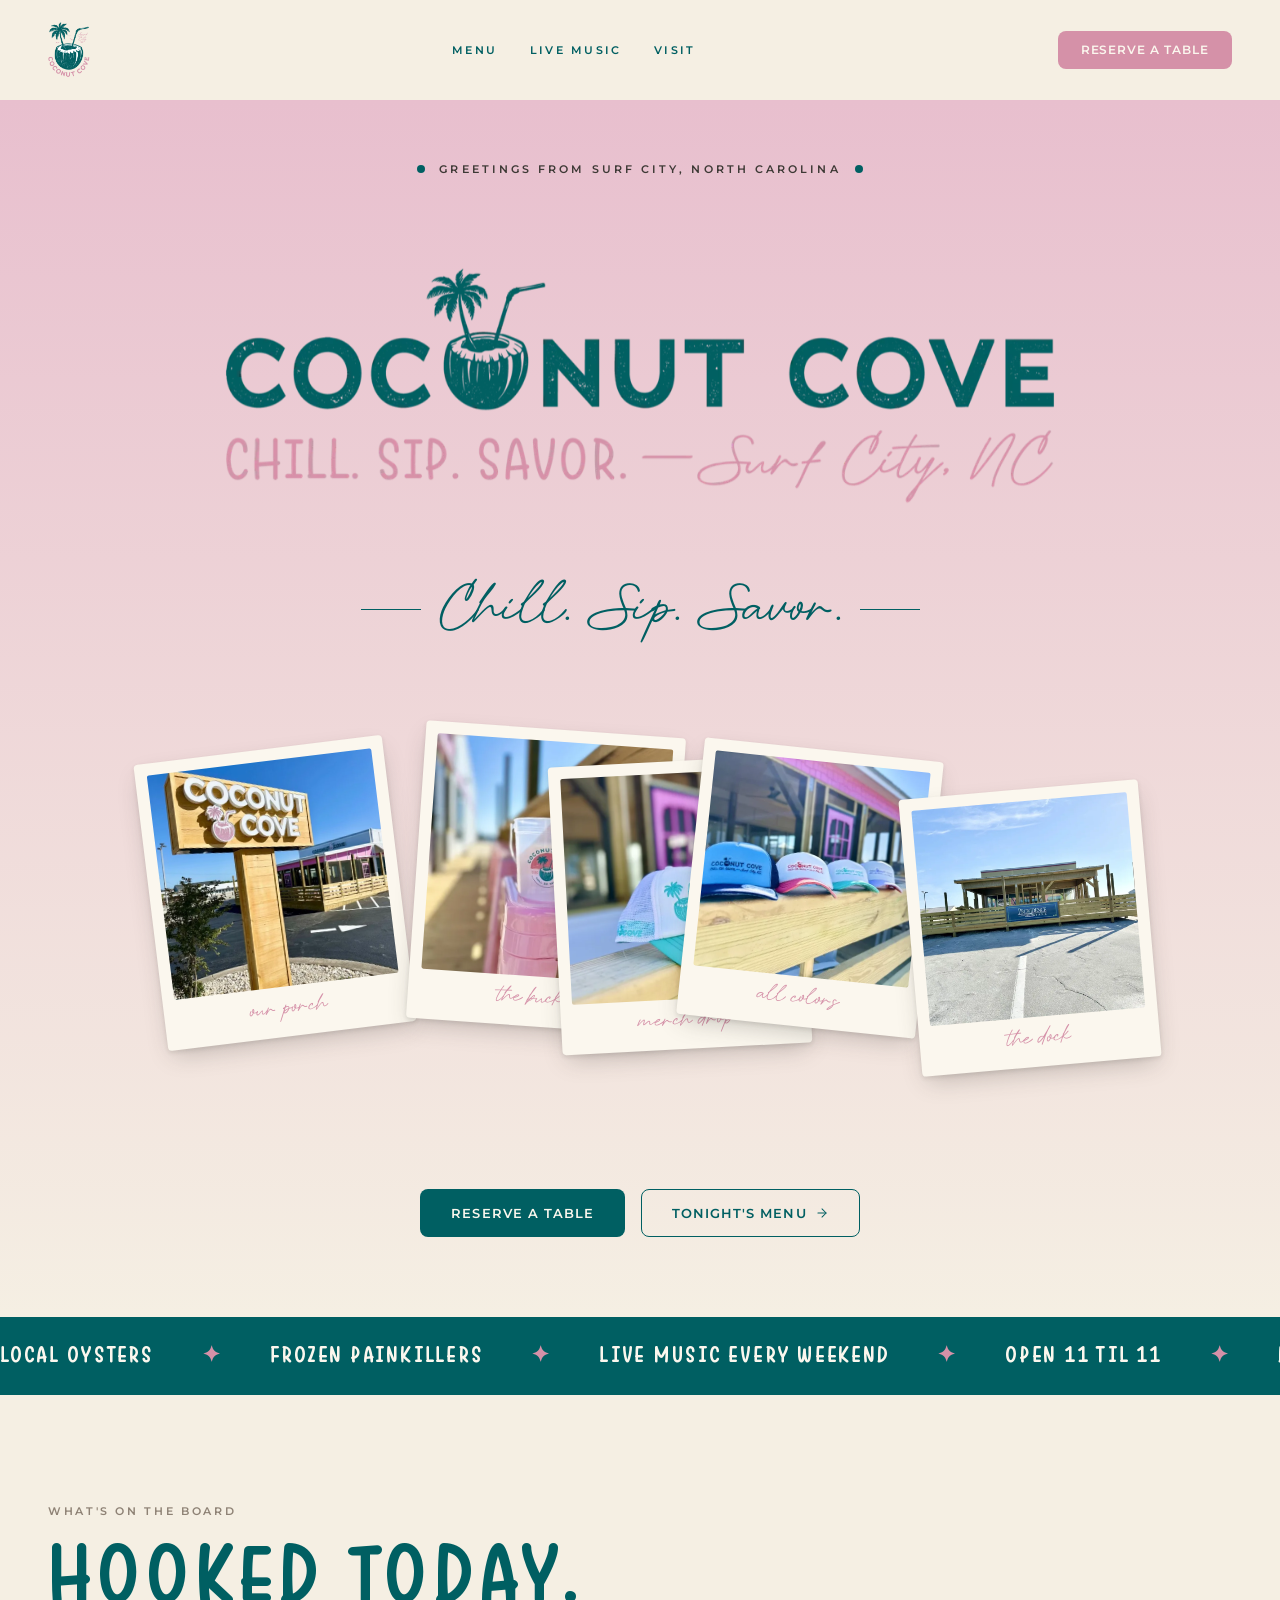
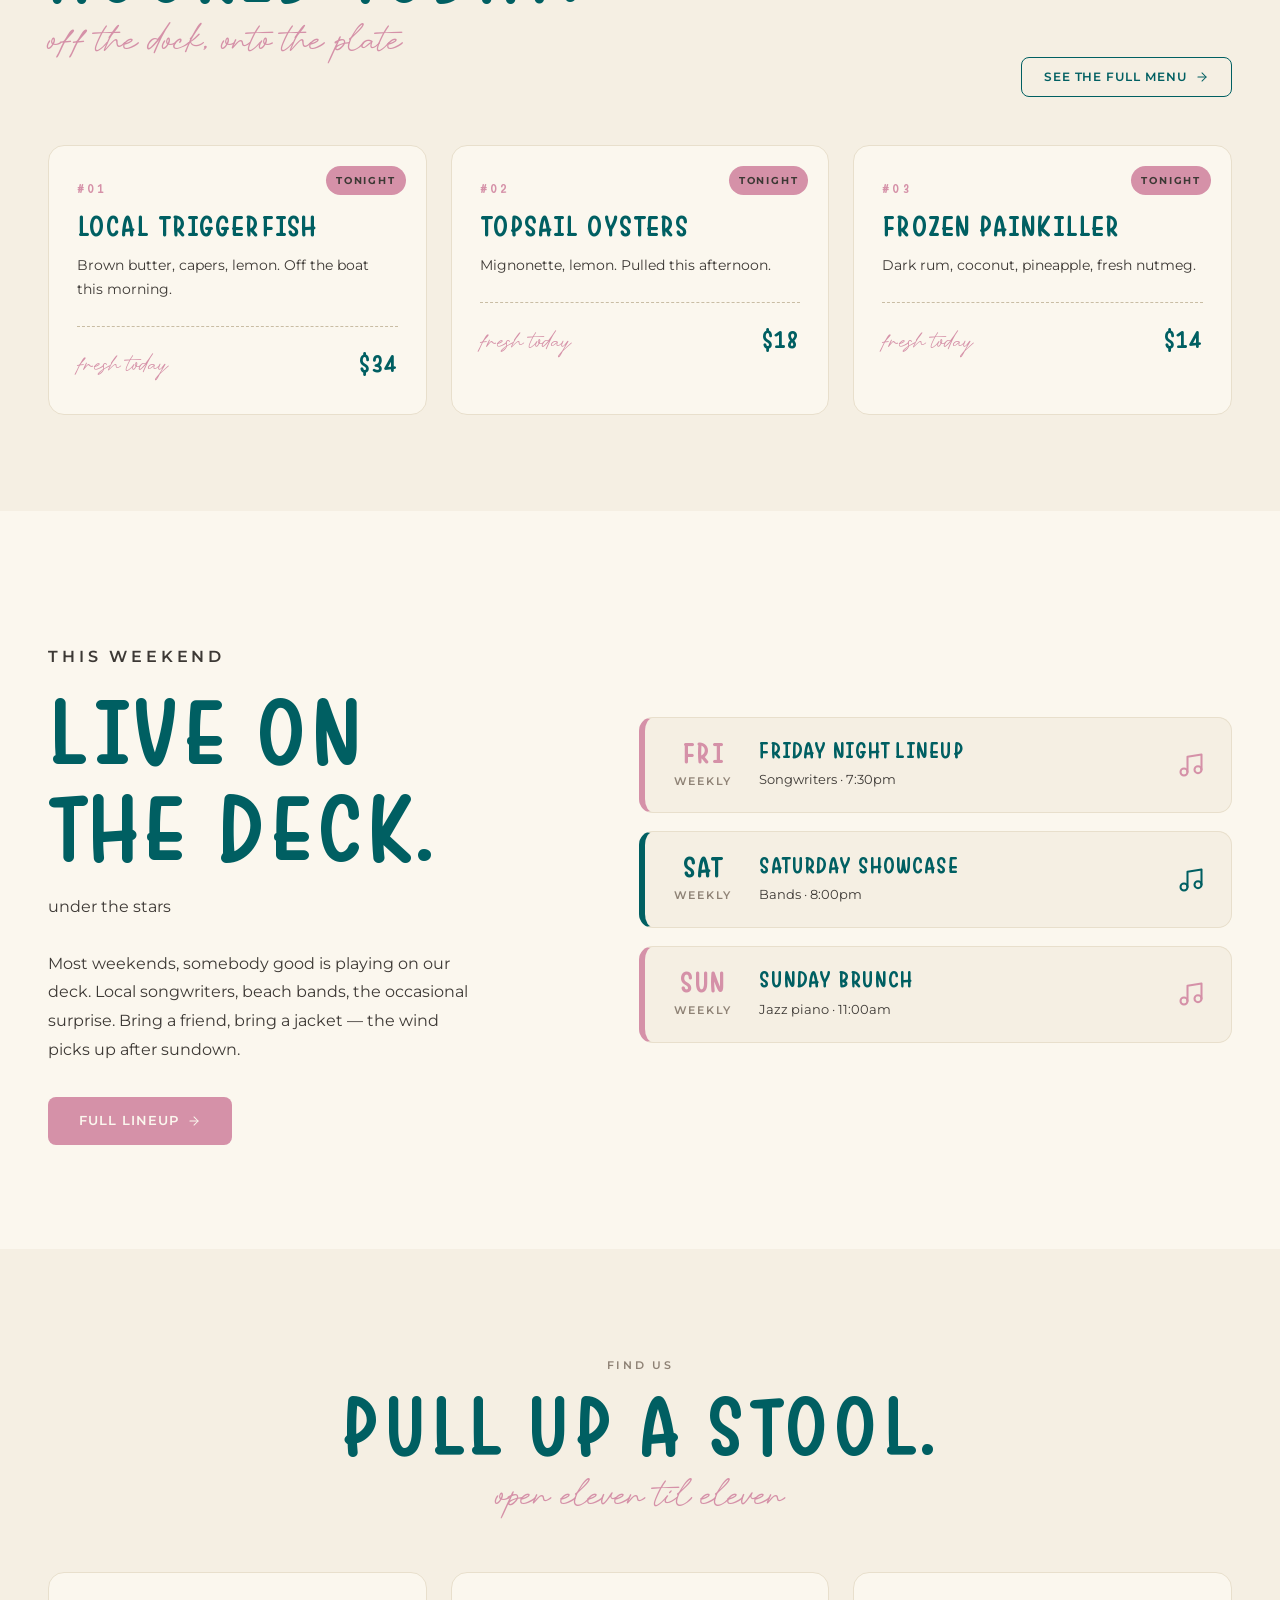
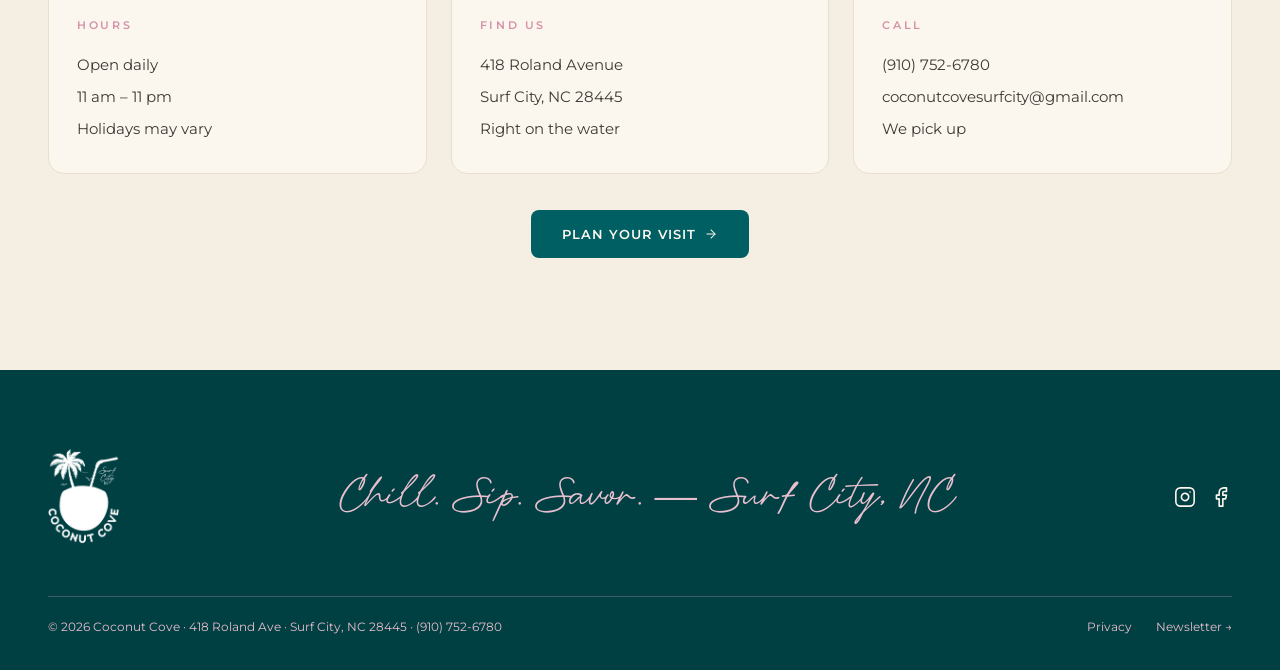
==== index.html @ 0bf5371f "Performance: WebP images, async fonts, lazy loading, mobile fixes Address everything PageSpeed Insig" ====
<!doctype html>
<html lang="en">
<head>
<meta charset="utf-8">
<meta name="viewport" content="width=device-width, initial-scale=1">
<meta name="theme-color" content="#005F62">

<title>Coconut Cove | Seafood Restaurant & Live Music — Surf City, NC</title>
<meta name="description" content="Coconut Cove is a waterfront seafood restaurant and bar in Surf City, NC. Fresh local catch, coastal cocktails, dock seating, and live music every weekend. Open 11am–11pm daily.">
<meta name="keywords" content="Coconut Cove, Surf City NC restaurant, waterfront restaurant Surf City, seafood Surf City NC, live music Surf City, Topsail Island restaurants, Roland Ave Surf City">
<link rel="canonical" href="https://coconutcovesurfcity.com/">

<!-- Open Graph -->
<meta property="og:type" content="restaurant">
<meta property="og:site_name" content="Coconut Cove">
<meta property="og:title" content="Coconut Cove — Seafood, Cocktails & Live Music in Surf City, NC">
<meta property="og:description" content="Waterfront seafood restaurant in Surf City, NC. Fresh local catch, frozen painkillers, dock seating, live music every weekend. Open 11am–11pm daily.">
<meta property="og:url" content="https://coconutcovesurfcity.com/">
<meta property="og:image" content="https://coconutcovesurfcity.com/assets/photos/og-coconut-cove.jpg">
<meta property="og:locale" content="en_US">

<!-- Twitter -->
<meta name="twitter:card" content="summary_large_image">
<meta name="twitter:title" content="Coconut Cove — Surf City, NC">
<meta name="twitter:description" content="Waterfront seafood + live music on Roland Ave, Surf City. Open every day, 11–11.">
<meta name="twitter:image" content="https://coconutcovesurfcity.com/assets/photos/og-coconut-cove.jpg">

<!-- Favicon -->
<link rel="icon" type="image/png" href="assets/images/favicon-192.png">
<link rel="apple-touch-icon" href="assets/images/favicon-192.png">

<!-- Performance: preload critical fonts -->
<link rel="preload" href="assets/fonts/WarungKopi-Bold.otf" as="font" type="font/otf" crossorigin>
<link rel="preload" href="assets/fonts/SundayApril.otf" as="font" type="font/otf" crossorigin>

<!-- Google Fonts (body) -->
<link rel="preconnect" href="https://fonts.googleapis.com">
<link rel="preconnect" href="https://fonts.gstatic.com" crossorigin>
<link rel="preload" as="style" href="https://fonts.googleapis.com/css2?family=Montserrat:wght@400;500;600;700&display=swap" onload="this.onload=null;this.rel='stylesheet'">
<noscript><link rel="stylesheet" href="https://fonts.googleapis.com/css2?family=Montserrat:wght@400;500;600;700&display=swap"></noscript>

<link rel="stylesheet" href="assets/css/styles.css">

<!-- Schema.org Restaurant / LocalBusiness -->
<script type="application/ld+json">
{
  "@context": "https://schema.org",
  "@type": "Restaurant",
  "@id": "https://coconutcovesurfcity.com/#restaurant",
  "name": "Coconut Cove",
  "image": [
    "https://coconutcovesurfcity.com/assets/photos/og-coconut-cove.jpg",
    "https://coconutcovesurfcity.com/assets/photos/building-wide.webp"
  ],
  "logo": "https://coconutcovesurfcity.com/assets/images/favicon-192.png",
  "url": "https://coconutcovesurfcity.com/",
  "telephone": "+1-910-752-6780",
  "email": "coconutcovesurfcity@gmail.com",
  "priceRange": "$$",
  "servesCuisine": ["Seafood", "Coastal American", "Cocktails"],
  "acceptsReservations": "False",
  "address": {
    "@type": "PostalAddress",
    "streetAddress": "418 Roland Ave",
    "addressLocality": "Surf City",
    "addressRegion": "NC",
    "postalCode": "28445",
    "addressCountry": "US"
  },
  "geo": {
    "@type": "GeoCoordinates",
    "latitude": 34.4282,
    "longitude": -77.5430
  },
  "openingHoursSpecification": [{
    "@type": "OpeningHoursSpecification",
    "dayOfWeek": ["Monday","Tuesday","Wednesday","Thursday","Friday","Saturday","Sunday"],
    "opens": "11:00",
    "closes": "23:00"
  }],
  "sameAs": [
    "https://www.instagram.com/coconutcovesurfcity",
    "https://www.facebook.com/coconutcovesurfcity"
  ],
  "hasMenu": "https://coconutcovesurfcity.com/menu.html",
  "amenityFeature": [
    { "@type": "LocationFeatureSpecification", "name": "Waterfront dining", "value": true },
    { "@type": "LocationFeatureSpecification", "name": "Dock seating",       "value": true },
    { "@type": "LocationFeatureSpecification", "name": "Live music",         "value": true }
  ]
}
</script>
<script type="application/ld+json">
{
  "@context": "https://schema.org",
  "@type": "WebSite",
  "name": "Coconut Cove",
  "url": "https://coconutcovesurfcity.com/"
}
</script>
</head>
<body>

<a href="#main" class="cc-skip-link">Skip to content</a>

<!-- ============================================================
     SITE HEADER
     ============================================================ -->
<header class="cc-header" role="banner">
  <a href="index.html" class="cc-header__logo" aria-label="Coconut Cove — Home">
    <img src="assets/images/logo-surf-city.webp" alt="Coconut Cove logo" width="118" height="56">
  </a>

  <button class="cc-nav-toggle" type="button"
          aria-expanded="false" aria-controls="primary-nav"
          aria-label="Toggle menu">
    <span class="cc-nav-toggle__icon" aria-hidden="true"></span>
  </button>

  <nav id="primary-nav" class="cc-nav" aria-label="Primary">
    <a href="menu.html">Menu</a>
    <a href="live-music.html">Live Music</a>
    <a href="visit.html">Visit</a>
    <a href="#" class="cc-nav__reserve" data-open-reserve>Reserve a table</a>
  </nav>

  <button class="cc-btn cc-btn--pink cc-btn--md cc-header__reserve" type="button" data-open-reserve>
    Reserve a table
  </button>
</header>

<main id="main">

  <!-- ============================================================
       HERO
       ============================================================ -->
  <section class="home-hero" aria-labelledby="hero-name">
    <div class="cc-eyebrow-dots home-hero__eyebrow">
      <span>Greetings from Surf City, North Carolina</span>
    </div>

    <h1 id="hero-name" class="home-hero__logo">
      <img src="assets/images/logo-horizontal.webp"
           alt="Coconut Cove — Surf City, NC"
           width="980" height="240"
           fetchpriority="high">
    </h1>

    <p class="home-hero__tagline">
      <span class="home-hero__tagline-text cc-size-56">Chill. Sip. Savor.</span>
    </p>

    <div class="collage" aria-label="Polaroid photo collage of Coconut Cove">
      <figure class="polaroid polaroid--1">
        <div class="polaroid__photo" style="background-image: url('assets/photos/sign-exterior.webp')" role="img" aria-label="Coconut Cove front porch and sign"></div>
        <figcaption class="polaroid__caption">our porch</figcaption>
      </figure>
      <figure class="polaroid polaroid--2">
        <div class="polaroid__photo" style="background-image: url('assets/photos/bucket-pink.webp')" role="img" aria-label="Pink merch bucket"></div>
        <figcaption class="polaroid__caption">the bucket</figcaption>
      </figure>
      <figure class="polaroid polaroid--3">
        <div class="polaroid__photo" style="background-image: url('assets/photos/hat-teal.webp')" role="img" aria-label="Teal Coconut Cove hat"></div>
        <figcaption class="polaroid__caption">merch drop</figcaption>
      </figure>
      <figure class="polaroid polaroid--4">
        <div class="polaroid__photo" style="background-image: url('assets/photos/hats-row.webp')" role="img" aria-label="Row of Coconut Cove hats in every color"></div>
        <figcaption class="polaroid__caption">all colors</figcaption>
      </figure>
      <figure class="polaroid polaroid--5">
        <div class="polaroid__photo" style="background-image: url('assets/photos/building-wide.webp')" role="img" aria-label="Coconut Cove building exterior and dock"></div>
        <figcaption class="polaroid__caption">the dock</figcaption>
      </figure>
    </div>

    <div class="home-hero__ctas">
      <button class="cc-btn cc-btn--primary cc-btn--lg" type="button" data-open-reserve>
        Reserve a table
      </button>
      <a href="menu.html" class="cc-btn cc-btn--ghost cc-btn--lg">
        Tonight's menu
        <svg width="14" height="14" viewBox="0 0 24 24" fill="none" stroke="currentColor" stroke-width="1.75" stroke-linecap="round" stroke-linejoin="round" aria-hidden="true"><line x1="5" y1="12" x2="19" y2="12"/><polyline points="12 5 19 12 12 19"/></svg>
      </a>
    </div>
  </section>

  <!-- ============================================================
       MARQUEE
       ============================================================ -->
  <div class="cc-marquee" aria-hidden="true">
    <div class="cc-marquee__track">
      <!-- duplicated 3× for seamless loop -->
      <span class="cc-marquee__item">Local oysters<span class="cc-marquee__star">✦</span></span>
      <span class="cc-marquee__item">Frozen painkillers<span class="cc-marquee__star">✦</span></span>
      <span class="cc-marquee__item">Live music every weekend<span class="cc-marquee__star">✦</span></span>
      <span class="cc-marquee__item">Open 11 til 11<span class="cc-marquee__star">✦</span></span>
      <span class="cc-marquee__item">Dock seating<span class="cc-marquee__star">✦</span></span>
      <span class="cc-marquee__item">Surf City, NC<span class="cc-marquee__star">✦</span></span>
      <span class="cc-marquee__item">Local oysters<span class="cc-marquee__star">✦</span></span>
      <span class="cc-marquee__item">Frozen painkillers<span class="cc-marquee__star">✦</span></span>
      <span class="cc-marquee__item">Live music every weekend<span class="cc-marquee__star">✦</span></span>
      <span class="cc-marquee__item">Open 11 til 11<span class="cc-marquee__star">✦</span></span>
      <span class="cc-marquee__item">Dock seating<span class="cc-marquee__star">✦</span></span>
      <span class="cc-marquee__item">Surf City, NC<span class="cc-marquee__star">✦</span></span>
      <span class="cc-marquee__item">Local oysters<span class="cc-marquee__star">✦</span></span>
      <span class="cc-marquee__item">Frozen painkillers<span class="cc-marquee__star">✦</span></span>
      <span class="cc-marquee__item">Live music every weekend<span class="cc-marquee__star">✦</span></span>
      <span class="cc-marquee__item">Open 11 til 11<span class="cc-marquee__star">✦</span></span>
      <span class="cc-marquee__item">Dock seating<span class="cc-marquee__star">✦</span></span>
      <span class="cc-marquee__item">Surf City, NC<span class="cc-marquee__star">✦</span></span>
    </div>
  </div>

  <!-- ============================================================
       HOOKED TODAY
       ============================================================ -->
  <section class="on-the-board" aria-labelledby="hooked-today">
    <div class="on-the-board__head">
      <div>
        <p class="cc-eyebrow">What's on the board</p>
        <h2 id="hooked-today" class="cc-heading on-the-board__heading cc-size-80">Hooked today.</h2>
        <p class="cc-script cc-size-36" style="margin-top: 8px;">off the dock, onto the plate</p>
      </div>
      <a href="menu.html" class="cc-btn cc-btn--ghost cc-btn--md">
        See the full menu
        <svg width="14" height="14" viewBox="0 0 24 24" fill="none" stroke="currentColor" stroke-width="1.75" stroke-linecap="round" stroke-linejoin="round" aria-hidden="true"><line x1="5" y1="12" x2="19" y2="12"/><polyline points="12 5 19 12 12 19"/></svg>
      </a>
    </div>

    <div class="on-the-board__grid">
      <article class="board-card">
        <span class="board-card__tag">Tonight</span>
        <p class="board-card__num">#01</p>
        <h3 class="cc-heading board-card__title cc-size-28">Local Triggerfish</h3>
        <p class="board-card__desc">Brown butter, capers, lemon. Off the boat this morning.</p>
        <div class="board-card__foot">
          <span class="cc-script cc-size-22">fresh today</span>
          <span class="board-card__price">$34</span>
        </div>
      </article>

      <article class="board-card">
        <span class="board-card__tag">Tonight</span>
        <p class="board-card__num">#02</p>
        <h3 class="cc-heading board-card__title cc-size-28">Topsail Oysters</h3>
        <p class="board-card__desc">Mignonette, lemon. Pulled this afternoon.</p>
        <div class="board-card__foot">
          <span class="cc-script cc-size-22">fresh today</span>
          <span class="board-card__price">$18</span>
        </div>
      </article>

      <article class="board-card">
        <span class="board-card__tag">Tonight</span>
        <p class="board-card__num">#03</p>
        <h3 class="cc-heading board-card__title cc-size-28">Frozen Painkiller</h3>
        <p class="board-card__desc">Dark rum, coconut, pineapple, fresh nutmeg.</p>
        <div class="board-card__foot">
          <span class="cc-script cc-size-22">fresh today</span>
          <span class="board-card__price">$14</span>
        </div>
      </article>
    </div>
  </section>

  <!-- ============================================================
       LIVE MUSIC SNIPPET
       ============================================================ -->
  <section class="live-music-snippet" aria-labelledby="live-music-h">
    <div class="live-music-snippet__inner">
      <div class="live-music-snippet__copy">
        <p class="cc-eyebrow">This weekend</p>
        <h2 id="live-music-h" class="cc-heading cc-size-92" style="color: var(--cc-teal); margin-top: 14px;">
          Live on<br>the deck.
        </h2>
        <p class="cc-script cc-size-48" style="margin-top: 14px;">under the stars</p>
        <p>Most weekends, somebody good is playing on our deck. Local songwriters, beach bands, the occasional surprise. Bring a friend, bring a jacket — the wind picks up after sundown.</p>
        <p style="margin-top: 32px;">
          <a href="live-music.html" class="cc-btn cc-btn--pink cc-btn--lg">
            Full lineup
            <svg width="14" height="14" viewBox="0 0 24 24" fill="none" stroke="currentColor" stroke-width="1.75" stroke-linecap="round" stroke-linejoin="round" aria-hidden="true"><line x1="5" y1="12" x2="19" y2="12"/><polyline points="12 5 19 12 12 19"/></svg>
          </a>
        </p>
      </div>

      <ul class="live-music-snippet__list" aria-label="Weekend music lineup">
        <li class="show-card show-card--pink">
          <div class="show-card__date">
            <div class="show-card__day">FRI</div>
            <div class="show-card__when">WEEKLY</div>
          </div>
          <div>
            <div class="show-card__band">Friday Night Lineup</div>
            <div class="show-card__style">Songwriters · 7:30pm</div>
          </div>
          <svg class="show-card__icon--pink" width="28" height="28" viewBox="0 0 24 24" fill="none" stroke="currentColor" stroke-width="1.75" stroke-linecap="round" stroke-linejoin="round" aria-hidden="true"><path d="M9 18V5l12-2v13"/><circle cx="6" cy="18" r="3"/><circle cx="18" cy="16" r="3"/></svg>
        </li>
        <li class="show-card show-card--teal">
          <div class="show-card__date">
            <div class="show-card__day">SAT</div>
            <div class="show-card__when">WEEKLY</div>
          </div>
          <div>
            <div class="show-card__band">Saturday Showcase</div>
            <div class="show-card__style">Bands · 8:00pm</div>
          </div>
          <svg class="show-card__icon--teal" width="28" height="28" viewBox="0 0 24 24" fill="none" stroke="currentColor" stroke-width="1.75" stroke-linecap="round" stroke-linejoin="round" aria-hidden="true"><path d="M9 18V5l12-2v13"/><circle cx="6" cy="18" r="3"/><circle cx="18" cy="16" r="3"/></svg>
        </li>
        <li class="show-card show-card--pink">
          <div class="show-card__date">
            <div class="show-card__day">SUN</div>
            <div class="show-card__when">WEEKLY</div>
          </div>
          <div>
            <div class="show-card__band">Sunday Brunch</div>
            <div class="show-card__style">Jazz piano · 11:00am</div>
          </div>
          <svg class="show-card__icon--pink" width="28" height="28" viewBox="0 0 24 24" fill="none" stroke="currentColor" stroke-width="1.75" stroke-linecap="round" stroke-linejoin="round" aria-hidden="true"><path d="M9 18V5l12-2v13"/><circle cx="6" cy="18" r="3"/><circle cx="18" cy="16" r="3"/></svg>
        </li>
      </ul>
    </div>
  </section>

  <!-- ============================================================
       VISIT SNIPPET
       ============================================================ -->
  <section class="visit-snippet" aria-labelledby="visit-h">
    <div class="visit-snippet__head">
      <p class="cc-eyebrow">Find us</p>
      <h2 id="visit-h" class="cc-heading visit-snippet__heading cc-size-80">Pull up a stool.</h2>
      <p class="cc-script cc-size-36" style="margin-top: 10px;">open eleven til eleven</p>
    </div>
    <div class="visit-snippet__grid">
      <div class="visit-card">
        <p class="cc-eyebrow" style="color: var(--cc-pink);">Hours</p>
        <div class="visit-card__lines">
          <div>Open daily</div>
          <div>11 am – 11 pm</div>
          <div>Holidays may vary</div>
        </div>
      </div>
      <div class="visit-card">
        <p class="cc-eyebrow" style="color: var(--cc-pink);">Find us</p>
        <address class="visit-card__lines" style="font-style: normal;">
          <div>418 Roland Avenue</div>
          <div>Surf City, NC 28445</div>
          <div>Right on the water</div>
        </address>
      </div>
      <div class="visit-card">
        <p class="cc-eyebrow" style="color: var(--cc-pink);">Call</p>
        <div class="visit-card__lines">
          <div><a href="tel:+19107526780" style="text-decoration: none;">(910) 752-6780</a></div>
          <div><a href="mailto:coconutcovesurfcity@gmail.com" style="text-decoration: none;">coconutcovesurfcity@gmail.com</a></div>
          <div>We pick up</div>
        </div>
      </div>
    </div>
    <p class="visit-snippet__cta">
      <a href="visit.html" class="cc-btn cc-btn--primary cc-btn--lg">
        Plan your visit
        <svg width="14" height="14" viewBox="0 0 24 24" fill="none" stroke="currentColor" stroke-width="1.75" stroke-linecap="round" stroke-linejoin="round" aria-hidden="true"><line x1="5" y1="12" x2="19" y2="12"/><polyline points="12 5 19 12 12 19"/></svg>
      </a>
    </p>
  </section>
</main>

<!-- ============================================================
     FOOTER
     ============================================================ -->
<footer class="cc-footer" role="contentinfo">
  <div class="cc-footer__top">
    <img src="assets/images/logo-surf-city.webp" alt="" class="cc-footer__logo" width="160" height="96" loading="lazy">
    <p class="cc-footer__tag">Chill. Sip. Savor. — Surf City, NC</p>
    <div class="cc-footer__social">
      <a href="https://www.instagram.com/coconutcovesurfcity" aria-label="Coconut Cove on Instagram" rel="noopener" target="_blank">
        <svg width="22" height="22" viewBox="0 0 24 24" fill="none" stroke="currentColor" stroke-width="1.75" stroke-linecap="round" stroke-linejoin="round" aria-hidden="true"><rect x="2" y="2" width="20" height="20" rx="5"/><path d="M16 11.37A4 4 0 1 1 12.63 8 4 4 0 0 1 16 11.37z"/><line x1="17.5" y1="6.5" x2="17.51" y2="6.5"/></svg>
      </a>
      <a href="https://www.facebook.com/coconutcovesurfcity" aria-label="Coconut Cove on Facebook" rel="noopener" target="_blank">
        <svg width="22" height="22" viewBox="0 0 24 24" fill="none" stroke="currentColor" stroke-width="1.75" stroke-linecap="round" stroke-linejoin="round" aria-hidden="true"><path d="M18 2h-3a5 5 0 0 0-5 5v3H7v4h3v8h4v-8h3l1-4h-4V7a1 1 0 0 1 1-1h3z"/></svg>
      </a>
    </div>
  </div>
  <div class="cc-footer__bottom">
    <div>© 2026 Coconut Cove · 418 Roland Ave · Surf City, NC 28445 · <a href="tel:+19107526780">(910) 752-6780</a></div>
    <div class="cc-footer__links">
      <a href="#">Privacy</a>
      <a href="#">Newsletter →</a>
    </div>
  </div>
</footer>

<!-- ============================================================
     RESERVE MODAL
     ============================================================ -->
<div id="reserve-modal" class="cc-modal" role="dialog" aria-modal="true" aria-hidden="true"
     aria-labelledby="reserve-modal-title">
  <div class="cc-modal__panel" role="document">
    <img src="assets/images/coconut-drink-pink.webp" alt="" class="cc-modal__bg-drink" aria-hidden="true" width="500" height="595" loading="lazy">
    <button type="button" class="cc-modal__close" aria-label="Close reservation dialog" data-close-reserve>
      <svg width="14" height="14" viewBox="0 0 24 24" fill="none" stroke="currentColor" stroke-width="2" stroke-linecap="round" aria-hidden="true">
        <line x1="18" y1="6" x2="6" y2="18"/><line x1="6" y1="6" x2="18" y2="18"/>
      </svg>
    </button>
    <div style="position: relative;">
      <img src="assets/images/coconut-drink-teal.webp" alt="" class="cc-modal__drink-icon" aria-hidden="true" width="500" height="596" loading="lazy">
      <span class="cc-modal__chip">Reservations</span>
      <h2 id="reserve-modal-title" class="cc-heading cc-modal__heading">Coming<br>soon.</h2>
      <p class="cc-script cc-modal__tagline">save us a seat for now</p>
      <p class="cc-modal__text">We're getting online reservations wired up. In the meantime, give us a call — we'll take great care of you.</p>
      <div class="cc-modal__actions">
        <a href="tel:+19107526780" class="cc-modal__call">
          <svg width="16" height="16" viewBox="0 0 24 24" fill="none" stroke="currentColor" stroke-width="1.75" stroke-linecap="round" stroke-linejoin="round" aria-hidden="true"><path d="M22 16.92V20a2 2 0 0 1-2.18 2A19.86 19.86 0 0 1 2 4.18 2 2 0 0 1 4 2h3.09a2 2 0 0 1 2 1.72 12.84 12.84 0 0 0 .7 2.81 2 2 0 0 1-.45 2.11L8 10a16 16 0 0 0 6 6l1.36-1.36a2 2 0 0 1 2.11-.45 12.84 12.84 0 0 0 2.81.7A2 2 0 0 1 22 16.92z"/></svg>
          Call 910-752-6780
        </a>
        <button type="button" class="cc-modal__got-it" data-close-reserve>Got it</button>
      </div>
    </div>
  </div>
</div>

<script src="assets/js/site.js" defer></script>
</body>
</html>
---- assets/css/styles.css ----
/* ============================================================
   COCONUT COVE — Surf City, NC
   Stylesheet — all pages
   ============================================================ */

/* ---------- Fonts ---------- */
@font-face {
  font-family: "Warung Kopi";
  src: url("../fonts/WarungKopi.otf") format("opentype");
  font-weight: 400;
  font-style: normal;
  font-display: swap;
}
@font-face {
  font-family: "Warung Kopi";
  src: url("../fonts/WarungKopi-Bold.otf") format("opentype");
  font-weight: 700;
  font-style: normal;
  font-display: swap;
}
@font-face {
  font-family: "Sunday April";
  src: url("../fonts/SundayApril.otf") format("opentype");
  font-weight: 400;
  font-style: normal;
  font-display: swap;
}

/* ---------- Design tokens ---------- */
:root {
  --cc-teal:          #005F62;
  --cc-pink:          #D591A8;
  --cc-gray:          #3D3935;
  --cc-teal-deep:     #003F42;
  --cc-teal-soft:     #4A8A8C;
  --cc-pink-soft:     #E8BFCE;
  --cc-pink-deep:     #B96E87;
  --cc-sand:          #F5EFE3;
  --cc-shell:         #FBF7EE;
  --cc-bone:          #E8DFCC;
  --cc-rope:          #8E8275;
  --cc-border-strong: #C9BDA4;

  --cc-font-logo:   "Warung Kopi", "Anton", "Bebas Neue", Impact, sans-serif;
  --cc-font-script: "Sunday April", "Dancing Script", "Pinyon Script", cursive;
  --cc-font-body:   "Montserrat", -apple-system, BlinkMacSystemFont, "Helvetica Neue", Arial, sans-serif;

  --cc-ease:           cubic-bezier(0.22, 1, 0.36, 1);
  --cc-duration-fast:  140ms;
  --cc-duration:       240ms;
  --cc-duration-slow:  420ms;

  --cc-page-max:       1280px;
  --cc-page-pad:       48px;
}

/* ---------- Reset & base ---------- */
*, *::before, *::after { box-sizing: border-box; }
html, body { margin: 0; padding: 0; }
html { scroll-behavior: smooth; }
body {
  background: var(--cc-sand);
  color: var(--cc-gray);
  font-family: var(--cc-font-body);
  font-size: 16px;
  line-height: 1.7;
  -webkit-font-smoothing: antialiased;
  -moz-osx-font-smoothing: grayscale;
  text-rendering: optimizeLegibility;
}
::selection { background: var(--cc-pink); color: var(--cc-gray); }
a { color: inherit; }
img { max-width: 100%; height: auto; display: block; }
button { font-family: inherit; cursor: pointer; }
button:focus-visible, a:focus-visible, input:focus-visible, textarea:focus-visible, select:focus-visible {
  outline: 2px solid var(--cc-teal);
  outline-offset: 3px;
}
.cc-skip-link {
  position: absolute; left: -9999px; top: 0;
  background: var(--cc-teal); color: var(--cc-shell);
  padding: 12px 18px;
  font-weight: 600; letter-spacing: 0.16em; text-transform: uppercase;
  text-decoration: none; font-size: 12px;
  z-index: 10000;
}
.cc-skip-link:focus { left: 16px; top: 16px; }
.cc-sr-only {
  position: absolute; width: 1px; height: 1px; padding: 0;
  margin: -1px; overflow: hidden; clip: rect(0,0,0,0);
  white-space: nowrap; border: 0;
}

/* ---------- Typography presets ---------- */
.cc-display {
  font-family: var(--cc-font-logo); font-weight: 700;
  text-transform: uppercase; letter-spacing: 0.04em;
  line-height: 1; color: var(--cc-teal);
  margin: 0;
}
.cc-heading {
  font-family: var(--cc-font-logo); font-weight: 700;
  text-transform: uppercase; letter-spacing: 0.04em;
  line-height: 1.05; color: var(--cc-gray);
  margin: 0;
}
.cc-script {
  font-family: var(--cc-font-script); font-weight: 400;
  color: var(--cc-pink); line-height: 1;
}
.cc-eyebrow {
  font-family: var(--cc-font-body); font-weight: 600;
  font-size: 11px; letter-spacing: 0.24em;
  text-transform: uppercase; color: var(--cc-rope);
}

/* Reusable size classes — keyed off the JSX size attributes.
   Each `clamp(min, vw, max)` lets the type shrink gracefully on phones. */
.cc-size-160 { font-size: clamp(52px, 12vw, 160px); line-height: 0.95; }
.cc-size-168 { font-size: clamp(56px, 12vw, 168px); line-height: 0.95; }
.cc-size-92  { font-size: clamp(38px, 8vw, 92px); }
.cc-size-88  { font-size: clamp(36px, 7vw, 88px); }
.cc-size-80  { font-size: clamp(32px, 6.5vw, 80px); }
.cc-size-72  { font-size: clamp(30px, 6vw, 72px); }
.cc-size-64  { font-size: clamp(28px, 5vw, 64px); }
.cc-size-56  { font-size: clamp(24px, 4.5vw, 56px); }
.cc-size-48  { font-size: clamp(22px, 4vw, 48px); }
.cc-size-42  { font-size: clamp(22px, 3.6vw, 42px); }
.cc-size-36  { font-size: clamp(20px, 3vw, 36px); }
.cc-size-32  { font-size: clamp(20px, 2.6vw, 32px); }
.cc-size-28  { font-size: clamp(18px, 2.4vw, 28px); }
.cc-size-22  { font-size: 22px; }

/* ---------- Layout ---------- */
.cc-container {
  width: 100%;
  max-width: var(--cc-page-max);
  margin: 0 auto;
  padding: 0 var(--cc-page-pad);
}
@media (max-width: 768px) {
  :root { --cc-page-pad: 24px; }
}
@media (max-width: 480px) {
  :root { --cc-page-pad: 18px; }
}

/* ---------- Buttons ---------- */
.cc-btn {
  display: inline-flex; align-items: center; gap: 8px;
  border: 1px solid transparent; cursor: pointer;
  font-family: var(--cc-font-body); font-weight: 600;
  letter-spacing: 0.08em; text-transform: uppercase;
  text-decoration: none; border-radius: 8px;
  transition: background var(--cc-duration) var(--cc-ease),
              color var(--cc-duration),
              transform var(--cc-duration-fast),
              border-color var(--cc-duration);
  padding: 12px 22px; font-size: 12px; line-height: 1;
}
.cc-btn--sm { padding: 8px 14px; font-size: 11px; }
.cc-btn--md { padding: 12px 22px; font-size: 12px; }
.cc-btn--lg { padding: 16px 30px; font-size: 13px; }
.cc-btn--xl { padding: 20px 38px; font-size: 14px; }

.cc-btn--primary  { background: var(--cc-teal);  color: var(--cc-shell); }
.cc-btn--primary:hover { background: var(--cc-teal-soft); }
.cc-btn--pink     { background: var(--cc-pink);  color: var(--cc-shell); }
.cc-btn--pink:hover { background: var(--cc-pink-deep); }
.cc-btn--ghost    { background: transparent; color: var(--cc-teal); border-color: var(--cc-teal); }
.cc-btn--ghost:hover { background: var(--cc-teal); color: var(--cc-shell); }
.cc-btn--ghost-light { background: transparent; color: var(--cc-shell); border-color: rgba(251,247,238,0.5); }
.cc-btn--ghost-light:hover { background: var(--cc-shell); color: var(--cc-teal-deep); }

.cc-btn svg { display: block; }

/* ---------- Eyebrow with dots ---------- */
.cc-eyebrow-dots {
  display: flex; align-items: center; justify-content: center;
  gap: 14px; color: var(--cc-gray);
}
.cc-eyebrow-dots::before, .cc-eyebrow-dots::after {
  content: ""; width: 8px; height: 8px; border-radius: 4px; background: var(--cc-teal);
}
.cc-eyebrow-dots > span {
  font-family: var(--cc-font-body); font-size: 11px; font-weight: 600;
  letter-spacing: 0.28em; text-transform: uppercase;
}

/* ---------- Section dividers ---------- */
.cc-script-flourish {
  display: flex; align-items: center; justify-content: center;
  gap: 18px; margin: 0;
}
.cc-script-flourish::before,
.cc-script-flourish::after {
  content: ""; flex: 0 1 120px; height: 1px; background: var(--cc-bone);
}
.cc-script-flourish--pink::before,
.cc-script-flourish--pink::after {
  background: var(--cc-pink);
}
.cc-script-flourish--teal::before,
.cc-script-flourish--teal::after {
  background: var(--cc-teal);
  flex: 0 1 60px;
}

/* ============================================================
   SITE NAV
   ============================================================ */
.cc-header {
  background: var(--cc-sand);
  padding: 22px var(--cc-page-pad);
  display: flex; align-items: center; justify-content: space-between;
  gap: 16px;
  position: relative; z-index: 50;
}
.cc-header__logo { display: flex; align-items: center; flex-shrink: 0; }
.cc-header__logo img { height: 56px; width: auto; }
.cc-nav {
  display: flex; gap: 32px;
}
.cc-nav a {
  color: var(--cc-teal); text-decoration: none;
  font-family: var(--cc-font-body); font-weight: 600;
  font-size: 11px; letter-spacing: 0.22em; text-transform: uppercase;
  transition: color var(--cc-duration);
}
.cc-nav a:hover, .cc-nav a[aria-current="page"] { color: var(--cc-pink-deep); }

.cc-nav-toggle {
  display: none;
  width: 44px; height: 44px; border-radius: 8px;
  background: transparent; border: 1px solid var(--cc-teal);
  color: var(--cc-teal);
  align-items: center; justify-content: center;
}
.cc-nav-toggle__icon { width: 22px; height: 2px; background: currentColor; position: relative; }
.cc-nav-toggle__icon::before,
.cc-nav-toggle__icon::after {
  content: ""; position: absolute; left: 0; width: 22px; height: 2px; background: currentColor;
  transition: transform var(--cc-duration) var(--cc-ease), top var(--cc-duration);
}
.cc-nav-toggle__icon::before { top: -7px; }
.cc-nav-toggle__icon::after  { top:  7px; }
.cc-nav-toggle[aria-expanded="true"] .cc-nav-toggle__icon { background: transparent; }
.cc-nav-toggle[aria-expanded="true"] .cc-nav-toggle__icon::before { top: 0; transform: rotate(45deg); }
.cc-nav-toggle[aria-expanded="true"] .cc-nav-toggle__icon::after  { top: 0; transform: rotate(-45deg); }

@media (max-width: 900px) {
  .cc-header { padding: 16px var(--cc-page-pad); }
  .cc-header__logo img { height: 44px; }
  .cc-nav-toggle { display: inline-flex; }
  .cc-nav {
    position: absolute; top: 100%; left: 0; right: 0;
    background: var(--cc-sand);
    flex-direction: column; gap: 0; padding: 8px 0 16px;
    box-shadow: 0 8px 20px -10px rgba(61,57,53,0.25);
    display: none;
  }
  .cc-nav.is-open { display: flex; }
  .cc-nav a {
    padding: 14px var(--cc-page-pad);
    border-bottom: 1px solid var(--cc-bone);
  }
  .cc-header__reserve { display: none; }
  .cc-nav .cc-nav__reserve { display: inline-block; padding: 18px var(--cc-page-pad); color: var(--cc-pink-deep); }
}
@media (min-width: 901px) { .cc-nav__reserve { display: none; } }

/* ============================================================
   RESERVE MODAL
   ============================================================ */
.cc-modal {
  position: fixed; inset: 0; z-index: 1000;
  background: rgba(0,63,66,0.55);
  backdrop-filter: blur(6px);
  -webkit-backdrop-filter: blur(6px);
  display: none;
  align-items: center; justify-content: center;
  padding: 24px;
  animation: ccModalFade 200ms ease-out;
}
.cc-modal[aria-hidden="false"] { display: flex; }
@keyframes ccModalFade { from { opacity: 0 } to { opacity: 1 } }
@keyframes ccModalRise { from { opacity: 0; transform: translateY(12px) } to { opacity: 1; transform: translateY(0) } }
.cc-modal__panel {
  position: relative;
  background: var(--cc-shell);
  border-radius: 20px;
  padding: 56px 48px 44px;
  max-width: 460px; width: 100%;
  text-align: center;
  box-shadow: 0 30px 80px -20px rgba(61,57,53,0.45);
  animation: ccModalRise 320ms cubic-bezier(0.22, 1, 0.36, 1);
  overflow: hidden;
}
.cc-modal__bg-drink {
  position: absolute; right: -40px; top: -40px;
  height: 220px; opacity: 0.15; pointer-events: none;
}
.cc-modal__close {
  position: absolute; top: 16px; right: 16px;
  width: 36px; height: 36px; border-radius: 999px;
  background: transparent; border: 1px solid var(--cc-bone);
  color: var(--cc-gray);
  display: flex; align-items: center; justify-content: center;
}
.cc-modal__close:hover { background: var(--cc-bone); }
.cc-modal__drink-icon { height: 80px; opacity: 0.85; margin: 0 auto 18px; }
.cc-modal__chip {
  display: inline-block; padding: 6px 14px; border-radius: 999px;
  background: var(--cc-pink); color: var(--cc-gray);
  font-family: var(--cc-font-body); font-weight: 700; font-size: 10px;
  letter-spacing: 0.28em; text-transform: uppercase;
}
.cc-modal__heading {
  font-size: 72px; line-height: 0.95; color: var(--cc-teal);
  margin-top: 18px;
}
.cc-modal__tagline { font-size: 32px; margin-top: 10px; }
.cc-modal__text {
  font-family: var(--cc-font-body); font-size: 14px; line-height: 1.7;
  color: var(--cc-gray); margin: 16px auto 0; max-width: 340px;
}
.cc-modal__actions { margin-top: 26px; display: flex; flex-direction: column; gap: 10px; }
.cc-modal__call {
  display: inline-flex; align-items: center; justify-content: center; gap: 10px;
  padding: 14px 22px; border-radius: 10px;
  background: var(--cc-teal); color: var(--cc-shell);
  text-decoration: none;
  font-family: var(--cc-font-body); font-weight: 600; font-size: 13px;
  letter-spacing: 0.12em; text-transform: uppercase;
}
.cc-modal__call:hover { background: var(--cc-teal-soft); }
.cc-modal__got-it {
  padding: 12px 22px; border-radius: 10px;
  background: transparent; color: var(--cc-teal);
  border: 1px solid rgba(0,95,98,0.3);
  font-family: var(--cc-font-body); font-weight: 600; font-size: 12px;
  letter-spacing: 0.18em; text-transform: uppercase;
}

/* ============================================================
   MARQUEE
   ============================================================ */
.cc-marquee {
  background: var(--cc-teal); color: var(--cc-shell);
  padding: 20px 0; overflow: hidden; position: relative;
}
.cc-marquee__track {
  display: flex; gap: 48px; white-space: nowrap;
  font-family: var(--cc-font-logo); font-weight: 700;
  font-size: 22px; letter-spacing: 0.08em; text-transform: uppercase;
  animation: ccMarquee 32s linear infinite;
  width: max-content;
}
.cc-marquee__item { display: inline-flex; align-items: center; gap: 48px; }
.cc-marquee__star { color: var(--cc-pink); }
@keyframes ccMarquee {
  from { transform: translateX(0) }
  to   { transform: translateX(-33.333%) }
}
@media (prefers-reduced-motion: reduce) {
  .cc-marquee__track { animation: none; }
}

/* ============================================================
   FOOTER
   ============================================================ */
.cc-footer {
  background: var(--cc-teal-deep); color: var(--cc-shell);
  padding: 64px var(--cc-page-pad) 32px;
}
.cc-footer__top {
  display: grid; grid-template-columns: auto 1fr auto; gap: 40px;
  align-items: center; margin-bottom: 36px;
  max-width: var(--cc-page-max); margin-left: auto; margin-right: auto;
}
.cc-footer__logo {
  height: 96px; width: auto;
  filter: brightness(0) invert(1);
}
.cc-footer__tag {
  text-align: center;
  font-family: var(--cc-font-script); font-size: 42px;
  color: var(--cc-pink-soft); line-height: 1;
}
.cc-footer__social { display: flex; gap: 14px; }
.cc-footer__social a { color: var(--cc-shell); display: inline-flex; }
.cc-footer__social a:hover { color: var(--cc-pink-soft); }
.cc-footer__bottom {
  border-top: 1px solid rgba(232,191,206,0.25); padding-top: 20px;
  display: flex; justify-content: space-between; flex-wrap: wrap;
  font-family: var(--cc-font-body); font-size: 12px; color: var(--cc-pink-soft);
  gap: 24px;
  max-width: var(--cc-page-max); margin: 0 auto;
}
.cc-footer__bottom a { color: var(--cc-pink-soft); text-decoration: none; }
.cc-footer__bottom a:hover { color: var(--cc-shell); }
.cc-footer__links { display: flex; gap: 24px; }

@media (max-width: 800px) {
  .cc-footer__top { grid-template-columns: 1fr; text-align: center; justify-items: center; }
  .cc-footer__logo { height: 72px; }
  .cc-footer__tag { font-size: 32px; }
  .cc-footer__bottom { flex-direction: column; }
}

/* ============================================================
   HOME PAGE
   ============================================================ */

/* Hero */
.home-hero {
  background: linear-gradient(180deg, var(--cc-pink-soft) 0%, var(--cc-sand) 100%);
  padding: 60px var(--cc-page-pad) 80px;
  position: relative; overflow: hidden;
}
.home-hero__eyebrow { padding-bottom: 28px; }
.home-hero__logo {
  text-align: center; margin-bottom: 18px;
}
.home-hero__logo img { width: 100%; max-width: 980px; margin: 0 auto; }
.home-hero__tagline {
  display: flex; justify-content: center; align-items: center;
  gap: 18px; margin-bottom: 56px;
}
.home-hero__tagline::before,
.home-hero__tagline::after {
  content: ""; width: 60px; height: 1px; background: var(--cc-teal);
}
.home-hero__tagline-text { font-family: var(--cc-font-script); color: var(--cc-teal); }

/* Polaroid collage */
.collage {
  position: relative; height: 460px;
  max-width: 1100px; margin: 0 auto;
}
.polaroid {
  background: var(--cc-shell);
  padding: 12px 12px 18px;
  border-radius: 4px;
  box-shadow: 0 10px 24px -6px rgba(61,57,53,0.28),
              0 2px 4px rgba(61,57,53,0.12);
  position: absolute;
}
.polaroid__photo {
  width: 100%; aspect-ratio: 1/1;
  background-size: cover; background-position: center;
  border-radius: 2px;
}
.polaroid__caption {
  font-family: var(--cc-font-script); color: var(--cc-pink);
  font-size: 22px;
  text-align: center; margin-top: 10px; line-height: 1;
}
.polaroid--1 { left: 20px; top: 20px; width: 250px; transform: rotate(-7deg); }
.polaroid--2 { left: 26%; top: 0; width: 260px; transform: rotate(4deg); }
.polaroid--3 { left: 50%; top: 32px; width: 250px; transform: translateX(-50%) rotate(-3deg); }
.polaroid--4 { right: 20%; top: 20px; width: 240px; transform: rotate(6deg); }
.polaroid--5 { right: 0; top: 60px; width: 240px; transform: rotate(-5deg); }

@media (max-width: 1100px) {
  .collage { height: auto; display: grid; grid-template-columns: repeat(3, 1fr); gap: 16px; max-width: 700px; }
  .polaroid { position: relative; left: auto !important; right: auto !important; top: auto !important; width: 100% !important; transform: none !important; }
  .polaroid:nth-child(odd) { transform: rotate(-3deg) !important; }
  .polaroid:nth-child(even) { transform: rotate(3deg) !important; }
}
@media (max-width: 600px) {
  .collage { grid-template-columns: repeat(2, 1fr); }
  .polaroid:nth-child(5) { display: none; }
}

.home-hero__ctas {
  margin-top: 16px; display: flex; justify-content: center; gap: 16px;
  flex-wrap: wrap;
}

/* On the board */
.on-the-board {
  padding: 96px var(--cc-page-pad);
  background: var(--cc-sand);
}
.on-the-board__head {
  display: flex; justify-content: space-between; align-items: flex-end;
  margin-bottom: 48px; max-width: var(--cc-page-max);
  margin-left: auto; margin-right: auto;
  gap: 24px; flex-wrap: wrap;
}
.on-the-board__heading { color: var(--cc-teal); margin-top: 12px; }
.on-the-board__grid {
  display: grid; grid-template-columns: repeat(3, 1fr); gap: 24px;
  max-width: var(--cc-page-max); margin: 0 auto;
}
.board-card {
  background: var(--cc-shell); border-radius: 16px;
  border: 1px solid var(--cc-bone); padding: 28px;
  position: relative; overflow: hidden;
}
.board-card__tag {
  position: absolute; top: 20px; right: 20px;
  background: var(--cc-pink); color: var(--cc-gray);
  padding: 6px 10px; border-radius: 999px;
  font-family: var(--cc-font-body); font-weight: 700; font-size: 10px;
  letter-spacing: 0.18em; text-transform: uppercase;
}
.board-card__num {
  font-family: var(--cc-font-logo); font-weight: 700; font-size: 13px;
  letter-spacing: 0.24em; text-transform: uppercase; color: var(--cc-pink);
  margin-bottom: 12px; margin-top: 4px;
}
.board-card__title { color: var(--cc-teal); line-height: 1.1; }
.board-card__desc {
  font-family: var(--cc-font-body); font-size: 14px; line-height: 1.7;
  color: var(--cc-gray); margin-top: 12px;
}
.board-card__foot {
  margin-top: 24px; padding-top: 18px; border-top: 1px dashed var(--cc-border-strong);
  display: flex; justify-content: space-between; align-items: center;
}
.board-card__price {
  font-family: var(--cc-font-logo); font-weight: 700; font-size: 24px;
  letter-spacing: 0.04em; color: var(--cc-teal);
}

@media (max-width: 900px) {
  .on-the-board__grid { grid-template-columns: 1fr; }
}

/* Live music snippet */
.live-music-snippet {
  padding: 104px var(--cc-page-pad);
  background: var(--cc-shell);
  position: relative; overflow: hidden;
}
.live-music-snippet__inner {
  display: grid; grid-template-columns: 1fr 1.3fr; gap: 64px;
  align-items: center; max-width: var(--cc-page-max);
  margin: 0 auto;
}
.live-music-snippet__copy p {
  font-family: var(--cc-font-body); font-size: 16px; line-height: 1.8;
  color: var(--cc-gray); margin: 28px 0 0; max-width: 420px;
}
.show-card {
  background: var(--cc-sand); border: 1px solid var(--cc-bone);
  border-radius: 14px; padding: 22px 26px;
  display: grid; grid-template-columns: auto 1fr auto; gap: 24px;
  align-items: center;
}
.show-card--pink { border-left: 6px solid var(--cc-pink); }
.show-card--teal { border-left: 6px solid var(--cc-teal); }
.show-card__date { text-align: center; min-width: 64px; }
.show-card__day {
  font-family: var(--cc-font-logo); font-weight: 700; font-size: 28px;
  letter-spacing: 0.04em; line-height: 1;
}
.show-card--pink .show-card__day { color: var(--cc-pink); }
.show-card--teal .show-card__day { color: var(--cc-teal); }
.show-card__when {
  font-family: var(--cc-font-body); font-size: 11px; font-weight: 600;
  letter-spacing: 0.16em; color: var(--cc-rope); margin-top: 4px;
}
.show-card__band {
  font-family: var(--cc-font-logo); font-weight: 700; font-size: 22px;
  letter-spacing: 0.04em; text-transform: uppercase; color: var(--cc-teal);
  line-height: 1.1;
}
.show-card__style {
  font-family: var(--cc-font-body); font-size: 13px;
  color: var(--cc-gray); margin-top: 4px;
}
.show-card__icon--pink { color: var(--cc-pink); }
.show-card__icon--teal { color: var(--cc-teal); }
.live-music-snippet__list { display: grid; gap: 18px; }

@media (max-width: 900px) {
  .live-music-snippet__inner { grid-template-columns: 1fr; gap: 40px; }
}

/* Visit snippet */
.visit-snippet { padding: 96px var(--cc-page-pad); background: var(--cc-sand); }
.visit-snippet__head { text-align: center; margin-bottom: 56px; }
.visit-snippet__heading { color: var(--cc-teal); margin-top: 12px; }
.visit-snippet__grid {
  display: grid; grid-template-columns: repeat(3, 1fr); gap: 24px;
  max-width: var(--cc-page-max); margin: 0 auto;
}
.visit-card {
  background: var(--cc-shell); border: 1px solid var(--cc-bone);
  border-radius: 16px; padding: 32px 28px;
}
.visit-card__lines { margin-top: 18px; display: grid; gap: 8px; }
.visit-card__lines > * {
  font-family: var(--cc-font-body); font-size: 15px; color: var(--cc-gray);
  line-height: 1.6;
}
.visit-snippet__cta { text-align: center; margin-top: 36px; }

@media (max-width: 900px) {
  .visit-snippet__grid { grid-template-columns: 1fr; }
}

/* ============================================================
   MENU PAGE
   ============================================================ */
.menu-hero {
  background: linear-gradient(180deg, var(--cc-pink-soft) 0%, var(--cc-sand) 100%);
  padding: 64px var(--cc-page-pad) 56px;
  position: relative; overflow: hidden;
  text-align: center;
}
.menu-hero__eyebrow { margin-bottom: 24px; }
.menu-hero__heading { color: var(--cc-teal); line-height: 0.9; margin: 0; }
.menu-hero__script { margin-top: 18px; color: var(--cc-teal); }
.menu-hero__intro {
  font-family: var(--cc-font-body); font-size: 16px; line-height: 1.7;
  color: var(--cc-gray); margin: 22px auto 0; max-width: 580px;
}
.menu-toggle {
  display: inline-flex; margin-top: 36px;
  background: var(--cc-shell); border: 1px solid var(--cc-bone);
  border-radius: 999px; padding: 6px; gap: 4px;
  box-shadow: 0 4px 14px rgba(61,57,53,0.08);
}
.menu-toggle__btn {
  padding: 12px 28px; border: none; border-radius: 999px;
  font-family: var(--cc-font-body); font-weight: 600;
  font-size: 12px; letter-spacing: 0.2em; text-transform: uppercase;
  background: transparent; color: var(--cc-teal);
  transition: background var(--cc-duration), color var(--cc-duration);
}
.menu-toggle__btn[aria-pressed="true"] { background: var(--cc-teal); color: var(--cc-shell); }

.anchor-nav {
  background: var(--cc-shell);
  border-top: 1px solid var(--cc-bone);
  border-bottom: 1px solid var(--cc-bone);
  padding: 18px var(--cc-page-pad);
  display: flex; justify-content: center; gap: 28px;
  flex-wrap: wrap;
  position: sticky; top: 0; z-index: 40;
}
.anchor-nav a {
  color: var(--cc-teal); text-decoration: none;
  font-family: var(--cc-font-body); font-weight: 600;
  font-size: 12px; letter-spacing: 0.24em; text-transform: uppercase;
}
.anchor-nav__sep { color: var(--cc-pink); font-size: 14px; }

.menu-section { padding: 56px var(--cc-page-pad); background: var(--cc-sand); scroll-margin-top: 80px; }
.menu-section--first { padding-top: 80px; }
.menu-section--last  { padding-bottom: 80px; }
.menu-section__inner { max-width: 920px; margin: 0 auto; }

.section-header { text-align: center; margin-bottom: 36px; }
.section-header__line {
  display: flex; align-items: center; justify-content: center; gap: 24px;
}
.section-header__line::before,
.section-header__line::after {
  content: ""; flex: 0 1 120px; height: 1px; background: var(--cc-pink);
}
.section-header__title {
  font-family: var(--cc-font-script); color: var(--cc-pink);
  font-size: clamp(40px, 6vw, 72px); line-height: 1;
}
.section-header__sub {
  margin-top: 6px;
  font-family: var(--cc-font-body); font-size: 11px;
  letter-spacing: 0.28em; text-transform: uppercase;
  color: var(--cc-rope); font-weight: 600;
}

.menu-row {
  display: grid; grid-template-columns: 1fr auto; gap: 24px;
  align-items: baseline; padding: 16px 0;
  border-bottom: 1px dashed var(--cc-border-strong);
  position: relative;
}
.menu-row__name {
  font-family: var(--cc-font-logo); font-weight: 700; font-size: 18px;
  letter-spacing: 0.04em; text-transform: uppercase; color: var(--cc-teal);
}
.menu-row__star { color: var(--cc-pink); margin-left: 4px; }
.menu-row__addon {
  display: inline-block; margin-left: 10px;
  font-family: var(--cc-font-body); font-size: 11px; font-weight: 600;
  letter-spacing: 0.14em; text-transform: uppercase; color: var(--cc-pink);
  padding: 3px 8px; border-radius: 999px;
  background: rgba(213,145,168,0.12);
}
.menu-row__desc {
  font-family: var(--cc-font-body); font-size: 13.5px; line-height: 1.6;
  color: var(--cc-gray); margin-top: 5px;
}
.menu-row__price {
  text-align: right;
  font-family: var(--cc-font-logo); font-weight: 700; font-size: 22px;
  letter-spacing: 0.04em; color: var(--cc-teal); line-height: 1;
}
.menu-row__price-note {
  font-family: var(--cc-font-body); font-size: 10.5px; font-weight: 500;
  letter-spacing: 0.1em; text-transform: uppercase;
  color: var(--cc-rope); margin-top: 4px; white-space: nowrap;
}
.menu-row__dinner-tag {
  position: absolute; left: -88px; top: 22px;
  font-family: var(--cc-font-body); font-size: 9px; font-weight: 700;
  letter-spacing: 0.22em; text-transform: uppercase; color: var(--cc-pink);
}
.menu-row[data-dinner-only="true"] { display: none; }
[data-mode="dinner"] .menu-row[data-dinner-only="true"] { display: grid; }

@media (max-width: 1100px) {
  .menu-row__dinner-tag { position: static; display: inline-block; margin-right: 10px; }
}

.salad-addons {
  margin-top: 28px; display: flex; justify-content: center; gap: 40px;
  flex-wrap: wrap; padding: 20px 28px;
  background: var(--cc-shell); border: 1px solid var(--cc-bone); border-radius: 14px;
}
.salad-addons__label {
  font-family: var(--cc-font-body); font-weight: 600; font-size: 10px;
  letter-spacing: 0.24em; text-transform: uppercase; color: var(--cc-pink);
}
.salad-addons__value {
  font-family: var(--cc-font-logo); font-weight: 700; font-size: 16px;
  letter-spacing: 0.04em; text-transform: uppercase; color: var(--cc-teal);
  margin-top: 6px;
}
.salad-addons__sep { width: 1px; background: var(--cc-bone); }

.sides-kids {
  padding: 80px var(--cc-page-pad); background: var(--cc-shell);
  position: relative; overflow: hidden;
}
.sides-kids__inner {
  max-width: 1000px; margin: 0 auto;
  display: grid; grid-template-columns: 1fr 1px 1fr; gap: 56px;
  position: relative;
}
.sides-kids__title-row {
  display: flex; align-items: baseline; gap: 14px; margin-bottom: 28px;
}
.sides-kids__title {
  font-family: var(--cc-font-script); color: var(--cc-pink);
  font-size: clamp(36px, 5vw, 56px); line-height: 1;
}
.sides-kids__title-note {
  font-family: var(--cc-font-logo); font-weight: 700; font-size: 22px;
  letter-spacing: 0.04em; color: var(--cc-teal);
}
.sides-kids__sep { background: var(--cc-bone); }
.sides-list, .kids-list { display: grid; gap: 10px; margin: 0; padding: 0; list-style: none; }
.sides-list li, .kids-list li {
  padding: 10px 0; border-bottom: 1px dashed var(--cc-border-strong);
}
.sides-list li {
  display: flex; align-items: center; gap: 12px;
  font-family: var(--cc-font-logo); font-weight: 700; font-size: 16px;
  letter-spacing: 0.04em; text-transform: uppercase; color: var(--cc-teal);
}
.sides-list li::before { content: "✦"; color: var(--cc-pink); }
.kids-list li {
  display: flex; justify-content: space-between; align-items: baseline;
}
.kids-list .kids__name,
.kids-list .kids__price {
  font-family: var(--cc-font-logo); font-weight: 700;
  letter-spacing: 0.04em; text-transform: uppercase; color: var(--cc-teal);
}
.kids-list .kids__name { font-size: 16px; }
.kids-list .kids__price { font-size: 18px; }
.sides-kids__bg-drink {
  position: absolute; left: -60px; bottom: -60px;
  height: 280px; opacity: 0.07; pointer-events: none;
}

@media (max-width: 800px) {
  .sides-kids__inner { grid-template-columns: 1fr; gap: 32px; }
  .sides-kids__sep { display: none; }
}

.drinks {
  padding: 80px var(--cc-page-pad);
  background: var(--cc-pink); color: var(--cc-gray);
  position: relative; overflow: hidden; scroll-margin-top: 80px;
}
.drinks__inner { max-width: 920px; margin: 0 auto; position: relative; text-align: center; }
.drinks__eyebrow { color: var(--cc-gray); }
.drinks__heading { color: var(--cc-teal); margin-top: 12px; }
.drinks__sub {
  font-family: var(--cc-font-script); color: var(--cc-shell);
  margin-top: 10px;
}
.drinks__text {
  font-family: var(--cc-font-body); font-size: 13px; color: var(--cc-gray);
  margin: 14px auto 0; max-width: 440px;
}
.drinks__chips {
  margin-top: 32px;
  display: flex; justify-content: center; flex-wrap: wrap; gap: 10px;
}
.drinks__chips span {
  background: var(--cc-shell); color: var(--cc-teal);
  padding: 10px 18px; border-radius: 999px;
  font-family: var(--cc-font-logo); font-weight: 700; font-size: 14px;
  letter-spacing: 0.04em; text-transform: uppercase;
}
.drinks__cocktail-hint {
  margin-top: 32px; display: inline-flex; gap: 14px; align-items: center;
  padding: 12px 20px;
  background: rgba(0,63,66,0.08); border: 1px solid rgba(0,63,66,0.18);
  border-radius: 999px;
  font-family: var(--cc-font-body); font-size: 12px; font-weight: 600;
  letter-spacing: 0.18em; text-transform: uppercase; color: var(--cc-teal);
}
.drinks__bg-drink {
  position: absolute; right: -40px; top: -40px;
  height: 280px; opacity: 0.18; pointer-events: none;
}

.disclaimer {
  padding: 32px var(--cc-page-pad);
  background: var(--cc-sand); border-top: 1px solid var(--cc-bone);
}
.disclaimer__inner {
  max-width: 920px; margin: 0 auto;
  display: flex; gap: 14px; align-items: flex-start;
  font-family: var(--cc-font-body); font-size: 12px; line-height: 1.6;
  color: var(--cc-rope);
}
.disclaimer__star { color: var(--cc-pink); font-size: 16px; font-weight: 700; }

/* ============================================================
   LIVE MUSIC PAGE
   ============================================================ */
.lm-hero {
  background: linear-gradient(180deg, var(--cc-pink-soft) 0%, var(--cc-sand) 100%);
  padding: 60px var(--cc-page-pad) 56px;
  position: relative; overflow: hidden;
  text-align: center;
}
.lm-hero__heading { color: var(--cc-teal); line-height: 0.9; }
.lm-hero__script { color: var(--cc-teal); margin-top: 16px; }
.lm-hero__intro {
  font-family: var(--cc-font-body); font-size: 16px; line-height: 1.7;
  color: var(--cc-gray); margin: 18px auto 0; max-width: 540px;
}
.lm-month-picker {
  margin-top: 40px;
  display: flex; justify-content: center; align-items: center; gap: 24px;
}
.lm-month-picker__center { text-align: center; min-width: 320px; }
.lm-month-picker__title {
  color: var(--cc-teal); margin-top: 8px;
  font-family: var(--cc-font-logo); font-weight: 700;
  font-size: clamp(36px, 5vw, 56px); letter-spacing: 0.04em;
  text-transform: uppercase; line-height: 1;
}
.lm-month-btn {
  width: 48px; height: 48px; border-radius: 999px;
  border: 1px solid var(--cc-teal);
  background: transparent; color: var(--cc-teal);
  display: flex; align-items: center; justify-content: center;
  transition: background var(--cc-duration), color var(--cc-duration);
}
.lm-month-btn:hover { background: var(--cc-teal); color: var(--cc-shell); }

.up-next {
  padding: 72px var(--cc-page-pad) 32px;
  background: var(--cc-sand);
}
.up-next__inner { max-width: 1080px; margin: 0 auto; }
.up-next__eyebrow { margin-bottom: 24px; }
.up-next__card {
  background: var(--cc-teal); color: var(--cc-shell);
  border-radius: 20px; padding: 40px;
  display: grid; grid-template-columns: auto 1fr; gap: 40px;
  align-items: center;
  position: relative; overflow: hidden;
}
.up-next__bg-drink {
  position: absolute; right: -50px; top: -60px;
  height: 320px; opacity: 0.18; pointer-events: none;
}
.up-next__date-circle {
  width: 156px; height: 156px; border-radius: 999px;
  background: rgba(213,145,168,0.18);
  border: 1px solid rgba(232,191,206,0.4);
  display: flex; flex-direction: column; align-items: center; justify-content: center;
  color: var(--cc-shell); flex-shrink: 0; position: relative;
}
.up-next__dow {
  font-family: var(--cc-font-script); font-size: 28px; color: var(--cc-pink-soft);
  line-height: 1; margin-bottom: 4px;
}
.up-next__day-num {
  font-family: var(--cc-font-logo); font-weight: 700; font-size: 56px;
  letter-spacing: 0.02em; line-height: 1;
}
.up-next__month {
  font-family: var(--cc-font-body); font-size: 11px; font-weight: 600;
  letter-spacing: 0.22em; text-transform: uppercase;
  color: var(--cc-pink-soft); margin-top: 6px;
}
.up-next__body { position: relative; }
.up-next__eyebrow-pink { color: var(--cc-pink); }
.up-next__title { color: var(--cc-shell); margin-top: 10px; }
.up-next__genre {
  font-family: var(--cc-font-script); color: var(--cc-pink);
  font-size: 36px; margin-top: 10px;
}
.up-next__desc {
  font-family: var(--cc-font-body); font-size: 15px; line-height: 1.7;
  color: var(--cc-pink-soft); margin: 14px 0 0; max-width: 520px;
}
.up-next__empty {
  background: var(--cc-shell); border: 1px solid var(--cc-bone); border-radius: 16px;
  padding: 60px 24px; text-align: center;
}

@media (max-width: 800px) {
  .up-next__card { grid-template-columns: 1fr; gap: 24px; text-align: center; padding: 28px; }
  .up-next__date-circle { margin: 0 auto; }
}

.cal-grid {
  padding: 32px var(--cc-page-pad) 80px;
  background: var(--cc-sand);
}
.cal-grid__inner { max-width: 1080px; margin: 0 auto; }
.cal-grid__dow {
  display: grid; grid-template-columns: repeat(7, 1fr);
  padding-bottom: 14px; border-bottom: 1px solid var(--cc-border-strong);
  margin-bottom: 14px;
}
.cal-grid__dow > div {
  font-family: var(--cc-font-body); font-weight: 600; font-size: 11px;
  letter-spacing: 0.24em; text-transform: uppercase;
  color: var(--cc-rope); text-align: left; padding-left: 4px;
}
.cal-grid__cells {
  display: grid; grid-template-columns: repeat(7, 1fr);
  gap: 8px;
}
.cal-cell {
  min-height: 124px; padding: 14px 14px 12px;
  border: 1px solid var(--cc-bone); background: transparent;
  border-radius: 12px; text-align: left;
  display: flex; flex-direction: column; gap: 8px;
  font-family: inherit;
  transition: background 200ms var(--cc-ease), border-color 200ms;
  color: var(--cc-gray);
  cursor: default;
}
.cal-cell--blank { border: none; pointer-events: none; }
.cal-cell--has-event { cursor: pointer; }
.cal-cell--has-event:hover { background: var(--cc-shell); }
.cal-cell--selected { background: var(--cc-teal); color: var(--cc-shell); border-color: var(--cc-teal); }
.cal-cell__day {
  font-family: var(--cc-font-logo); font-weight: 700; font-size: 26px;
  letter-spacing: 0.04em; line-height: 1;
  color: var(--cc-border-strong);
}
.cal-cell--has-event .cal-cell__day { color: var(--cc-teal); }
.cal-cell--selected .cal-cell__day { color: var(--cc-shell); }
.cal-cell__events { display: grid; gap: 4px; margin-top: auto; }
.cal-cell__event {
  display: flex; align-items: center; gap: 6px;
  font-family: var(--cc-font-body); font-size: 11.5px; font-weight: 600;
  letter-spacing: 0.04em;
  color: var(--cc-teal);
  white-space: nowrap; overflow: hidden; text-overflow: ellipsis;
}
.cal-cell--selected .cal-cell__event { color: var(--cc-pink-soft); }
.cal-cell__dot {
  width: 6px; height: 6px; border-radius: 999px; flex-shrink: 0;
  background: var(--cc-pink);
}
.cal-cell__more {
  font-family: var(--cc-font-body); font-size: 10px; font-weight: 600;
  letter-spacing: 0.14em; text-transform: uppercase;
  color: var(--cc-rope);
}
.cal-cell--selected .cal-cell__more { color: var(--cc-pink-soft); }

@media (max-width: 700px) {
  .cal-grid__dow > div { font-size: 9px; letter-spacing: 0.18em; padding-left: 2px; }
  .cal-cell { min-height: 70px; padding: 8px 6px; gap: 4px; border-radius: 8px; }
  .cal-cell__day { font-size: 16px; }
  .cal-cell__event { font-size: 9px; }
  .cal-grid__cells { gap: 4px; }
}

.selected-day {
  padding: 0 var(--cc-page-pad) 80px;
  background: var(--cc-sand);
}
.selected-day__panel {
  max-width: 1080px; margin: 0 auto;
  background: var(--cc-shell); border: 1px solid var(--cc-bone); border-radius: 16px;
  padding: 32px;
}
.selected-day__head {
  display: flex; align-items: baseline; gap: 16px; margin-bottom: 20px;
}
.selected-day__count {
  font-family: var(--cc-font-body); font-size: 12px; color: var(--cc-rope);
}
.selected-day__event {
  display: grid; grid-template-columns: auto 1fr auto; gap: 24px;
  align-items: center; padding: 20px 0;
  border-top: 1px dashed var(--cc-border-strong);
}
.selected-day__event:first-of-type { border-top: 1px solid var(--cc-bone); }
.selected-day__time {
  font-family: var(--cc-font-logo); font-weight: 700; font-size: 22px;
  letter-spacing: 0.04em; color: var(--cc-pink); min-width: 100px;
}
.selected-day__title {
  font-family: var(--cc-font-logo); font-weight: 700; font-size: 22px;
  letter-spacing: 0.04em; text-transform: uppercase; color: var(--cc-teal); line-height: 1.1;
}
.selected-day__genre {
  font-family: var(--cc-font-body); font-size: 13px; color: var(--cc-gray);
  margin-top: 4px;
}

@media (max-width: 700px) {
  .selected-day__event { grid-template-columns: 1fr; gap: 6px; }
}

.subscribe {
  padding: 72px var(--cc-page-pad);
  background: var(--cc-pink); color: var(--cc-gray);
  position: relative; overflow: hidden;
}
.subscribe__inner {
  max-width: 1080px; margin: 0 auto; position: relative;
  display: grid; grid-template-columns: 1fr auto; gap: 40px; align-items: center;
}
.subscribe__heading { color: var(--cc-teal); margin-top: 12px; }
.subscribe__sub { color: var(--cc-shell); margin-top: 10px; font-size: 32px; }
.subscribe__btns { display: flex; flex-direction: column; gap: 10px; }
.subscribe__btn {
  display: inline-flex; align-items: center; justify-content: space-between;
  gap: 10px; padding: 14px 22px;
  text-decoration: none; border-radius: 10px;
  font-family: var(--cc-font-body); font-weight: 600; font-size: 13px;
  letter-spacing: 0.1em; text-transform: uppercase;
  min-width: 280px;
  border: 1px solid transparent;
}
.subscribe__btn--google { background: var(--cc-teal); color: var(--cc-shell); }
.subscribe__btn--apple  { background: var(--cc-shell); color: var(--cc-teal); border-color: rgba(0,95,98,0.2); }
.subscribe__btn--ics    { background: transparent; color: var(--cc-teal); border-color: rgba(0,95,98,0.4); }
.subscribe__bg-drink {
  position: absolute; left: -30px; top: -30px;
  height: 240px; opacity: 0.18; pointer-events: none;
}

@media (max-width: 800px) {
  .subscribe__inner { grid-template-columns: 1fr; }
}

.upcoming {
  padding: 96px var(--cc-page-pad);
  background: var(--cc-sand);
}
.upcoming__inner { max-width: 1080px; margin: 0 auto; }
.upcoming__head { text-align: center; margin-bottom: 48px; }
.upcoming__heading { color: var(--cc-teal); margin-top: 10px; }
.upcoming__group { margin-bottom: 48px; }
.upcoming__group-head {
  display: flex; align-items: baseline; gap: 18px;
  padding-bottom: 16px; border-bottom: 1px solid var(--cc-border-strong);
  margin-bottom: 8px;
}
.upcoming__group-head > .cc-heading { color: var(--cc-teal); font-size: 36px; }
.upcoming__group-head > span {
  font-family: var(--cc-font-body); font-size: 12px; font-weight: 600;
  letter-spacing: 0.18em; text-transform: uppercase; color: var(--cc-rope);
}
.upcoming__event {
  display: grid; grid-template-columns: 100px 1fr auto auto;
  gap: 28px; align-items: center;
  padding: 20px 0; border-bottom: 1px dashed var(--cc-border-strong);
}
.upcoming__date-num {
  font-family: var(--cc-font-logo); font-weight: 700; font-size: 32px;
  letter-spacing: 0.04em; color: var(--cc-pink); line-height: 1;
}
.upcoming__date-dow {
  font-family: var(--cc-font-body); font-size: 10px; font-weight: 600;
  letter-spacing: 0.22em; text-transform: uppercase; color: var(--cc-rope); margin-top: 6px;
}
.upcoming__title {
  font-family: var(--cc-font-logo); font-weight: 700; font-size: 24px;
  letter-spacing: 0.04em; text-transform: uppercase; color: var(--cc-teal); line-height: 1.1;
}
.upcoming__genre {
  font-family: var(--cc-font-body); font-size: 13px; color: var(--cc-gray); margin-top: 4px;
}
.upcoming__time {
  font-family: var(--cc-font-body); font-weight: 600; font-size: 12px;
  letter-spacing: 0.18em; text-transform: uppercase; color: var(--cc-teal);
  white-space: nowrap;
}
.upcoming__load-more {
  margin-top: 32px;
  display: flex; flex-direction: column; align-items: center; gap: 10px;
}
.upcoming__remaining {
  font-family: var(--cc-font-body); font-size: 11px; font-weight: 500;
  letter-spacing: 0.18em; text-transform: uppercase; color: var(--cc-rope);
}
.upcoming__empty {
  padding: 60px 24px; text-align: center;
  background: var(--cc-shell); border: 1px solid var(--cc-bone); border-radius: 16px;
}

@media (max-width: 700px) {
  .upcoming__event { grid-template-columns: auto 1fr; gap: 14px; }
  .upcoming__time, .upcoming__event .cc-btn { grid-column: 2 / -1; justify-self: start; }
}

.play-here {
  padding: 80px var(--cc-page-pad);
  background: var(--cc-shell);
  border-top: 1px solid var(--cc-bone);
  border-bottom: 1px solid var(--cc-bone);
}
.play-here__inner { max-width: 880px; margin: 0 auto; text-align: center; }
.play-here__heading { color: var(--cc-teal); margin-top: 12px; }
.play-here__text {
  font-family: var(--cc-font-body); font-size: 15px; line-height: 1.8;
  color: var(--cc-gray); margin: 18px auto 0; max-width: 520px;
}
.play-here__cta { margin-top: 24px; }

/* ============================================================
   VISIT PAGE
   ============================================================ */
.visit-hero {
  background: linear-gradient(180deg, var(--cc-pink-soft) 0%, var(--cc-sand) 100%);
  padding: 64px var(--cc-page-pad) 56px;
  position: relative; overflow: hidden; text-align: center;
}
.visit-hero__heading { color: var(--cc-teal); line-height: 0.9; }
.visit-hero__script { color: var(--cc-teal); margin-top: 16px; }
.visit-hero__intro {
  font-family: var(--cc-font-body); font-size: 16px; line-height: 1.7;
  color: var(--cc-gray); margin: 18px auto 0; max-width: 520px;
}

.map-block { padding: 80px var(--cc-page-pad) 48px; background: var(--cc-sand); }
.map-block__inner {
  max-width: 1180px; margin: 0 auto;
  display: grid; grid-template-columns: 1.6fr 1fr; gap: 32px;
  align-items: stretch;
}
.map-block__map {
  border-radius: 16px; overflow: hidden;
  border: 1px solid var(--cc-bone);
  box-shadow: 0 6px 18px -8px rgba(61,57,53,0.18);
  min-height: 520px; position: relative;
  background: var(--cc-shell);
}
.map-block__map iframe {
  border: 0; width: 100%; height: 100%; min-height: 520px; display: block;
}
.map-block__open {
  position: absolute; left: 20px; bottom: 20px;
  display: inline-flex; align-items: center; gap: 8px;
  padding: 12px 18px; border-radius: 999px;
  background: var(--cc-teal); color: var(--cc-shell);
  text-decoration: none;
  font-family: var(--cc-font-body); font-weight: 600; font-size: 12px;
  letter-spacing: 0.16em; text-transform: uppercase;
  box-shadow: 0 6px 18px -4px rgba(61,57,53,0.35);
}
.map-block__open:hover { background: var(--cc-teal-soft); }
.map-block__side {
  display: flex; flex-direction: column; gap: 16px;
}

.fact-card {
  background: var(--cc-shell); border: 1px solid var(--cc-bone); border-radius: 16px;
  padding: 24px 28px;
  display: flex; flex-direction: column; gap: 4px;
}
.fact-card__head { display: flex; align-items: center; gap: 12px; }
.fact-card__icon {
  width: 36px; height: 36px; border-radius: 999px;
  background: var(--cc-teal); color: var(--cc-shell);
  display: flex; align-items: center; justify-content: center;
  flex-shrink: 0;
}
.fact-card__eyebrow { color: var(--cc-pink); }
.fact-card__big {
  font-family: var(--cc-font-logo); font-weight: 700; font-size: 24px;
  letter-spacing: 0.04em; text-transform: uppercase; color: var(--cc-teal);
  line-height: 1.15; margin-top: 8px;
}
.fact-card__sub {
  font-family: var(--cc-font-body); font-size: 12.5px; color: var(--cc-rope);
  margin-top: 8px; line-height: 1.5;
}
.fact-card__cta {
  margin-top: 10px;
  display: inline-flex; align-items: center; gap: 6px;
  font-family: var(--cc-font-body); font-weight: 600; font-size: 11px;
  letter-spacing: 0.2em; text-transform: uppercase; color: var(--cc-pink);
  text-decoration: none;
}
.fact-card__cta:hover { color: var(--cc-pink-deep); }

@media (max-width: 900px) {
  .map-block__inner { grid-template-columns: 1fr; }
  .map-block__map { min-height: 360px; }
  .map-block__map iframe { min-height: 360px; }
}

.hours { padding: 80px var(--cc-page-pad); background: var(--cc-shell); position: relative; overflow: hidden; }
.hours__inner { max-width: 1080px; margin: 0 auto; position: relative; }
.hours__head { text-align: center; margin-bottom: 36px; }
.hours__heading { color: var(--cc-teal); margin-top: 12px; }
.hours__grid {
  display: grid; grid-template-columns: repeat(7, 1fr); gap: 12px;
}
.hours__day {
  background: var(--cc-sand); border: 1px solid var(--cc-bone); border-radius: 14px;
  padding: 20px 8px; text-align: center;
}
.hours__day-name {
  font-family: var(--cc-font-body); font-weight: 600; font-size: 10px;
  letter-spacing: 0.22em; text-transform: uppercase; color: var(--cc-rope);
}
.hours__day-times {
  font-family: var(--cc-font-logo); font-weight: 700; font-size: 18px;
  letter-spacing: 0.04em; color: var(--cc-teal); margin-top: 8px;
}
.hours__day-status {
  font-family: var(--cc-font-script); font-size: 18px; color: var(--cc-pink); margin-top: 4px;
}
.hours__note {
  margin-top: 32px; padding: 18px 24px;
  background: var(--cc-sand); border: 1px dashed var(--cc-border-strong); border-radius: 12px;
  display: flex; justify-content: center; align-items: center; gap: 14px;
  flex-wrap: wrap;
  font-family: var(--cc-font-body); font-size: 13.5px; color: var(--cc-gray);
}
.hours__bg-drink {
  position: absolute; right: -50px; top: -50px;
  height: 280px; opacity: 0.08; pointer-events: none;
}

@media (max-width: 800px) {
  .hours__grid { grid-template-columns: repeat(2, 1fr); }
}

.contact {
  padding: 96px var(--cc-page-pad);
  background: var(--cc-teal); color: var(--cc-shell);
  position: relative; overflow: hidden;
}
.contact__inner {
  max-width: 1080px; margin: 0 auto; position: relative;
  display: grid; grid-template-columns: 1fr 1.3fr; gap: 64px; align-items: start;
}
.contact__copy { color: var(--cc-shell); }
.contact__heading { color: var(--cc-shell); margin-top: 14px; }
.contact__script { margin-top: 14px; font-size: 42px; }
.contact__text {
  font-family: var(--cc-font-body); font-size: 15px; line-height: 1.8;
  color: var(--cc-pink-soft); margin: 24px 0 0; max-width: 380px;
}
.contact__quick { margin-top: 32px; display: grid; gap: 14px; }
.contact__quick-row {
  display: flex; align-items: center; gap: 14px;
  padding: 14px 18px;
  background: rgba(251,247,238,0.06);
  border: 1px solid rgba(232,191,206,0.25);
  border-radius: 12px;
  color: var(--cc-shell); text-decoration: none;
  transition: background var(--cc-duration);
}
.contact__quick-row:hover { background: rgba(251,247,238,0.12); }
.contact__quick-icon {
  width: 36px; height: 36px; border-radius: 999px;
  background: rgba(213,145,168,0.2);
  display: flex; align-items: center; justify-content: center;
  color: var(--cc-pink);
}
.contact__quick-label {
  font-family: var(--cc-font-logo); font-weight: 700; font-size: 18px;
  letter-spacing: 0.04em; text-transform: uppercase;
}
.contact__bg-drink {
  position: absolute; right: -60px; bottom: -60px;
  height: 360px; opacity: 0.18; pointer-events: none;
}

.contact-form {
  background: rgba(251,247,238,0.06);
  border: 1px solid rgba(232,191,206,0.25);
  border-radius: 16px; padding: 32px;
  display: grid; gap: 16px;
}
.contact-form__row { display: grid; grid-template-columns: 1fr 1fr; gap: 14px; }
.contact-form label { display: flex; flex-direction: column; gap: 6px; }
.contact-form label > span {
  font-family: var(--cc-font-body); font-weight: 600; font-size: 10px;
  letter-spacing: 0.24em; text-transform: uppercase; color: var(--cc-pink);
}
.contact-form input,
.contact-form select,
.contact-form textarea {
  padding: 12px 16px;
  background: rgba(0,63,66,0.4);
  border: 1px solid rgba(232,191,206,0.25);
  border-radius: 8px;
  color: var(--cc-shell);
  font-family: var(--cc-font-body); font-size: 14px;
  outline: none;
}
.contact-form input::placeholder,
.contact-form textarea::placeholder { color: rgba(232,191,206,0.5); }
.contact-form select { appearance: none; -webkit-appearance: none; }
.contact-form select option { color: var(--cc-gray); }
.contact-form textarea { resize: vertical; min-height: 120px; }
.contact-form__foot {
  display: flex; justify-content: space-between; align-items: center;
  gap: 16px; margin-top: 6px; flex-wrap: wrap;
}
.contact-form__note {
  font-family: var(--cc-font-body); font-size: 11.5px; color: var(--cc-pink-soft);
  line-height: 1.5; max-width: 320px;
}
.contact-form__note strong { color: var(--cc-shell); font-weight: 600; }

.sent-state { text-align: center; padding: 24px 12px; }
.sent-state__check {
  width: 64px; height: 64px; border-radius: 999px; margin: 0 auto;
  background: var(--cc-pink); color: var(--cc-gray);
  display: flex; align-items: center; justify-content: center;
}
.sent-state__heading { color: var(--cc-shell); margin-top: 18px; font-size: 36px; }
.sent-state__sub { margin-top: 6px; font-size: 28px; }
.sent-state__text {
  font-family: var(--cc-font-body); font-size: 14px; line-height: 1.7;
  color: var(--cc-pink-soft); margin: 14px auto 0; max-width: 360px;
}

@media (max-width: 900px) {
  .contact__inner { grid-template-columns: 1fr; gap: 40px; }
  .contact-form__row { grid-template-columns: 1fr; }
}

/* ============================================================
   MOBILE OPTIMIZATIONS
   Tighter spacing, smaller decorative elements, and stacked
   layouts for phones. Most layout rules already use clamp()
   for fluid type; this block fixes the things that don't
   reduce gracefully on their own.
   ============================================================ */
@media (max-width: 600px) {
  /* Belt-and-suspenders: stop any rotated decoration from
     causing a horizontal scrollbar at the body level. */
  html, body { overflow-x: hidden; }

  /* Hero & section padding — knock the big 80-100px vertical
     padding down to something readable on phones. */
  .home-hero  { padding: 32px var(--cc-page-pad) 48px; }
  .menu-hero  { padding: 40px var(--cc-page-pad) 40px; }
  .lm-hero    { padding: 40px var(--cc-page-pad) 40px; }
  .visit-hero { padding: 40px var(--cc-page-pad) 40px; }

  .on-the-board, .live-music-snippet, .visit-snippet,
  .sides-kids, .drinks, .map-block, .hours, .contact,
  .up-next, .cal-grid, .upcoming, .play-here, .subscribe {
    padding-top: 56px; padding-bottom: 56px;
  }
  .menu-section { padding-top: 40px; padding-bottom: 40px; }
  .menu-section--first { padding-top: 56px; }
  .menu-section--last  { padding-bottom: 56px; }

  /* ---------- Eyebrow with dots ---------- */
  /* Hide the side dots on mobile — the eyebrow text wraps and
     the dots get pushed to the screen edges, which reads as
     "fully justified" rather than "centered with accents". */
  .cc-eyebrow-dots::before,
  .cc-eyebrow-dots::after { display: none; }
  .cc-eyebrow-dots > span { letter-spacing: 0.18em; }

  /* ---------- Hero tagline ---------- */
  /* "Chill. Sip. Savor." with side lines wraps to 2 lines and
     looks broken. Hide the side lines on mobile. */
  .home-hero__tagline { margin-bottom: 40px; gap: 0; }
  .home-hero__tagline::before,
  .home-hero__tagline::after { display: none; }

  /* ---------- Polaroid collage ---------- */
  /* The rotated polaroids were extending past the viewport on
     phones — even small rotations push the bounding box outside
     the grid cell. Drop rotation to zero on mobile, tighten the
     gap, and clip any straggler at the collage edge. */
  .collage {
    gap: 12px;
    max-width: 100%;
    overflow-x: clip;
    padding: 0 2px;
  }
  .polaroid { padding: 8px 8px 12px; }
  .polaroid:nth-child(odd),
  .polaroid:nth-child(even) { transform: none !important; }
  .polaroid__caption { font-size: 17px; margin-top: 6px; }

  /* ---------- Home CTAs ---------- */
  .home-hero__ctas { flex-direction: column; gap: 12px; padding: 0 4px; }
  .home-hero__ctas .cc-btn { width: 100%; justify-content: center; }

  /* ---------- "Hooked today" section head ---------- */
  /* Stack the heading + "see full menu" link vertically so the
     heading isn't squeezed by the link. */
  .on-the-board__head { flex-direction: column; align-items: flex-start; gap: 18px; margin-bottom: 32px; }

  /* ---------- Cards (board, live-music snippet) ---------- */
  .board-card { padding: 22px; }
  .show-card { padding: 18px 20px; gap: 14px; grid-template-columns: auto 1fr auto; }

  /* ---------- Menu page ---------- */
  .menu-hero__heading { font-size: clamp(56px, 18vw, 168px) !important; }
  .menu-hero__intro { font-size: 15px; }
  .menu-toggle { margin-top: 24px; padding: 4px; }
  .menu-toggle__btn { padding: 10px 16px; font-size: 11px; letter-spacing: 0.16em; }

  .anchor-nav {
    overflow-x: auto; -webkit-overflow-scrolling: touch;
    flex-wrap: nowrap; justify-content: flex-start;
    gap: 18px; padding: 14px 18px;
    scrollbar-width: none;
  }
  .anchor-nav::-webkit-scrollbar { display: none; }
  .anchor-nav a, .anchor-nav__sep { white-space: nowrap; flex-shrink: 0; }

  .section-header__line::before,
  .section-header__line::after { flex-basis: 40px; }
  .section-header__line { gap: 14px; }

  .menu-row { gap: 14px; padding: 14px 0; }
  .menu-row__name { font-size: 16px; }
  .menu-row__desc { font-size: 13px; }
  .menu-row__price { font-size: 18px; }
  .menu-row__addon { display: inline-block; margin: 6px 0 0 0; }

  .salad-addons { flex-direction: column; gap: 18px; padding: 16px 20px; }
  .salad-addons__sep { display: none; }

  .drinks__chips span { padding: 8px 14px; font-size: 12px; }
  .drinks__cocktail-hint { padding: 10px 14px; font-size: 10px; letter-spacing: 0.14em; gap: 10px; }

  /* ---------- Visit page ---------- */
  .visit-hero__heading { font-size: clamp(72px, 22vw, 168px) !important; }
  .map-block__inner { gap: 18px; }
  .map-block__map { min-height: 280px; }
  .map-block__map iframe { min-height: 280px; }
  .fact-card { padding: 20px 22px; }
  .fact-card__big { font-size: 20px; }
  .hours__grid { gap: 8px; }
  .hours__day { padding: 14px 4px; }
  .hours__day-name { font-size: 9px; letter-spacing: 0.16em; }
  .hours__day-times { font-size: 15px; margin-top: 6px; }
  .hours__day-status { font-size: 15px; }
  .hours__note { padding: 14px 18px; font-size: 12.5px; }

  .contact { padding-left: var(--cc-page-pad); padding-right: var(--cc-page-pad); }
  .contact-form { padding: 22px; }
  .contact__quick-label { font-size: 16px; }

  /* ---------- Live Music page ---------- */
  .lm-hero__heading { font-size: clamp(52px, 18vw, 160px) !important; }
  .lm-month-picker { gap: 14px; margin-top: 28px; }
  .lm-month-picker__center { min-width: 0; flex: 1; }
  .lm-month-picker__title { font-size: clamp(28px, 7vw, 56px); }
  .lm-month-btn { width: 40px; height: 40px; flex-shrink: 0; }

  .up-next { padding-top: 48px; }
  .up-next__card { padding: 24px; }
  .up-next__date-circle { width: 120px; height: 120px; }
  .up-next__day-num { font-size: 44px; }

  .subscribe__btn { min-width: 0; width: 100%; padding: 12px 16px; font-size: 12px; }

  .upcoming__event { gap: 12px; padding: 16px 0; }
  .upcoming__date-num { font-size: 26px; }
  .upcoming__title { font-size: 18px; }
  .upcoming__genre { font-size: 12px; }

  /* ---------- Reserve modal ---------- */
  .cc-modal { padding: 16px; }
  .cc-modal__panel { padding: 40px 24px 32px; border-radius: 16px; }
  .cc-modal__bg-drink { height: 160px; right: -30px; top: -30px; }
  .cc-modal__heading { font-size: 56px; }
  .cc-modal__tagline { font-size: 26px; }
  .cc-modal__text { font-size: 13px; }

  /* ---------- Footer ---------- */
  .cc-footer { padding: 48px var(--cc-page-pad) 24px; }
  .cc-footer__top { gap: 20px; margin-bottom: 24px; }
  .cc-footer__logo { height: 56px; }
  .cc-footer__tag { font-size: 26px; }
  .cc-footer__bottom { font-size: 11px; gap: 14px; }

  /* ---------- Marquee ---------- */
  .cc-marquee { padding: 14px 0; }
  .cc-marquee__track { font-size: 16px; gap: 32px; }
  .cc-marquee__item { gap: 32px; }
}

/* Very small phones (iPhone SE / 320–360 viewports) */
@media (max-width: 400px) {
  :root { --cc-page-pad: 14px; }
  .home-hero__tagline-text { font-size: 36px !important; }
  .menu-hero__heading { font-size: clamp(48px, 18vw, 168px) !important; }
  .visit-hero__heading { font-size: clamp(58px, 22vw, 168px) !important; }
  .lm-hero__heading { font-size: clamp(44px, 18vw, 160px) !important; }
  .cc-header__logo img { height: 38px; }
  .cc-modal__heading { font-size: 48px; }
}

/* ============================================================
   PRINT (basic legibility)
   ============================================================ */
@media print {
  .cc-header, .cc-footer, .cc-marquee, .anchor-nav, .home-hero__ctas,
  .map-block__open, .contact, .play-here, .subscribe, .cc-modal { display: none !important; }
  body { background: white; color: black; }
  a { color: inherit; text-decoration: none; }
}
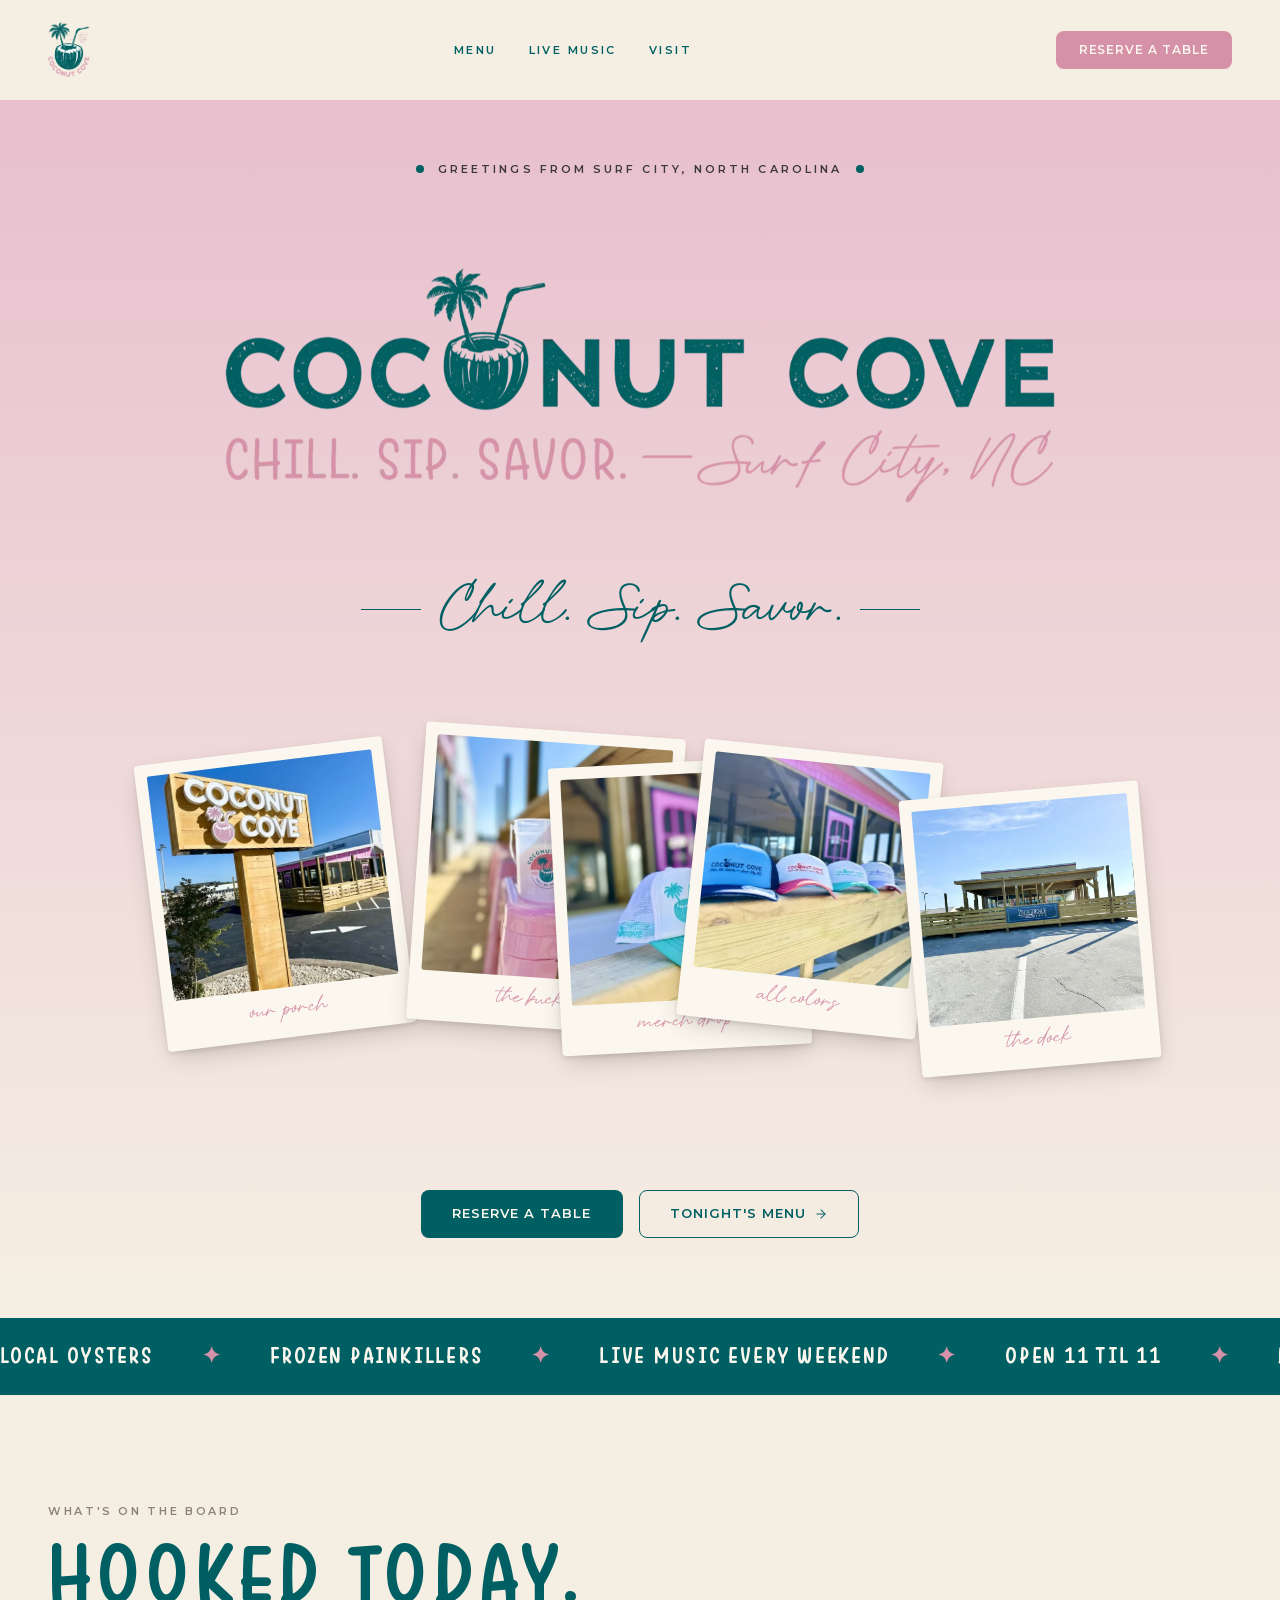
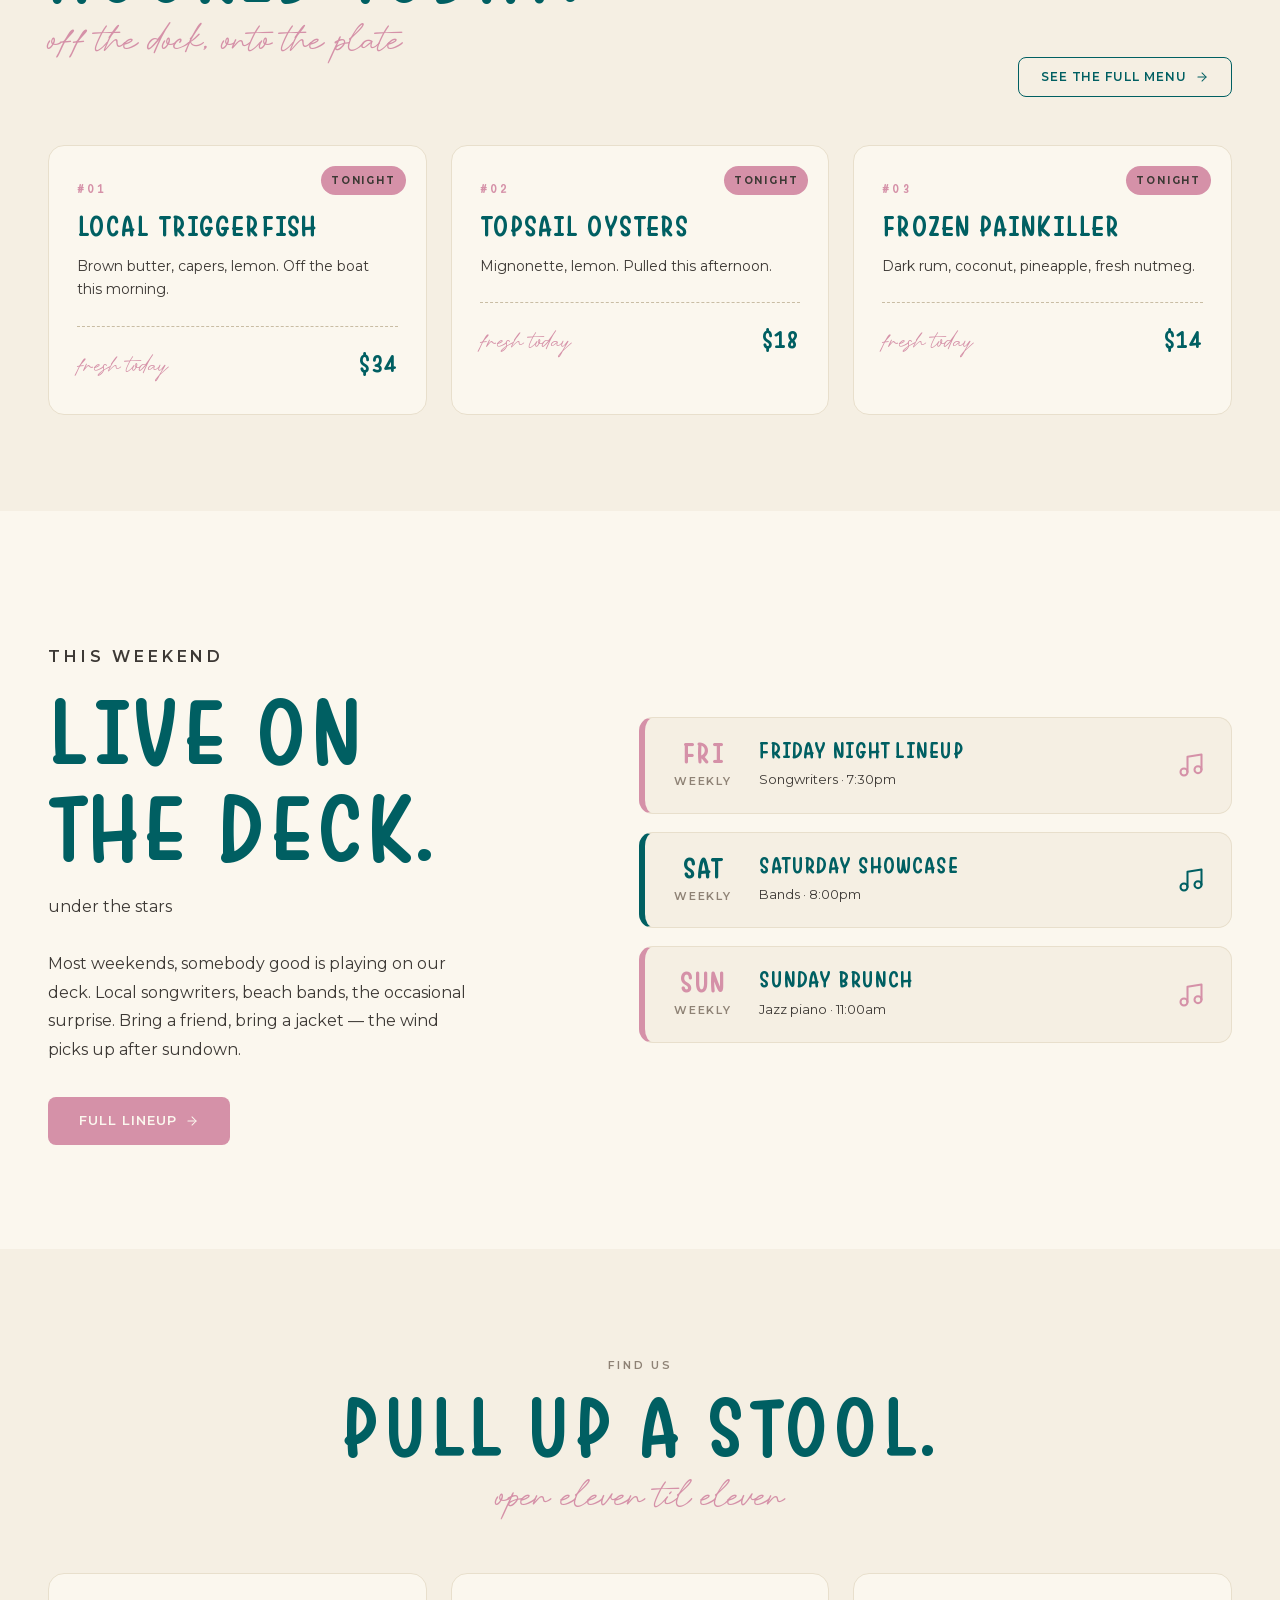
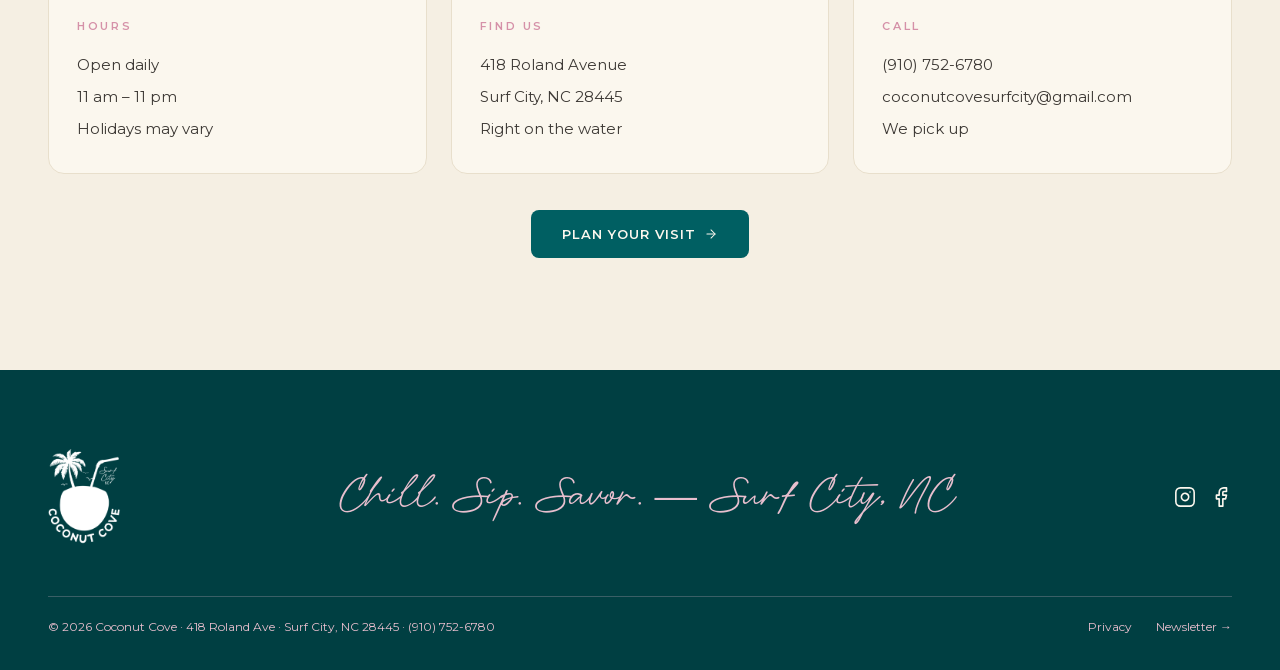
==== commit db0cf5ae: "PageSpeed pass: self-host Montserrat, minify CSS, srcset images Address the remaining PageSpeed Insi" ====
--- a/index.html
+++ b/index.html
@@ -32,13 +32,9 @@
 <!-- Performance: preload critical fonts -->
 <link rel="preload" href="assets/fonts/WarungKopi-Bold.otf" as="font" type="font/otf" crossorigin>
 <link rel="preload" href="assets/fonts/SundayApril.otf" as="font" type="font/otf" crossorigin>
+<link rel="preload" href="assets/fonts/montserrat-var.woff2" as="font" type="font/woff2" crossorigin>
 
 <!-- Google Fonts (body) -->
-<link rel="preconnect" href="https://fonts.googleapis.com">
-<link rel="preconnect" href="https://fonts.gstatic.com" crossorigin>
-<link rel="preload" as="style" href="https://fonts.googleapis.com/css2?family=Montserrat:wght@400;500;600;700&display=swap" onload="this.onload=null;this.rel='stylesheet'">
-<noscript><link rel="stylesheet" href="https://fonts.googleapis.com/css2?family=Montserrat:wght@400;500;600;700&display=swap"></noscript>
-
 <link rel="stylesheet" href="assets/css/styles.css">
 
 <!-- Schema.org Restaurant / LocalBusiness -->
@@ -140,7 +136,10 @@
     </div>
 
     <h1 id="hero-name" class="home-hero__logo">
-      <img src="assets/images/logo-horizontal.webp"
+      <img src="assets/images/logo-horizontal-800.webp"
+           srcset="assets/images/logo-horizontal-800.webp 800w,
+                   assets/images/logo-horizontal.webp 1400w"
+           sizes="(max-width: 600px) 92vw, min(980px, 90vw)"
            alt="Coconut Cove — Surf City, NC"
            width="980" height="240"
            fetchpriority="high">
--- a/assets/css/styles.css
+++ b/assets/css/styles.css
@@ -1,1545 +1,533 @@
-/* ============================================================
-   COCONUT COVE — Surf City, NC
-   Stylesheet — all pages
-   ============================================================ */
-
-/* ---------- Fonts ---------- */
-@font-face {
-  font-family: "Warung Kopi";
-  src: url("../fonts/WarungKopi.otf") format("opentype");
-  font-weight: 400;
-  font-style: normal;
-  font-display: swap;
-}
-@font-face {
-  font-family: "Warung Kopi";
-  src: url("../fonts/WarungKopi-Bold.otf") format("opentype");
-  font-weight: 700;
-  font-style: normal;
-  font-display: swap;
-}
-@font-face {
-  font-family: "Sunday April";
-  src: url("../fonts/SundayApril.otf") format("opentype");
-  font-weight: 400;
-  font-style: normal;
-  font-display: swap;
-}
-
-/* ---------- Design tokens ---------- */
-:root {
-  --cc-teal:          #005F62;
-  --cc-pink:          #D591A8;
-  --cc-gray:          #3D3935;
-  --cc-teal-deep:     #003F42;
-  --cc-teal-soft:     #4A8A8C;
-  --cc-pink-soft:     #E8BFCE;
-  --cc-pink-deep:     #B96E87;
-  --cc-sand:          #F5EFE3;
-  --cc-shell:         #FBF7EE;
-  --cc-bone:          #E8DFCC;
-  --cc-rope:          #8E8275;
-  --cc-border-strong: #C9BDA4;
-
-  --cc-font-logo:   "Warung Kopi", "Anton", "Bebas Neue", Impact, sans-serif;
-  --cc-font-script: "Sunday April", "Dancing Script", "Pinyon Script", cursive;
-  --cc-font-body:   "Montserrat", -apple-system, BlinkMacSystemFont, "Helvetica Neue", Arial, sans-serif;
-
-  --cc-ease:           cubic-bezier(0.22, 1, 0.36, 1);
-  --cc-duration-fast:  140ms;
-  --cc-duration:       240ms;
-  --cc-duration-slow:  420ms;
-
-  --cc-page-max:       1280px;
-  --cc-page-pad:       48px;
-}
-
-/* ---------- Reset & base ---------- */
-*, *::before, *::after { box-sizing: border-box; }
-html, body { margin: 0; padding: 0; }
-html { scroll-behavior: smooth; }
-body {
-  background: var(--cc-sand);
-  color: var(--cc-gray);
-  font-family: var(--cc-font-body);
-  font-size: 16px;
-  line-height: 1.7;
-  -webkit-font-smoothing: antialiased;
-  -moz-osx-font-smoothing: grayscale;
-  text-rendering: optimizeLegibility;
-}
-::selection { background: var(--cc-pink); color: var(--cc-gray); }
-a { color: inherit; }
-img { max-width: 100%; height: auto; display: block; }
-button { font-family: inherit; cursor: pointer; }
-button:focus-visible, a:focus-visible, input:focus-visible, textarea:focus-visible, select:focus-visible {
-  outline: 2px solid var(--cc-teal);
-  outline-offset: 3px;
-}
-.cc-skip-link {
-  position: absolute; left: -9999px; top: 0;
-  background: var(--cc-teal); color: var(--cc-shell);
-  padding: 12px 18px;
-  font-weight: 600; letter-spacing: 0.16em; text-transform: uppercase;
-  text-decoration: none; font-size: 12px;
-  z-index: 10000;
-}
-.cc-skip-link:focus { left: 16px; top: 16px; }
-.cc-sr-only {
-  position: absolute; width: 1px; height: 1px; padding: 0;
-  margin: -1px; overflow: hidden; clip: rect(0,0,0,0);
-  white-space: nowrap; border: 0;
-}
-
-/* ---------- Typography presets ---------- */
-.cc-display {
-  font-family: var(--cc-font-logo); font-weight: 700;
-  text-transform: uppercase; letter-spacing: 0.04em;
-  line-height: 1; color: var(--cc-teal);
-  margin: 0;
-}
-.cc-heading {
-  font-family: var(--cc-font-logo); font-weight: 700;
-  text-transform: uppercase; letter-spacing: 0.04em;
-  line-height: 1.05; color: var(--cc-gray);
-  margin: 0;
-}
-.cc-script {
-  font-family: var(--cc-font-script); font-weight: 400;
-  color: var(--cc-pink); line-height: 1;
-}
-.cc-eyebrow {
-  font-family: var(--cc-font-body); font-weight: 600;
-  font-size: 11px; letter-spacing: 0.24em;
-  text-transform: uppercase; color: var(--cc-rope);
-}
-
-/* Reusable size classes — keyed off the JSX size attributes.
-   Each `clamp(min, vw, max)` lets the type shrink gracefully on phones. */
-.cc-size-160 { font-size: clamp(52px, 12vw, 160px); line-height: 0.95; }
-.cc-size-168 { font-size: clamp(56px, 12vw, 168px); line-height: 0.95; }
-.cc-size-92  { font-size: clamp(38px, 8vw, 92px); }
-.cc-size-88  { font-size: clamp(36px, 7vw, 88px); }
-.cc-size-80  { font-size: clamp(32px, 6.5vw, 80px); }
-.cc-size-72  { font-size: clamp(30px, 6vw, 72px); }
-.cc-size-64  { font-size: clamp(28px, 5vw, 64px); }
-.cc-size-56  { font-size: clamp(24px, 4.5vw, 56px); }
-.cc-size-48  { font-size: clamp(22px, 4vw, 48px); }
-.cc-size-42  { font-size: clamp(22px, 3.6vw, 42px); }
-.cc-size-36  { font-size: clamp(20px, 3vw, 36px); }
-.cc-size-32  { font-size: clamp(20px, 2.6vw, 32px); }
-.cc-size-28  { font-size: clamp(18px, 2.4vw, 28px); }
-.cc-size-22  { font-size: 22px; }
-
-/* ---------- Layout ---------- */
-.cc-container {
-  width: 100%;
-  max-width: var(--cc-page-max);
-  margin: 0 auto;
-  padding: 0 var(--cc-page-pad);
-}
-@media (max-width: 768px) {
-  :root { --cc-page-pad: 24px; }
-}
-@media (max-width: 480px) {
-  :root { --cc-page-pad: 18px; }
-}
-
-/* ---------- Buttons ---------- */
-.cc-btn {
-  display: inline-flex; align-items: center; gap: 8px;
-  border: 1px solid transparent; cursor: pointer;
-  font-family: var(--cc-font-body); font-weight: 600;
-  letter-spacing: 0.08em; text-transform: uppercase;
-  text-decoration: none; border-radius: 8px;
-  transition: background var(--cc-duration) var(--cc-ease),
-              color var(--cc-duration),
-              transform var(--cc-duration-fast),
-              border-color var(--cc-duration);
-  padding: 12px 22px; font-size: 12px; line-height: 1;
-}
-.cc-btn--sm { padding: 8px 14px; font-size: 11px; }
-.cc-btn--md { padding: 12px 22px; font-size: 12px; }
-.cc-btn--lg { padding: 16px 30px; font-size: 13px; }
-.cc-btn--xl { padding: 20px 38px; font-size: 14px; }
-
-.cc-btn--primary  { background: var(--cc-teal);  color: var(--cc-shell); }
-.cc-btn--primary:hover { background: var(--cc-teal-soft); }
-.cc-btn--pink     { background: var(--cc-pink);  color: var(--cc-shell); }
-.cc-btn--pink:hover { background: var(--cc-pink-deep); }
-.cc-btn--ghost    { background: transparent; color: var(--cc-teal); border-color: var(--cc-teal); }
-.cc-btn--ghost:hover { background: var(--cc-teal); color: var(--cc-shell); }
-.cc-btn--ghost-light { background: transparent; color: var(--cc-shell); border-color: rgba(251,247,238,0.5); }
-.cc-btn--ghost-light:hover { background: var(--cc-shell); color: var(--cc-teal-deep); }
-
-.cc-btn svg { display: block; }
-
-/* ---------- Eyebrow with dots ---------- */
-.cc-eyebrow-dots {
-  display: flex; align-items: center; justify-content: center;
-  gap: 14px; color: var(--cc-gray);
-}
-.cc-eyebrow-dots::before, .cc-eyebrow-dots::after {
-  content: ""; width: 8px; height: 8px; border-radius: 4px; background: var(--cc-teal);
-}
-.cc-eyebrow-dots > span {
-  font-family: var(--cc-font-body); font-size: 11px; font-weight: 600;
-  letter-spacing: 0.28em; text-transform: uppercase;
-}
-
-/* ---------- Section dividers ---------- */
-.cc-script-flourish {
-  display: flex; align-items: center; justify-content: center;
-  gap: 18px; margin: 0;
-}
-.cc-script-flourish::before,
-.cc-script-flourish::after {
-  content: ""; flex: 0 1 120px; height: 1px; background: var(--cc-bone);
-}
-.cc-script-flourish--pink::before,
-.cc-script-flourish--pink::after {
-  background: var(--cc-pink);
-}
-.cc-script-flourish--teal::before,
-.cc-script-flourish--teal::after {
-  background: var(--cc-teal);
-  flex: 0 1 60px;
-}
-
-/* ============================================================
-   SITE NAV
-   ============================================================ */
-.cc-header {
-  background: var(--cc-sand);
-  padding: 22px var(--cc-page-pad);
-  display: flex; align-items: center; justify-content: space-between;
-  gap: 16px;
-  position: relative; z-index: 50;
-}
-.cc-header__logo { display: flex; align-items: center; flex-shrink: 0; }
-.cc-header__logo img { height: 56px; width: auto; }
-.cc-nav {
-  display: flex; gap: 32px;
-}
-.cc-nav a {
-  color: var(--cc-teal); text-decoration: none;
-  font-family: var(--cc-font-body); font-weight: 600;
-  font-size: 11px; letter-spacing: 0.22em; text-transform: uppercase;
-  transition: color var(--cc-duration);
-}
-.cc-nav a:hover, .cc-nav a[aria-current="page"] { color: var(--cc-pink-deep); }
-
-.cc-nav-toggle {
-  display: none;
-  width: 44px; height: 44px; border-radius: 8px;
-  background: transparent; border: 1px solid var(--cc-teal);
-  color: var(--cc-teal);
-  align-items: center; justify-content: center;
-}
-.cc-nav-toggle__icon { width: 22px; height: 2px; background: currentColor; position: relative; }
-.cc-nav-toggle__icon::before,
-.cc-nav-toggle__icon::after {
-  content: ""; position: absolute; left: 0; width: 22px; height: 2px; background: currentColor;
-  transition: transform var(--cc-duration) var(--cc-ease), top var(--cc-duration);
-}
-.cc-nav-toggle__icon::before { top: -7px; }
-.cc-nav-toggle__icon::after  { top:  7px; }
-.cc-nav-toggle[aria-expanded="true"] .cc-nav-toggle__icon { background: transparent; }
-.cc-nav-toggle[aria-expanded="true"] .cc-nav-toggle__icon::before { top: 0; transform: rotate(45deg); }
-.cc-nav-toggle[aria-expanded="true"] .cc-nav-toggle__icon::after  { top: 0; transform: rotate(-45deg); }
-
-@media (max-width: 900px) {
-  .cc-header { padding: 16px var(--cc-page-pad); }
-  .cc-header__logo img { height: 44px; }
-  .cc-nav-toggle { display: inline-flex; }
-  .cc-nav {
-    position: absolute; top: 100%; left: 0; right: 0;
-    background: var(--cc-sand);
-    flex-direction: column; gap: 0; padding: 8px 0 16px;
-    box-shadow: 0 8px 20px -10px rgba(61,57,53,0.25);
-    display: none;
-  }
-  .cc-nav.is-open { display: flex; }
-  .cc-nav a {
-    padding: 14px var(--cc-page-pad);
-    border-bottom: 1px solid var(--cc-bone);
-  }
-  .cc-header__reserve { display: none; }
-  .cc-nav .cc-nav__reserve { display: inline-block; padding: 18px var(--cc-page-pad); color: var(--cc-pink-deep); }
-}
-@media (min-width: 901px) { .cc-nav__reserve { display: none; } }
-
-/* ============================================================
-   RESERVE MODAL
-   ============================================================ */
-.cc-modal {
-  position: fixed; inset: 0; z-index: 1000;
-  background: rgba(0,63,66,0.55);
-  backdrop-filter: blur(6px);
-  -webkit-backdrop-filter: blur(6px);
-  display: none;
-  align-items: center; justify-content: center;
-  padding: 24px;
-  animation: ccModalFade 200ms ease-out;
-}
-.cc-modal[aria-hidden="false"] { display: flex; }
-@keyframes ccModalFade { from { opacity: 0 } to { opacity: 1 } }
-@keyframes ccModalRise { from { opacity: 0; transform: translateY(12px) } to { opacity: 1; transform: translateY(0) } }
-.cc-modal__panel {
-  position: relative;
-  background: var(--cc-shell);
-  border-radius: 20px;
-  padding: 56px 48px 44px;
-  max-width: 460px; width: 100%;
-  text-align: center;
-  box-shadow: 0 30px 80px -20px rgba(61,57,53,0.45);
-  animation: ccModalRise 320ms cubic-bezier(0.22, 1, 0.36, 1);
-  overflow: hidden;
-}
-.cc-modal__bg-drink {
-  position: absolute; right: -40px; top: -40px;
-  height: 220px; opacity: 0.15; pointer-events: none;
-}
-.cc-modal__close {
-  position: absolute; top: 16px; right: 16px;
-  width: 36px; height: 36px; border-radius: 999px;
-  background: transparent; border: 1px solid var(--cc-bone);
-  color: var(--cc-gray);
-  display: flex; align-items: center; justify-content: center;
-}
-.cc-modal__close:hover { background: var(--cc-bone); }
-.cc-modal__drink-icon { height: 80px; opacity: 0.85; margin: 0 auto 18px; }
-.cc-modal__chip {
-  display: inline-block; padding: 6px 14px; border-radius: 999px;
-  background: var(--cc-pink); color: var(--cc-gray);
-  font-family: var(--cc-font-body); font-weight: 700; font-size: 10px;
-  letter-spacing: 0.28em; text-transform: uppercase;
-}
-.cc-modal__heading {
-  font-size: 72px; line-height: 0.95; color: var(--cc-teal);
-  margin-top: 18px;
-}
-.cc-modal__tagline { font-size: 32px; margin-top: 10px; }
-.cc-modal__text {
-  font-family: var(--cc-font-body); font-size: 14px; line-height: 1.7;
-  color: var(--cc-gray); margin: 16px auto 0; max-width: 340px;
-}
-.cc-modal__actions { margin-top: 26px; display: flex; flex-direction: column; gap: 10px; }
-.cc-modal__call {
-  display: inline-flex; align-items: center; justify-content: center; gap: 10px;
-  padding: 14px 22px; border-radius: 10px;
-  background: var(--cc-teal); color: var(--cc-shell);
-  text-decoration: none;
-  font-family: var(--cc-font-body); font-weight: 600; font-size: 13px;
-  letter-spacing: 0.12em; text-transform: uppercase;
-}
-.cc-modal__call:hover { background: var(--cc-teal-soft); }
-.cc-modal__got-it {
-  padding: 12px 22px; border-radius: 10px;
-  background: transparent; color: var(--cc-teal);
-  border: 1px solid rgba(0,95,98,0.3);
-  font-family: var(--cc-font-body); font-weight: 600; font-size: 12px;
-  letter-spacing: 0.18em; text-transform: uppercase;
-}
-
-/* ============================================================
-   MARQUEE
-   ============================================================ */
-.cc-marquee {
-  background: var(--cc-teal); color: var(--cc-shell);
-  padding: 20px 0; overflow: hidden; position: relative;
-}
-.cc-marquee__track {
-  display: flex; gap: 48px; white-space: nowrap;
-  font-family: var(--cc-font-logo); font-weight: 700;
-  font-size: 22px; letter-spacing: 0.08em; text-transform: uppercase;
-  animation: ccMarquee 32s linear infinite;
-  width: max-content;
-}
-.cc-marquee__item { display: inline-flex; align-items: center; gap: 48px; }
-.cc-marquee__star { color: var(--cc-pink); }
-@keyframes ccMarquee {
-  from { transform: translateX(0) }
-  to   { transform: translateX(-33.333%) }
-}
-@media (prefers-reduced-motion: reduce) {
-  .cc-marquee__track { animation: none; }
-}
-
-/* ============================================================
-   FOOTER
-   ============================================================ */
-.cc-footer {
-  background: var(--cc-teal-deep); color: var(--cc-shell);
-  padding: 64px var(--cc-page-pad) 32px;
-}
-.cc-footer__top {
-  display: grid; grid-template-columns: auto 1fr auto; gap: 40px;
-  align-items: center; margin-bottom: 36px;
-  max-width: var(--cc-page-max); margin-left: auto; margin-right: auto;
-}
-.cc-footer__logo {
-  height: 96px; width: auto;
-  filter: brightness(0) invert(1);
-}
-.cc-footer__tag {
-  text-align: center;
-  font-family: var(--cc-font-script); font-size: 42px;
-  color: var(--cc-pink-soft); line-height: 1;
-}
-.cc-footer__social { display: flex; gap: 14px; }
-.cc-footer__social a { color: var(--cc-shell); display: inline-flex; }
-.cc-footer__social a:hover { color: var(--cc-pink-soft); }
-.cc-footer__bottom {
-  border-top: 1px solid rgba(232,191,206,0.25); padding-top: 20px;
-  display: flex; justify-content: space-between; flex-wrap: wrap;
-  font-family: var(--cc-font-body); font-size: 12px; color: var(--cc-pink-soft);
-  gap: 24px;
-  max-width: var(--cc-page-max); margin: 0 auto;
-}
-.cc-footer__bottom a { color: var(--cc-pink-soft); text-decoration: none; }
-.cc-footer__bottom a:hover { color: var(--cc-shell); }
-.cc-footer__links { display: flex; gap: 24px; }
-
-@media (max-width: 800px) {
-  .cc-footer__top { grid-template-columns: 1fr; text-align: center; justify-items: center; }
-  .cc-footer__logo { height: 72px; }
-  .cc-footer__tag { font-size: 32px; }
-  .cc-footer__bottom { flex-direction: column; }
-}
-
-/* ============================================================
-   HOME PAGE
-   ============================================================ */
-
-/* Hero */
-.home-hero {
-  background: linear-gradient(180deg, var(--cc-pink-soft) 0%, var(--cc-sand) 100%);
-  padding: 60px var(--cc-page-pad) 80px;
-  position: relative; overflow: hidden;
-}
-.home-hero__eyebrow { padding-bottom: 28px; }
-.home-hero__logo {
-  text-align: center; margin-bottom: 18px;
-}
-.home-hero__logo img { width: 100%; max-width: 980px; margin: 0 auto; }
-.home-hero__tagline {
-  display: flex; justify-content: center; align-items: center;
-  gap: 18px; margin-bottom: 56px;
-}
-.home-hero__tagline::before,
-.home-hero__tagline::after {
-  content: ""; width: 60px; height: 1px; background: var(--cc-teal);
-}
-.home-hero__tagline-text { font-family: var(--cc-font-script); color: var(--cc-teal); }
-
-/* Polaroid collage */
-.collage {
-  position: relative; height: 460px;
-  max-width: 1100px; margin: 0 auto;
-}
-.polaroid {
-  background: var(--cc-shell);
-  padding: 12px 12px 18px;
-  border-radius: 4px;
-  box-shadow: 0 10px 24px -6px rgba(61,57,53,0.28),
-              0 2px 4px rgba(61,57,53,0.12);
-  position: absolute;
-}
-.polaroid__photo {
-  width: 100%; aspect-ratio: 1/1;
-  background-size: cover; background-position: center;
-  border-radius: 2px;
-}
-.polaroid__caption {
-  font-family: var(--cc-font-script); color: var(--cc-pink);
-  font-size: 22px;
-  text-align: center; margin-top: 10px; line-height: 1;
-}
-.polaroid--1 { left: 20px; top: 20px; width: 250px; transform: rotate(-7deg); }
-.polaroid--2 { left: 26%; top: 0; width: 260px; transform: rotate(4deg); }
-.polaroid--3 { left: 50%; top: 32px; width: 250px; transform: translateX(-50%) rotate(-3deg); }
-.polaroid--4 { right: 20%; top: 20px; width: 240px; transform: rotate(6deg); }
-.polaroid--5 { right: 0; top: 60px; width: 240px; transform: rotate(-5deg); }
-
-@media (max-width: 1100px) {
-  .collage { height: auto; display: grid; grid-template-columns: repeat(3, 1fr); gap: 16px; max-width: 700px; }
-  .polaroid { position: relative; left: auto !important; right: auto !important; top: auto !important; width: 100% !important; transform: none !important; }
-  .polaroid:nth-child(odd) { transform: rotate(-3deg) !important; }
-  .polaroid:nth-child(even) { transform: rotate(3deg) !important; }
-}
-@media (max-width: 600px) {
-  .collage { grid-template-columns: repeat(2, 1fr); }
-  .polaroid:nth-child(5) { display: none; }
-}
-
-.home-hero__ctas {
-  margin-top: 16px; display: flex; justify-content: center; gap: 16px;
-  flex-wrap: wrap;
-}
-
-/* On the board */
-.on-the-board {
-  padding: 96px var(--cc-page-pad);
-  background: var(--cc-sand);
-}
-.on-the-board__head {
-  display: flex; justify-content: space-between; align-items: flex-end;
-  margin-bottom: 48px; max-width: var(--cc-page-max);
-  margin-left: auto; margin-right: auto;
-  gap: 24px; flex-wrap: wrap;
-}
-.on-the-board__heading { color: var(--cc-teal); margin-top: 12px; }
-.on-the-board__grid {
-  display: grid; grid-template-columns: repeat(3, 1fr); gap: 24px;
-  max-width: var(--cc-page-max); margin: 0 auto;
-}
-.board-card {
-  background: var(--cc-shell); border-radius: 16px;
-  border: 1px solid var(--cc-bone); padding: 28px;
-  position: relative; overflow: hidden;
-}
-.board-card__tag {
-  position: absolute; top: 20px; right: 20px;
-  background: var(--cc-pink); color: var(--cc-gray);
-  padding: 6px 10px; border-radius: 999px;
-  font-family: var(--cc-font-body); font-weight: 700; font-size: 10px;
-  letter-spacing: 0.18em; text-transform: uppercase;
-}
-.board-card__num {
-  font-family: var(--cc-font-logo); font-weight: 700; font-size: 13px;
-  letter-spacing: 0.24em; text-transform: uppercase; color: var(--cc-pink);
-  margin-bottom: 12px; margin-top: 4px;
-}
-.board-card__title { color: var(--cc-teal); line-height: 1.1; }
-.board-card__desc {
-  font-family: var(--cc-font-body); font-size: 14px; line-height: 1.7;
-  color: var(--cc-gray); margin-top: 12px;
-}
-.board-card__foot {
-  margin-top: 24px; padding-top: 18px; border-top: 1px dashed var(--cc-border-strong);
-  display: flex; justify-content: space-between; align-items: center;
-}
-.board-card__price {
-  font-family: var(--cc-font-logo); font-weight: 700; font-size: 24px;
-  letter-spacing: 0.04em; color: var(--cc-teal);
-}
-
-@media (max-width: 900px) {
-  .on-the-board__grid { grid-template-columns: 1fr; }
-}
-
-/* Live music snippet */
-.live-music-snippet {
-  padding: 104px var(--cc-page-pad);
-  background: var(--cc-shell);
-  position: relative; overflow: hidden;
-}
-.live-music-snippet__inner {
-  display: grid; grid-template-columns: 1fr 1.3fr; gap: 64px;
-  align-items: center; max-width: var(--cc-page-max);
-  margin: 0 auto;
-}
-.live-music-snippet__copy p {
-  font-family: var(--cc-font-body); font-size: 16px; line-height: 1.8;
-  color: var(--cc-gray); margin: 28px 0 0; max-width: 420px;
-}
-.show-card {
-  background: var(--cc-sand); border: 1px solid var(--cc-bone);
-  border-radius: 14px; padding: 22px 26px;
-  display: grid; grid-template-columns: auto 1fr auto; gap: 24px;
-  align-items: center;
-}
-.show-card--pink { border-left: 6px solid var(--cc-pink); }
-.show-card--teal { border-left: 6px solid var(--cc-teal); }
-.show-card__date { text-align: center; min-width: 64px; }
-.show-card__day {
-  font-family: var(--cc-font-logo); font-weight: 700; font-size: 28px;
-  letter-spacing: 0.04em; line-height: 1;
-}
-.show-card--pink .show-card__day { color: var(--cc-pink); }
-.show-card--teal .show-card__day { color: var(--cc-teal); }
-.show-card__when {
-  font-family: var(--cc-font-body); font-size: 11px; font-weight: 600;
-  letter-spacing: 0.16em; color: var(--cc-rope); margin-top: 4px;
-}
-.show-card__band {
-  font-family: var(--cc-font-logo); font-weight: 700; font-size: 22px;
-  letter-spacing: 0.04em; text-transform: uppercase; color: var(--cc-teal);
-  line-height: 1.1;
-}
-.show-card__style {
-  font-family: var(--cc-font-body); font-size: 13px;
-  color: var(--cc-gray); margin-top: 4px;
-}
-.show-card__icon--pink { color: var(--cc-pink); }
-.show-card__icon--teal { color: var(--cc-teal); }
-.live-music-snippet__list { display: grid; gap: 18px; }
-
-@media (max-width: 900px) {
-  .live-music-snippet__inner { grid-template-columns: 1fr; gap: 40px; }
-}
-
-/* Visit snippet */
-.visit-snippet { padding: 96px var(--cc-page-pad); background: var(--cc-sand); }
-.visit-snippet__head { text-align: center; margin-bottom: 56px; }
-.visit-snippet__heading { color: var(--cc-teal); margin-top: 12px; }
-.visit-snippet__grid {
-  display: grid; grid-template-columns: repeat(3, 1fr); gap: 24px;
-  max-width: var(--cc-page-max); margin: 0 auto;
-}
-.visit-card {
-  background: var(--cc-shell); border: 1px solid var(--cc-bone);
-  border-radius: 16px; padding: 32px 28px;
-}
-.visit-card__lines { margin-top: 18px; display: grid; gap: 8px; }
-.visit-card__lines > * {
-  font-family: var(--cc-font-body); font-size: 15px; color: var(--cc-gray);
-  line-height: 1.6;
-}
-.visit-snippet__cta { text-align: center; margin-top: 36px; }
-
-@media (max-width: 900px) {
-  .visit-snippet__grid { grid-template-columns: 1fr; }
-}
-
-/* ============================================================
-   MENU PAGE
-   ============================================================ */
-.menu-hero {
-  background: linear-gradient(180deg, var(--cc-pink-soft) 0%, var(--cc-sand) 100%);
-  padding: 64px var(--cc-page-pad) 56px;
-  position: relative; overflow: hidden;
-  text-align: center;
-}
-.menu-hero__eyebrow { margin-bottom: 24px; }
-.menu-hero__heading { color: var(--cc-teal); line-height: 0.9; margin: 0; }
-.menu-hero__script { margin-top: 18px; color: var(--cc-teal); }
-.menu-hero__intro {
-  font-family: var(--cc-font-body); font-size: 16px; line-height: 1.7;
-  color: var(--cc-gray); margin: 22px auto 0; max-width: 580px;
-}
-.menu-toggle {
-  display: inline-flex; margin-top: 36px;
-  background: var(--cc-shell); border: 1px solid var(--cc-bone);
-  border-radius: 999px; padding: 6px; gap: 4px;
-  box-shadow: 0 4px 14px rgba(61,57,53,0.08);
-}
-.menu-toggle__btn {
-  padding: 12px 28px; border: none; border-radius: 999px;
-  font-family: var(--cc-font-body); font-weight: 600;
-  font-size: 12px; letter-spacing: 0.2em; text-transform: uppercase;
-  background: transparent; color: var(--cc-teal);
-  transition: background var(--cc-duration), color var(--cc-duration);
-}
-.menu-toggle__btn[aria-pressed="true"] { background: var(--cc-teal); color: var(--cc-shell); }
-
-.anchor-nav {
-  background: var(--cc-shell);
-  border-top: 1px solid var(--cc-bone);
-  border-bottom: 1px solid var(--cc-bone);
-  padding: 18px var(--cc-page-pad);
-  display: flex; justify-content: center; gap: 28px;
-  flex-wrap: wrap;
-  position: sticky; top: 0; z-index: 40;
-}
-.anchor-nav a {
-  color: var(--cc-teal); text-decoration: none;
-  font-family: var(--cc-font-body); font-weight: 600;
-  font-size: 12px; letter-spacing: 0.24em; text-transform: uppercase;
-}
-.anchor-nav__sep { color: var(--cc-pink); font-size: 14px; }
-
-.menu-section { padding: 56px var(--cc-page-pad); background: var(--cc-sand); scroll-margin-top: 80px; }
-.menu-section--first { padding-top: 80px; }
-.menu-section--last  { padding-bottom: 80px; }
-.menu-section__inner { max-width: 920px; margin: 0 auto; }
-
-.section-header { text-align: center; margin-bottom: 36px; }
-.section-header__line {
-  display: flex; align-items: center; justify-content: center; gap: 24px;
-}
-.section-header__line::before,
-.section-header__line::after {
-  content: ""; flex: 0 1 120px; height: 1px; background: var(--cc-pink);
-}
-.section-header__title {
-  font-family: var(--cc-font-script); color: var(--cc-pink);
-  font-size: clamp(40px, 6vw, 72px); line-height: 1;
-}
-.section-header__sub {
-  margin-top: 6px;
-  font-family: var(--cc-font-body); font-size: 11px;
-  letter-spacing: 0.28em; text-transform: uppercase;
-  color: var(--cc-rope); font-weight: 600;
-}
-
-.menu-row {
-  display: grid; grid-template-columns: 1fr auto; gap: 24px;
-  align-items: baseline; padding: 16px 0;
-  border-bottom: 1px dashed var(--cc-border-strong);
-  position: relative;
-}
-.menu-row__name {
-  font-family: var(--cc-font-logo); font-weight: 700; font-size: 18px;
-  letter-spacing: 0.04em; text-transform: uppercase; color: var(--cc-teal);
-}
-.menu-row__star { color: var(--cc-pink); margin-left: 4px; }
-.menu-row__addon {
-  display: inline-block; margin-left: 10px;
-  font-family: var(--cc-font-body); font-size: 11px; font-weight: 600;
-  letter-spacing: 0.14em; text-transform: uppercase; color: var(--cc-pink);
-  padding: 3px 8px; border-radius: 999px;
-  background: rgba(213,145,168,0.12);
-}
-.menu-row__desc {
-  font-family: var(--cc-font-body); font-size: 13.5px; line-height: 1.6;
-  color: var(--cc-gray); margin-top: 5px;
-}
-.menu-row__price {
-  text-align: right;
-  font-family: var(--cc-font-logo); font-weight: 700; font-size: 22px;
-  letter-spacing: 0.04em; color: var(--cc-teal); line-height: 1;
-}
-.menu-row__price-note {
-  font-family: var(--cc-font-body); font-size: 10.5px; font-weight: 500;
-  letter-spacing: 0.1em; text-transform: uppercase;
-  color: var(--cc-rope); margin-top: 4px; white-space: nowrap;
-}
-.menu-row__dinner-tag {
-  position: absolute; left: -88px; top: 22px;
-  font-family: var(--cc-font-body); font-size: 9px; font-weight: 700;
-  letter-spacing: 0.22em; text-transform: uppercase; color: var(--cc-pink);
-}
-.menu-row[data-dinner-only="true"] { display: none; }
-[data-mode="dinner"] .menu-row[data-dinner-only="true"] { display: grid; }
-
-@media (max-width: 1100px) {
-  .menu-row__dinner-tag { position: static; display: inline-block; margin-right: 10px; }
-}
-
-.salad-addons {
-  margin-top: 28px; display: flex; justify-content: center; gap: 40px;
-  flex-wrap: wrap; padding: 20px 28px;
-  background: var(--cc-shell); border: 1px solid var(--cc-bone); border-radius: 14px;
-}
-.salad-addons__label {
-  font-family: var(--cc-font-body); font-weight: 600; font-size: 10px;
-  letter-spacing: 0.24em; text-transform: uppercase; color: var(--cc-pink);
-}
-.salad-addons__value {
-  font-family: var(--cc-font-logo); font-weight: 700; font-size: 16px;
-  letter-spacing: 0.04em; text-transform: uppercase; color: var(--cc-teal);
-  margin-top: 6px;
-}
-.salad-addons__sep { width: 1px; background: var(--cc-bone); }
-
-.sides-kids {
-  padding: 80px var(--cc-page-pad); background: var(--cc-shell);
-  position: relative; overflow: hidden;
-}
-.sides-kids__inner {
-  max-width: 1000px; margin: 0 auto;
-  display: grid; grid-template-columns: 1fr 1px 1fr; gap: 56px;
-  position: relative;
-}
-.sides-kids__title-row {
-  display: flex; align-items: baseline; gap: 14px; margin-bottom: 28px;
-}
-.sides-kids__title {
-  font-family: var(--cc-font-script); color: var(--cc-pink);
-  font-size: clamp(36px, 5vw, 56px); line-height: 1;
-}
-.sides-kids__title-note {
-  font-family: var(--cc-font-logo); font-weight: 700; font-size: 22px;
-  letter-spacing: 0.04em; color: var(--cc-teal);
-}
-.sides-kids__sep { background: var(--cc-bone); }
-.sides-list, .kids-list { display: grid; gap: 10px; margin: 0; padding: 0; list-style: none; }
-.sides-list li, .kids-list li {
-  padding: 10px 0; border-bottom: 1px dashed var(--cc-border-strong);
-}
-.sides-list li {
-  display: flex; align-items: center; gap: 12px;
-  font-family: var(--cc-font-logo); font-weight: 700; font-size: 16px;
-  letter-spacing: 0.04em; text-transform: uppercase; color: var(--cc-teal);
-}
-.sides-list li::before { content: "✦"; color: var(--cc-pink); }
-.kids-list li {
-  display: flex; justify-content: space-between; align-items: baseline;
-}
-.kids-list .kids__name,
-.kids-list .kids__price {
-  font-family: var(--cc-font-logo); font-weight: 700;
-  letter-spacing: 0.04em; text-transform: uppercase; color: var(--cc-teal);
-}
-.kids-list .kids__name { font-size: 16px; }
-.kids-list .kids__price { font-size: 18px; }
-.sides-kids__bg-drink {
-  position: absolute; left: -60px; bottom: -60px;
-  height: 280px; opacity: 0.07; pointer-events: none;
-}
-
-@media (max-width: 800px) {
-  .sides-kids__inner { grid-template-columns: 1fr; gap: 32px; }
-  .sides-kids__sep { display: none; }
-}
-
-.drinks {
-  padding: 80px var(--cc-page-pad);
-  background: var(--cc-pink); color: var(--cc-gray);
-  position: relative; overflow: hidden; scroll-margin-top: 80px;
-}
-.drinks__inner { max-width: 920px; margin: 0 auto; position: relative; text-align: center; }
-.drinks__eyebrow { color: var(--cc-gray); }
-.drinks__heading { color: var(--cc-teal); margin-top: 12px; }
-.drinks__sub {
-  font-family: var(--cc-font-script); color: var(--cc-shell);
-  margin-top: 10px;
-}
-.drinks__text {
-  font-family: var(--cc-font-body); font-size: 13px; color: var(--cc-gray);
-  margin: 14px auto 0; max-width: 440px;
-}
-.drinks__chips {
-  margin-top: 32px;
-  display: flex; justify-content: center; flex-wrap: wrap; gap: 10px;
-}
-.drinks__chips span {
-  background: var(--cc-shell); color: var(--cc-teal);
-  padding: 10px 18px; border-radius: 999px;
-  font-family: var(--cc-font-logo); font-weight: 700; font-size: 14px;
-  letter-spacing: 0.04em; text-transform: uppercase;
-}
-.drinks__cocktail-hint {
-  margin-top: 32px; display: inline-flex; gap: 14px; align-items: center;
-  padding: 12px 20px;
-  background: rgba(0,63,66,0.08); border: 1px solid rgba(0,63,66,0.18);
-  border-radius: 999px;
-  font-family: var(--cc-font-body); font-size: 12px; font-weight: 600;
-  letter-spacing: 0.18em; text-transform: uppercase; color: var(--cc-teal);
-}
-.drinks__bg-drink {
-  position: absolute; right: -40px; top: -40px;
-  height: 280px; opacity: 0.18; pointer-events: none;
-}
-
-.disclaimer {
-  padding: 32px var(--cc-page-pad);
-  background: var(--cc-sand); border-top: 1px solid var(--cc-bone);
-}
-.disclaimer__inner {
-  max-width: 920px; margin: 0 auto;
-  display: flex; gap: 14px; align-items: flex-start;
-  font-family: var(--cc-font-body); font-size: 12px; line-height: 1.6;
-  color: var(--cc-rope);
-}
-.disclaimer__star { color: var(--cc-pink); font-size: 16px; font-weight: 700; }
-
-/* ============================================================
-   LIVE MUSIC PAGE
-   ============================================================ */
-.lm-hero {
-  background: linear-gradient(180deg, var(--cc-pink-soft) 0%, var(--cc-sand) 100%);
-  padding: 60px var(--cc-page-pad) 56px;
-  position: relative; overflow: hidden;
-  text-align: center;
-}
-.lm-hero__heading { color: var(--cc-teal); line-height: 0.9; }
-.lm-hero__script { color: var(--cc-teal); margin-top: 16px; }
-.lm-hero__intro {
-  font-family: var(--cc-font-body); font-size: 16px; line-height: 1.7;
-  color: var(--cc-gray); margin: 18px auto 0; max-width: 540px;
-}
-.lm-month-picker {
-  margin-top: 40px;
-  display: flex; justify-content: center; align-items: center; gap: 24px;
-}
-.lm-month-picker__center { text-align: center; min-width: 320px; }
-.lm-month-picker__title {
-  color: var(--cc-teal); margin-top: 8px;
-  font-family: var(--cc-font-logo); font-weight: 700;
-  font-size: clamp(36px, 5vw, 56px); letter-spacing: 0.04em;
-  text-transform: uppercase; line-height: 1;
-}
-.lm-month-btn {
-  width: 48px; height: 48px; border-radius: 999px;
-  border: 1px solid var(--cc-teal);
-  background: transparent; color: var(--cc-teal);
-  display: flex; align-items: center; justify-content: center;
-  transition: background var(--cc-duration), color var(--cc-duration);
-}
-.lm-month-btn:hover { background: var(--cc-teal); color: var(--cc-shell); }
-
-.up-next {
-  padding: 72px var(--cc-page-pad) 32px;
-  background: var(--cc-sand);
-}
-.up-next__inner { max-width: 1080px; margin: 0 auto; }
-.up-next__eyebrow { margin-bottom: 24px; }
-.up-next__card {
-  background: var(--cc-teal); color: var(--cc-shell);
-  border-radius: 20px; padding: 40px;
-  display: grid; grid-template-columns: auto 1fr; gap: 40px;
-  align-items: center;
-  position: relative; overflow: hidden;
-}
-.up-next__bg-drink {
-  position: absolute; right: -50px; top: -60px;
-  height: 320px; opacity: 0.18; pointer-events: none;
-}
-.up-next__date-circle {
-  width: 156px; height: 156px; border-radius: 999px;
-  background: rgba(213,145,168,0.18);
-  border: 1px solid rgba(232,191,206,0.4);
-  display: flex; flex-direction: column; align-items: center; justify-content: center;
-  color: var(--cc-shell); flex-shrink: 0; position: relative;
-}
-.up-next__dow {
-  font-family: var(--cc-font-script); font-size: 28px; color: var(--cc-pink-soft);
-  line-height: 1; margin-bottom: 4px;
-}
-.up-next__day-num {
-  font-family: var(--cc-font-logo); font-weight: 700; font-size: 56px;
-  letter-spacing: 0.02em; line-height: 1;
-}
-.up-next__month {
-  font-family: var(--cc-font-body); font-size: 11px; font-weight: 600;
-  letter-spacing: 0.22em; text-transform: uppercase;
-  color: var(--cc-pink-soft); margin-top: 6px;
-}
-.up-next__body { position: relative; }
-.up-next__eyebrow-pink { color: var(--cc-pink); }
-.up-next__title { color: var(--cc-shell); margin-top: 10px; }
-.up-next__genre {
-  font-family: var(--cc-font-script); color: var(--cc-pink);
-  font-size: 36px; margin-top: 10px;
-}
-.up-next__desc {
-  font-family: var(--cc-font-body); font-size: 15px; line-height: 1.7;
-  color: var(--cc-pink-soft); margin: 14px 0 0; max-width: 520px;
-}
-.up-next__empty {
-  background: var(--cc-shell); border: 1px solid var(--cc-bone); border-radius: 16px;
-  padding: 60px 24px; text-align: center;
-}
-
-@media (max-width: 800px) {
-  .up-next__card { grid-template-columns: 1fr; gap: 24px; text-align: center; padding: 28px; }
-  .up-next__date-circle { margin: 0 auto; }
-}
-
-.cal-grid {
-  padding: 32px var(--cc-page-pad) 80px;
-  background: var(--cc-sand);
-}
-.cal-grid__inner { max-width: 1080px; margin: 0 auto; }
-.cal-grid__dow {
-  display: grid; grid-template-columns: repeat(7, 1fr);
-  padding-bottom: 14px; border-bottom: 1px solid var(--cc-border-strong);
-  margin-bottom: 14px;
-}
-.cal-grid__dow > div {
-  font-family: var(--cc-font-body); font-weight: 600; font-size: 11px;
-  letter-spacing: 0.24em; text-transform: uppercase;
-  color: var(--cc-rope); text-align: left; padding-left: 4px;
-}
-.cal-grid__cells {
-  display: grid; grid-template-columns: repeat(7, 1fr);
-  gap: 8px;
-}
-.cal-cell {
-  min-height: 124px; padding: 14px 14px 12px;
-  border: 1px solid var(--cc-bone); background: transparent;
-  border-radius: 12px; text-align: left;
-  display: flex; flex-direction: column; gap: 8px;
-  font-family: inherit;
-  transition: background 200ms var(--cc-ease), border-color 200ms;
-  color: var(--cc-gray);
-  cursor: default;
-}
-.cal-cell--blank { border: none; pointer-events: none; }
-.cal-cell--has-event { cursor: pointer; }
-.cal-cell--has-event:hover { background: var(--cc-shell); }
-.cal-cell--selected { background: var(--cc-teal); color: var(--cc-shell); border-color: var(--cc-teal); }
-.cal-cell__day {
-  font-family: var(--cc-font-logo); font-weight: 700; font-size: 26px;
-  letter-spacing: 0.04em; line-height: 1;
-  color: var(--cc-border-strong);
-}
-.cal-cell--has-event .cal-cell__day { color: var(--cc-teal); }
-.cal-cell--selected .cal-cell__day { color: var(--cc-shell); }
-.cal-cell__events { display: grid; gap: 4px; margin-top: auto; }
-.cal-cell__event {
-  display: flex; align-items: center; gap: 6px;
-  font-family: var(--cc-font-body); font-size: 11.5px; font-weight: 600;
-  letter-spacing: 0.04em;
-  color: var(--cc-teal);
-  white-space: nowrap; overflow: hidden; text-overflow: ellipsis;
-}
-.cal-cell--selected .cal-cell__event { color: var(--cc-pink-soft); }
-.cal-cell__dot {
-  width: 6px; height: 6px; border-radius: 999px; flex-shrink: 0;
-  background: var(--cc-pink);
-}
-.cal-cell__more {
-  font-family: var(--cc-font-body); font-size: 10px; font-weight: 600;
-  letter-spacing: 0.14em; text-transform: uppercase;
-  color: var(--cc-rope);
-}
-.cal-cell--selected .cal-cell__more { color: var(--cc-pink-soft); }
-
-@media (max-width: 700px) {
-  .cal-grid__dow > div { font-size: 9px; letter-spacing: 0.18em; padding-left: 2px; }
-  .cal-cell { min-height: 70px; padding: 8px 6px; gap: 4px; border-radius: 8px; }
-  .cal-cell__day { font-size: 16px; }
-  .cal-cell__event { font-size: 9px; }
-  .cal-grid__cells { gap: 4px; }
-}
-
-.selected-day {
-  padding: 0 var(--cc-page-pad) 80px;
-  background: var(--cc-sand);
-}
-.selected-day__panel {
-  max-width: 1080px; margin: 0 auto;
-  background: var(--cc-shell); border: 1px solid var(--cc-bone); border-radius: 16px;
-  padding: 32px;
-}
-.selected-day__head {
-  display: flex; align-items: baseline; gap: 16px; margin-bottom: 20px;
-}
-.selected-day__count {
-  font-family: var(--cc-font-body); font-size: 12px; color: var(--cc-rope);
-}
-.selected-day__event {
-  display: grid; grid-template-columns: auto 1fr auto; gap: 24px;
-  align-items: center; padding: 20px 0;
-  border-top: 1px dashed var(--cc-border-strong);
-}
-.selected-day__event:first-of-type { border-top: 1px solid var(--cc-bone); }
-.selected-day__time {
-  font-family: var(--cc-font-logo); font-weight: 700; font-size: 22px;
-  letter-spacing: 0.04em; color: var(--cc-pink); min-width: 100px;
-}
-.selected-day__title {
-  font-family: var(--cc-font-logo); font-weight: 700; font-size: 22px;
-  letter-spacing: 0.04em; text-transform: uppercase; color: var(--cc-teal); line-height: 1.1;
-}
-.selected-day__genre {
-  font-family: var(--cc-font-body); font-size: 13px; color: var(--cc-gray);
-  margin-top: 4px;
-}
-
-@media (max-width: 700px) {
-  .selected-day__event { grid-template-columns: 1fr; gap: 6px; }
-}
-
-.subscribe {
-  padding: 72px var(--cc-page-pad);
-  background: var(--cc-pink); color: var(--cc-gray);
-  position: relative; overflow: hidden;
-}
-.subscribe__inner {
-  max-width: 1080px; margin: 0 auto; position: relative;
-  display: grid; grid-template-columns: 1fr auto; gap: 40px; align-items: center;
-}
-.subscribe__heading { color: var(--cc-teal); margin-top: 12px; }
-.subscribe__sub { color: var(--cc-shell); margin-top: 10px; font-size: 32px; }
-.subscribe__btns { display: flex; flex-direction: column; gap: 10px; }
-.subscribe__btn {
-  display: inline-flex; align-items: center; justify-content: space-between;
-  gap: 10px; padding: 14px 22px;
-  text-decoration: none; border-radius: 10px;
-  font-family: var(--cc-font-body); font-weight: 600; font-size: 13px;
-  letter-spacing: 0.1em; text-transform: uppercase;
-  min-width: 280px;
-  border: 1px solid transparent;
-}
-.subscribe__btn--google { background: var(--cc-teal); color: var(--cc-shell); }
-.subscribe__btn--apple  { background: var(--cc-shell); color: var(--cc-teal); border-color: rgba(0,95,98,0.2); }
-.subscribe__btn--ics    { background: transparent; color: var(--cc-teal); border-color: rgba(0,95,98,0.4); }
-.subscribe__bg-drink {
-  position: absolute; left: -30px; top: -30px;
-  height: 240px; opacity: 0.18; pointer-events: none;
-}
-
-@media (max-width: 800px) {
-  .subscribe__inner { grid-template-columns: 1fr; }
-}
-
-.upcoming {
-  padding: 96px var(--cc-page-pad);
-  background: var(--cc-sand);
-}
-.upcoming__inner { max-width: 1080px; margin: 0 auto; }
-.upcoming__head { text-align: center; margin-bottom: 48px; }
-.upcoming__heading { color: var(--cc-teal); margin-top: 10px; }
-.upcoming__group { margin-bottom: 48px; }
-.upcoming__group-head {
-  display: flex; align-items: baseline; gap: 18px;
-  padding-bottom: 16px; border-bottom: 1px solid var(--cc-border-strong);
-  margin-bottom: 8px;
-}
-.upcoming__group-head > .cc-heading { color: var(--cc-teal); font-size: 36px; }
-.upcoming__group-head > span {
-  font-family: var(--cc-font-body); font-size: 12px; font-weight: 600;
-  letter-spacing: 0.18em; text-transform: uppercase; color: var(--cc-rope);
-}
-.upcoming__event {
-  display: grid; grid-template-columns: 100px 1fr auto auto;
-  gap: 28px; align-items: center;
-  padding: 20px 0; border-bottom: 1px dashed var(--cc-border-strong);
-}
-.upcoming__date-num {
-  font-family: var(--cc-font-logo); font-weight: 700; font-size: 32px;
-  letter-spacing: 0.04em; color: var(--cc-pink); line-height: 1;
-}
-.upcoming__date-dow {
-  font-family: var(--cc-font-body); font-size: 10px; font-weight: 600;
-  letter-spacing: 0.22em; text-transform: uppercase; color: var(--cc-rope); margin-top: 6px;
-}
-.upcoming__title {
-  font-family: var(--cc-font-logo); font-weight: 700; font-size: 24px;
-  letter-spacing: 0.04em; text-transform: uppercase; color: var(--cc-teal); line-height: 1.1;
-}
-.upcoming__genre {
-  font-family: var(--cc-font-body); font-size: 13px; color: var(--cc-gray); margin-top: 4px;
-}
-.upcoming__time {
-  font-family: var(--cc-font-body); font-weight: 600; font-size: 12px;
-  letter-spacing: 0.18em; text-transform: uppercase; color: var(--cc-teal);
-  white-space: nowrap;
-}
-.upcoming__load-more {
-  margin-top: 32px;
-  display: flex; flex-direction: column; align-items: center; gap: 10px;
-}
-.upcoming__remaining {
-  font-family: var(--cc-font-body); font-size: 11px; font-weight: 500;
-  letter-spacing: 0.18em; text-transform: uppercase; color: var(--cc-rope);
-}
-.upcoming__empty {
-  padding: 60px 24px; text-align: center;
-  background: var(--cc-shell); border: 1px solid var(--cc-bone); border-radius: 16px;
-}
-
-@media (max-width: 700px) {
-  .upcoming__event { grid-template-columns: auto 1fr; gap: 14px; }
-  .upcoming__time, .upcoming__event .cc-btn { grid-column: 2 / -1; justify-self: start; }
-}
-
-.play-here {
-  padding: 80px var(--cc-page-pad);
-  background: var(--cc-shell);
-  border-top: 1px solid var(--cc-bone);
-  border-bottom: 1px solid var(--cc-bone);
-}
-.play-here__inner { max-width: 880px; margin: 0 auto; text-align: center; }
-.play-here__heading { color: var(--cc-teal); margin-top: 12px; }
-.play-here__text {
-  font-family: var(--cc-font-body); font-size: 15px; line-height: 1.8;
-  color: var(--cc-gray); margin: 18px auto 0; max-width: 520px;
-}
-.play-here__cta { margin-top: 24px; }
-
-/* ============================================================
-   VISIT PAGE
-   ============================================================ */
-.visit-hero {
-  background: linear-gradient(180deg, var(--cc-pink-soft) 0%, var(--cc-sand) 100%);
-  padding: 64px var(--cc-page-pad) 56px;
-  position: relative; overflow: hidden; text-align: center;
-}
-.visit-hero__heading { color: var(--cc-teal); line-height: 0.9; }
-.visit-hero__script { color: var(--cc-teal); margin-top: 16px; }
-.visit-hero__intro {
-  font-family: var(--cc-font-body); font-size: 16px; line-height: 1.7;
-  color: var(--cc-gray); margin: 18px auto 0; max-width: 520px;
-}
-
-.map-block { padding: 80px var(--cc-page-pad) 48px; background: var(--cc-sand); }
-.map-block__inner {
-  max-width: 1180px; margin: 0 auto;
-  display: grid; grid-template-columns: 1.6fr 1fr; gap: 32px;
-  align-items: stretch;
-}
-.map-block__map {
-  border-radius: 16px; overflow: hidden;
-  border: 1px solid var(--cc-bone);
-  box-shadow: 0 6px 18px -8px rgba(61,57,53,0.18);
-  min-height: 520px; position: relative;
-  background: var(--cc-shell);
-}
-.map-block__map iframe {
-  border: 0; width: 100%; height: 100%; min-height: 520px; display: block;
-}
-.map-block__open {
-  position: absolute; left: 20px; bottom: 20px;
-  display: inline-flex; align-items: center; gap: 8px;
-  padding: 12px 18px; border-radius: 999px;
-  background: var(--cc-teal); color: var(--cc-shell);
-  text-decoration: none;
-  font-family: var(--cc-font-body); font-weight: 600; font-size: 12px;
-  letter-spacing: 0.16em; text-transform: uppercase;
-  box-shadow: 0 6px 18px -4px rgba(61,57,53,0.35);
-}
-.map-block__open:hover { background: var(--cc-teal-soft); }
-.map-block__side {
-  display: flex; flex-direction: column; gap: 16px;
-}
-
-.fact-card {
-  background: var(--cc-shell); border: 1px solid var(--cc-bone); border-radius: 16px;
-  padding: 24px 28px;
-  display: flex; flex-direction: column; gap: 4px;
-}
-.fact-card__head { display: flex; align-items: center; gap: 12px; }
-.fact-card__icon {
-  width: 36px; height: 36px; border-radius: 999px;
-  background: var(--cc-teal); color: var(--cc-shell);
-  display: flex; align-items: center; justify-content: center;
-  flex-shrink: 0;
-}
-.fact-card__eyebrow { color: var(--cc-pink); }
-.fact-card__big {
-  font-family: var(--cc-font-logo); font-weight: 700; font-size: 24px;
-  letter-spacing: 0.04em; text-transform: uppercase; color: var(--cc-teal);
-  line-height: 1.15; margin-top: 8px;
-}
-.fact-card__sub {
-  font-family: var(--cc-font-body); font-size: 12.5px; color: var(--cc-rope);
-  margin-top: 8px; line-height: 1.5;
-}
-.fact-card__cta {
-  margin-top: 10px;
-  display: inline-flex; align-items: center; gap: 6px;
-  font-family: var(--cc-font-body); font-weight: 600; font-size: 11px;
-  letter-spacing: 0.2em; text-transform: uppercase; color: var(--cc-pink);
-  text-decoration: none;
-}
-.fact-card__cta:hover { color: var(--cc-pink-deep); }
-
-@media (max-width: 900px) {
-  .map-block__inner { grid-template-columns: 1fr; }
-  .map-block__map { min-height: 360px; }
-  .map-block__map iframe { min-height: 360px; }
-}
-
-.hours { padding: 80px var(--cc-page-pad); background: var(--cc-shell); position: relative; overflow: hidden; }
-.hours__inner { max-width: 1080px; margin: 0 auto; position: relative; }
-.hours__head { text-align: center; margin-bottom: 36px; }
-.hours__heading { color: var(--cc-teal); margin-top: 12px; }
-.hours__grid {
-  display: grid; grid-template-columns: repeat(7, 1fr); gap: 12px;
-}
-.hours__day {
-  background: var(--cc-sand); border: 1px solid var(--cc-bone); border-radius: 14px;
-  padding: 20px 8px; text-align: center;
-}
-.hours__day-name {
-  font-family: var(--cc-font-body); font-weight: 600; font-size: 10px;
-  letter-spacing: 0.22em; text-transform: uppercase; color: var(--cc-rope);
-}
-.hours__day-times {
-  font-family: var(--cc-font-logo); font-weight: 700; font-size: 18px;
-  letter-spacing: 0.04em; color: var(--cc-teal); margin-top: 8px;
-}
-.hours__day-status {
-  font-family: var(--cc-font-script); font-size: 18px; color: var(--cc-pink); margin-top: 4px;
-}
-.hours__note {
-  margin-top: 32px; padding: 18px 24px;
-  background: var(--cc-sand); border: 1px dashed var(--cc-border-strong); border-radius: 12px;
-  display: flex; justify-content: center; align-items: center; gap: 14px;
-  flex-wrap: wrap;
-  font-family: var(--cc-font-body); font-size: 13.5px; color: var(--cc-gray);
-}
-.hours__bg-drink {
-  position: absolute; right: -50px; top: -50px;
-  height: 280px; opacity: 0.08; pointer-events: none;
-}
-
-@media (max-width: 800px) {
-  .hours__grid { grid-template-columns: repeat(2, 1fr); }
-}
-
-.contact {
-  padding: 96px var(--cc-page-pad);
-  background: var(--cc-teal); color: var(--cc-shell);
-  position: relative; overflow: hidden;
-}
-.contact__inner {
-  max-width: 1080px; margin: 0 auto; position: relative;
-  display: grid; grid-template-columns: 1fr 1.3fr; gap: 64px; align-items: start;
-}
-.contact__copy { color: var(--cc-shell); }
-.contact__heading { color: var(--cc-shell); margin-top: 14px; }
-.contact__script { margin-top: 14px; font-size: 42px; }
-.contact__text {
-  font-family: var(--cc-font-body); font-size: 15px; line-height: 1.8;
-  color: var(--cc-pink-soft); margin: 24px 0 0; max-width: 380px;
-}
-.contact__quick { margin-top: 32px; display: grid; gap: 14px; }
-.contact__quick-row {
-  display: flex; align-items: center; gap: 14px;
-  padding: 14px 18px;
-  background: rgba(251,247,238,0.06);
-  border: 1px solid rgba(232,191,206,0.25);
-  border-radius: 12px;
-  color: var(--cc-shell); text-decoration: none;
-  transition: background var(--cc-duration);
-}
-.contact__quick-row:hover { background: rgba(251,247,238,0.12); }
-.contact__quick-icon {
-  width: 36px; height: 36px; border-radius: 999px;
-  background: rgba(213,145,168,0.2);
-  display: flex; align-items: center; justify-content: center;
-  color: var(--cc-pink);
-}
-.contact__quick-label {
-  font-family: var(--cc-font-logo); font-weight: 700; font-size: 18px;
-  letter-spacing: 0.04em; text-transform: uppercase;
-}
-.contact__bg-drink {
-  position: absolute; right: -60px; bottom: -60px;
-  height: 360px; opacity: 0.18; pointer-events: none;
-}
-
-.contact-form {
-  background: rgba(251,247,238,0.06);
-  border: 1px solid rgba(232,191,206,0.25);
-  border-radius: 16px; padding: 32px;
-  display: grid; gap: 16px;
-}
-.contact-form__row { display: grid; grid-template-columns: 1fr 1fr; gap: 14px; }
-.contact-form label { display: flex; flex-direction: column; gap: 6px; }
-.contact-form label > span {
-  font-family: var(--cc-font-body); font-weight: 600; font-size: 10px;
-  letter-spacing: 0.24em; text-transform: uppercase; color: var(--cc-pink);
-}
-.contact-form input,
-.contact-form select,
-.contact-form textarea {
-  padding: 12px 16px;
-  background: rgba(0,63,66,0.4);
-  border: 1px solid rgba(232,191,206,0.25);
-  border-radius: 8px;
-  color: var(--cc-shell);
-  font-family: var(--cc-font-body); font-size: 14px;
-  outline: none;
-}
-.contact-form input::placeholder,
-.contact-form textarea::placeholder { color: rgba(232,191,206,0.5); }
-.contact-form select { appearance: none; -webkit-appearance: none; }
-.contact-form select option { color: var(--cc-gray); }
-.contact-form textarea { resize: vertical; min-height: 120px; }
-.contact-form__foot {
-  display: flex; justify-content: space-between; align-items: center;
-  gap: 16px; margin-top: 6px; flex-wrap: wrap;
-}
-.contact-form__note {
-  font-family: var(--cc-font-body); font-size: 11.5px; color: var(--cc-pink-soft);
-  line-height: 1.5; max-width: 320px;
-}
-.contact-form__note strong { color: var(--cc-shell); font-weight: 600; }
-
-.sent-state { text-align: center; padding: 24px 12px; }
-.sent-state__check {
-  width: 64px; height: 64px; border-radius: 999px; margin: 0 auto;
-  background: var(--cc-pink); color: var(--cc-gray);
-  display: flex; align-items: center; justify-content: center;
-}
-.sent-state__heading { color: var(--cc-shell); margin-top: 18px; font-size: 36px; }
-.sent-state__sub { margin-top: 6px; font-size: 28px; }
-.sent-state__text {
-  font-family: var(--cc-font-body); font-size: 14px; line-height: 1.7;
-  color: var(--cc-pink-soft); margin: 14px auto 0; max-width: 360px;
-}
-
-@media (max-width: 900px) {
-  .contact__inner { grid-template-columns: 1fr; gap: 40px; }
-  .contact-form__row { grid-template-columns: 1fr; }
-}
-
-/* ============================================================
-   MOBILE OPTIMIZATIONS
-   Tighter spacing, smaller decorative elements, and stacked
-   layouts for phones. Most layout rules already use clamp()
-   for fluid type; this block fixes the things that don't
-   reduce gracefully on their own.
-   ============================================================ */
-@media (max-width: 600px) {
-  /* Belt-and-suspenders: stop any rotated decoration from
-     causing a horizontal scrollbar at the body level. */
-  html, body { overflow-x: hidden; }
-
-  /* Hero & section padding — knock the big 80-100px vertical
-     padding down to something readable on phones. */
-  .home-hero  { padding: 32px var(--cc-page-pad) 48px; }
-  .menu-hero  { padding: 40px var(--cc-page-pad) 40px; }
-  .lm-hero    { padding: 40px var(--cc-page-pad) 40px; }
-  .visit-hero { padding: 40px var(--cc-page-pad) 40px; }
-
-  .on-the-board, .live-music-snippet, .visit-snippet,
-  .sides-kids, .drinks, .map-block, .hours, .contact,
-  .up-next, .cal-grid, .upcoming, .play-here, .subscribe {
-    padding-top: 56px; padding-bottom: 56px;
-  }
-  .menu-section { padding-top: 40px; padding-bottom: 40px; }
-  .menu-section--first { padding-top: 56px; }
-  .menu-section--last  { padding-bottom: 56px; }
-
-  /* ---------- Eyebrow with dots ---------- */
-  /* Hide the side dots on mobile — the eyebrow text wraps and
-     the dots get pushed to the screen edges, which reads as
-     "fully justified" rather than "centered with accents". */
-  .cc-eyebrow-dots::before,
-  .cc-eyebrow-dots::after { display: none; }
-  .cc-eyebrow-dots > span { letter-spacing: 0.18em; }
-
-  /* ---------- Hero tagline ---------- */
-  /* "Chill. Sip. Savor." with side lines wraps to 2 lines and
-     looks broken. Hide the side lines on mobile. */
-  .home-hero__tagline { margin-bottom: 40px; gap: 0; }
-  .home-hero__tagline::before,
-  .home-hero__tagline::after { display: none; }
-
-  /* ---------- Polaroid collage ---------- */
-  /* The rotated polaroids were extending past the viewport on
-     phones — even small rotations push the bounding box outside
-     the grid cell. Drop rotation to zero on mobile, tighten the
-     gap, and clip any straggler at the collage edge. */
-  .collage {
-    gap: 12px;
-    max-width: 100%;
-    overflow-x: clip;
-    padding: 0 2px;
-  }
-  .polaroid { padding: 8px 8px 12px; }
-  .polaroid:nth-child(odd),
-  .polaroid:nth-child(even) { transform: none !important; }
-  .polaroid__caption { font-size: 17px; margin-top: 6px; }
-
-  /* ---------- Home CTAs ---------- */
-  .home-hero__ctas { flex-direction: column; gap: 12px; padding: 0 4px; }
-  .home-hero__ctas .cc-btn { width: 100%; justify-content: center; }
-
-  /* ---------- "Hooked today" section head ---------- */
-  /* Stack the heading + "see full menu" link vertically so the
-     heading isn't squeezed by the link. */
-  .on-the-board__head { flex-direction: column; align-items: flex-start; gap: 18px; margin-bottom: 32px; }
-
-  /* ---------- Cards (board, live-music snippet) ---------- */
-  .board-card { padding: 22px; }
-  .show-card { padding: 18px 20px; gap: 14px; grid-template-columns: auto 1fr auto; }
-
-  /* ---------- Menu page ---------- */
-  .menu-hero__heading { font-size: clamp(56px, 18vw, 168px) !important; }
-  .menu-hero__intro { font-size: 15px; }
-  .menu-toggle { margin-top: 24px; padding: 4px; }
-  .menu-toggle__btn { padding: 10px 16px; font-size: 11px; letter-spacing: 0.16em; }
-
-  .anchor-nav {
-    overflow-x: auto; -webkit-overflow-scrolling: touch;
-    flex-wrap: nowrap; justify-content: flex-start;
-    gap: 18px; padding: 14px 18px;
-    scrollbar-width: none;
-  }
-  .anchor-nav::-webkit-scrollbar { display: none; }
-  .anchor-nav a, .anchor-nav__sep { white-space: nowrap; flex-shrink: 0; }
-
-  .section-header__line::before,
-  .section-header__line::after { flex-basis: 40px; }
-  .section-header__line { gap: 14px; }
-
-  .menu-row { gap: 14px; padding: 14px 0; }
-  .menu-row__name { font-size: 16px; }
-  .menu-row__desc { font-size: 13px; }
-  .menu-row__price { font-size: 18px; }
-  .menu-row__addon { display: inline-block; margin: 6px 0 0 0; }
-
-  .salad-addons { flex-direction: column; gap: 18px; padding: 16px 20px; }
-  .salad-addons__sep { display: none; }
-
-  .drinks__chips span { padding: 8px 14px; font-size: 12px; }
-  .drinks__cocktail-hint { padding: 10px 14px; font-size: 10px; letter-spacing: 0.14em; gap: 10px; }
-
-  /* ---------- Visit page ---------- */
-  .visit-hero__heading { font-size: clamp(72px, 22vw, 168px) !important; }
-  .map-block__inner { gap: 18px; }
-  .map-block__map { min-height: 280px; }
-  .map-block__map iframe { min-height: 280px; }
-  .fact-card { padding: 20px 22px; }
-  .fact-card__big { font-size: 20px; }
-  .hours__grid { gap: 8px; }
-  .hours__day { padding: 14px 4px; }
-  .hours__day-name { font-size: 9px; letter-spacing: 0.16em; }
-  .hours__day-times { font-size: 15px; margin-top: 6px; }
-  .hours__day-status { font-size: 15px; }
-  .hours__note { padding: 14px 18px; font-size: 12.5px; }
-
-  .contact { padding-left: var(--cc-page-pad); padding-right: var(--cc-page-pad); }
-  .contact-form { padding: 22px; }
-  .contact__quick-label { font-size: 16px; }
-
-  /* ---------- Live Music page ---------- */
-  .lm-hero__heading { font-size: clamp(52px, 18vw, 160px) !important; }
-  .lm-month-picker { gap: 14px; margin-top: 28px; }
-  .lm-month-picker__center { min-width: 0; flex: 1; }
-  .lm-month-picker__title { font-size: clamp(28px, 7vw, 56px); }
-  .lm-month-btn { width: 40px; height: 40px; flex-shrink: 0; }
-
-  .up-next { padding-top: 48px; }
-  .up-next__card { padding: 24px; }
-  .up-next__date-circle { width: 120px; height: 120px; }
-  .up-next__day-num { font-size: 44px; }
-
-  .subscribe__btn { min-width: 0; width: 100%; padding: 12px 16px; font-size: 12px; }
-
-  .upcoming__event { gap: 12px; padding: 16px 0; }
-  .upcoming__date-num { font-size: 26px; }
-  .upcoming__title { font-size: 18px; }
-  .upcoming__genre { font-size: 12px; }
-
-  /* ---------- Reserve modal ---------- */
-  .cc-modal { padding: 16px; }
-  .cc-modal__panel { padding: 40px 24px 32px; border-radius: 16px; }
-  .cc-modal__bg-drink { height: 160px; right: -30px; top: -30px; }
-  .cc-modal__heading { font-size: 56px; }
-  .cc-modal__tagline { font-size: 26px; }
-  .cc-modal__text { font-size: 13px; }
-
-  /* ---------- Footer ---------- */
-  .cc-footer { padding: 48px var(--cc-page-pad) 24px; }
-  .cc-footer__top { gap: 20px; margin-bottom: 24px; }
-  .cc-footer__logo { height: 56px; }
-  .cc-footer__tag { font-size: 26px; }
-  .cc-footer__bottom { font-size: 11px; gap: 14px; }
-
-  /* ---------- Marquee ---------- */
-  .cc-marquee { padding: 14px 0; }
-  .cc-marquee__track { font-size: 16px; gap: 32px; }
-  .cc-marquee__item { gap: 32px; }
-}
-
-/* Very small phones (iPhone SE / 320–360 viewports) */
-@media (max-width: 400px) {
-  :root { --cc-page-pad: 14px; }
-  .home-hero__tagline-text { font-size: 36px !important; }
-  .menu-hero__heading { font-size: clamp(48px, 18vw, 168px) !important; }
-  .visit-hero__heading { font-size: clamp(58px, 22vw, 168px) !important; }
-  .lm-hero__heading { font-size: clamp(44px, 18vw, 160px) !important; }
-  .cc-header__logo img { height: 38px; }
-  .cc-modal__heading { font-size: 48px; }
-}
-
-/* ============================================================
-   PRINT (basic legibility)
-   ============================================================ */
-@media print {
-  .cc-header, .cc-footer, .cc-marquee, .anchor-nav, .home-hero__ctas,
-  .map-block__open, .contact, .play-here, .subscribe, .cc-modal { display: none !important; }
-  body { background: white; color: black; }
-  a { color: inherit; text-decoration: none; }
-}
+/*! Coconut Cove - minified styles. Source: github.com/chirobasix/coconut-cove-website */
+@font-face{font-family:"Warung Kopi";src:url("../fonts/WarungKopi.otf") format("opentype");font-weight:400;font-style:normal;font-display:swap}
+@font-face{font-family:"Warung Kopi";src:url("../fonts/WarungKopi-Bold.otf") format("opentype");font-weight:700;font-style:normal;font-display:swap}
+@font-face{font-family:"Sunday April";src:url("../fonts/SundayApril.otf") format("opentype");font-weight:400;font-style:normal;font-display:swap}
+@font-face{font-family:"Montserrat";src:url("../fonts/montserrat-var.woff2") format("woff2");font-weight:100 900;font-style:normal;font-display:swap}
+:root{--cc-teal:#005F62;--cc-pink:#D591A8;--cc-gray:#3D3935;--cc-teal-deep:#003F42;--cc-teal-soft:#4A8A8C;--cc-pink-soft:#E8BFCE;--cc-pink-deep:#B96E87;--cc-sand:#F5EFE3;--cc-shell:#FBF7EE;--cc-bone:#E8DFCC;--cc-rope:#8E8275;--cc-border-strong:#C9BDA4;--cc-font-logo:"Warung Kopi","Anton","Bebas Neue",Impact,sans-serif;--cc-font-script:"Sunday April","Dancing Script","Pinyon Script",cursive;--cc-font-body:"Montserrat",-apple-system,BlinkMacSystemFont,"Helvetica Neue",Arial,sans-serif;--cc-ease:cubic-bezier(0.22,1,0.36,1);--cc-duration-fast:140ms;--cc-duration:240ms;--cc-duration-slow:420ms;--cc-page-max:1280px;--cc-page-pad:48px}
+*,*::before,*::after{box-sizing:border-box}
+html,body{margin:0;padding:0}
+html{scroll-behavior:smooth}
+body{background:var(--cc-sand);color:var(--cc-gray);font-family:var(--cc-font-body);font-size:16px;line-height:1.7;-webkit-font-smoothing:antialiased;-moz-osx-font-smoothing:grayscale;text-rendering:optimizeLegibility}
+::selection{background:var(--cc-pink);color:var(--cc-gray)}
+a{color:inherit}
+img{max-width:100%;height:auto;display:block}
+button{font-family:inherit;cursor:pointer}
+button:focus-visible,a:focus-visible,input:focus-visible,textarea:focus-visible,select:focus-visible{outline:2px solid var(--cc-teal);outline-offset:3px}
+.cc-skip-link{position:absolute;left:-9999px;top:0;background:var(--cc-teal);color:var(--cc-shell);padding:12px 18px;font-weight:600;letter-spacing:0.16em;text-transform:uppercase;text-decoration:none;font-size:12px;z-index:10000}
+.cc-skip-link:focus{left:16px;top:16px}
+.cc-sr-only{position:absolute;width:1px;height:1px;padding:0;margin:-1px;overflow:hidden;clip:rect(0,0,0,0);white-space:nowrap;border:0}
+.cc-display{font-family:var(--cc-font-logo);font-weight:700;text-transform:uppercase;letter-spacing:0.04em;line-height:1;color:var(--cc-teal);margin:0}
+.cc-heading{font-family:var(--cc-font-logo);font-weight:700;text-transform:uppercase;letter-spacing:0.04em;line-height:1.05;color:var(--cc-gray);margin:0}
+.cc-script{font-family:var(--cc-font-script);font-weight:400;color:var(--cc-pink);line-height:1}
+.cc-eyebrow{font-family:var(--cc-font-body);font-weight:600;font-size:11px;letter-spacing:0.24em;text-transform:uppercase;color:var(--cc-rope)}
+.cc-size-160{font-size:clamp(52px,12vw,160px);line-height:0.95}
+.cc-size-168{font-size:clamp(56px,12vw,168px);line-height:0.95}
+.cc-size-92{font-size:clamp(38px,8vw,92px)}
+.cc-size-88{font-size:clamp(36px,7vw,88px)}
+.cc-size-80{font-size:clamp(32px,6.5vw,80px)}
+.cc-size-72{font-size:clamp(30px,6vw,72px)}
+.cc-size-64{font-size:clamp(28px,5vw,64px)}
+.cc-size-56{font-size:clamp(24px,4.5vw,56px)}
+.cc-size-48{font-size:clamp(22px,4vw,48px)}
+.cc-size-42{font-size:clamp(22px,3.6vw,42px)}
+.cc-size-36{font-size:clamp(20px,3vw,36px)}
+.cc-size-32{font-size:clamp(20px,2.6vw,32px)}
+.cc-size-28{font-size:clamp(18px,2.4vw,28px)}
+.cc-size-22{font-size:22px}
+.cc-container{width:100%;max-width:var(--cc-page-max);margin:0 auto;padding:0 var(--cc-page-pad)}
+@media (max-width:768px){:root{--cc-page-pad:24px}
+}
+@media (max-width:480px){:root{--cc-page-pad:18px}
+}
+.cc-btn{display:inline-flex;align-items:center;gap:8px;border:1px solid transparent;cursor:pointer;font-family:var(--cc-font-body);font-weight:600;letter-spacing:0.08em;text-transform:uppercase;text-decoration:none;border-radius:8px;transition:background var(--cc-duration) var(--cc-ease),color var(--cc-duration),transform var(--cc-duration-fast),border-color var(--cc-duration);padding:12px 22px;font-size:12px;line-height:1}
+.cc-btn--sm{padding:8px 14px;font-size:11px}
+.cc-btn--md{padding:12px 22px;font-size:12px}
+.cc-btn--lg{padding:16px 30px;font-size:13px}
+.cc-btn--xl{padding:20px 38px;font-size:14px}
+.cc-btn--primary{background:var(--cc-teal);color:var(--cc-shell)}
+.cc-btn--primary:hover{background:var(--cc-teal-soft)}
+.cc-btn--pink{background:var(--cc-pink);color:var(--cc-shell)}
+.cc-btn--pink:hover{background:var(--cc-pink-deep)}
+.cc-btn--ghost{background:transparent;color:var(--cc-teal);border-color:var(--cc-teal)}
+.cc-btn--ghost:hover{background:var(--cc-teal);color:var(--cc-shell)}
+.cc-btn--ghost-light{background:transparent;color:var(--cc-shell);border-color:rgba(251,247,238,0.5)}
+.cc-btn--ghost-light:hover{background:var(--cc-shell);color:var(--cc-teal-deep)}
+.cc-btn svg{display:block}
+.cc-eyebrow-dots{display:flex;align-items:center;justify-content:center;gap:14px;color:var(--cc-gray)}
+.cc-eyebrow-dots::before,.cc-eyebrow-dots::after{content:"";width:8px;height:8px;border-radius:4px;background:var(--cc-teal)}
+.cc-eyebrow-dots>span{font-family:var(--cc-font-body);font-size:11px;font-weight:600;letter-spacing:0.28em;text-transform:uppercase}
+.cc-script-flourish{display:flex;align-items:center;justify-content:center;gap:18px;margin:0}
+.cc-script-flourish::before,.cc-script-flourish::after{content:"";flex:0 1 120px;height:1px;background:var(--cc-bone)}
+.cc-script-flourish--pink::before,.cc-script-flourish--pink::after{background:var(--cc-pink)}
+.cc-script-flourish--teal::before,.cc-script-flourish--teal::after{background:var(--cc-teal);flex:0 1 60px}
+.cc-header{background:var(--cc-sand);padding:22px var(--cc-page-pad);display:flex;align-items:center;justify-content:space-between;gap:16px;position:relative;z-index:50}
+.cc-header__logo{display:flex;align-items:center;flex-shrink:0}
+.cc-header__logo img{height:56px;width:auto}
+.cc-nav{display:flex;gap:32px}
+.cc-nav a{color:var(--cc-teal);text-decoration:none;font-family:var(--cc-font-body);font-weight:600;font-size:11px;letter-spacing:0.22em;text-transform:uppercase;transition:color var(--cc-duration)}
+.cc-nav a:hover,.cc-nav a[aria-current="page"]{color:var(--cc-pink-deep)}
+.cc-nav-toggle{display:none;width:44px;height:44px;border-radius:8px;background:transparent;border:1px solid var(--cc-teal);color:var(--cc-teal);align-items:center;justify-content:center}
+.cc-nav-toggle__icon{width:22px;height:2px;background:currentColor;position:relative}
+.cc-nav-toggle__icon::before,.cc-nav-toggle__icon::after{content:"";position:absolute;left:0;width:22px;height:2px;background:currentColor;transition:transform var(--cc-duration) var(--cc-ease),top var(--cc-duration)}
+.cc-nav-toggle__icon::before{top:-7px}
+.cc-nav-toggle__icon::after{top:7px}
+.cc-nav-toggle[aria-expanded="true"] .cc-nav-toggle__icon{background:transparent}
+.cc-nav-toggle[aria-expanded="true"] .cc-nav-toggle__icon::before{top:0;transform:rotate(45deg)}
+.cc-nav-toggle[aria-expanded="true"] .cc-nav-toggle__icon::after{top:0;transform:rotate(-45deg)}
+@media (max-width:900px){.cc-header{padding:16px var(--cc-page-pad)}
+.cc-header__logo img{height:44px}
+.cc-nav-toggle{display:inline-flex}
+.cc-nav{position:absolute;top:100%;left:0;right:0;background:var(--cc-sand);flex-direction:column;gap:0;padding:8px 0 16px;box-shadow:0 8px 20px -10px rgba(61,57,53,0.25);display:none}
+.cc-nav.is-open{display:flex}
+.cc-nav a{padding:14px var(--cc-page-pad);border-bottom:1px solid var(--cc-bone)}
+.cc-header__reserve{display:none}
+.cc-nav .cc-nav__reserve{display:inline-block;padding:18px var(--cc-page-pad);color:var(--cc-pink-deep)}
+}
+@media (min-width:901px){.cc-nav__reserve{display:none}
+}
+.cc-modal{position:fixed;inset:0;z-index:1000;background:rgba(0,63,66,0.55);backdrop-filter:blur(6px);-webkit-backdrop-filter:blur(6px);display:none;align-items:center;justify-content:center;padding:24px;animation:ccModalFade 200ms ease-out}
+.cc-modal[aria-hidden="false"]{display:flex}
+@keyframes ccModalFade{from{opacity:0}
+to{opacity:1}
+}
+@keyframes ccModalRise{from{opacity:0;transform:translateY(12px)}
+to{opacity:1;transform:translateY(0)}
+}
+.cc-modal__panel{position:relative;background:var(--cc-shell);border-radius:20px;padding:56px 48px 44px;max-width:460px;width:100%;text-align:center;box-shadow:0 30px 80px -20px rgba(61,57,53,0.45);animation:ccModalRise 320ms cubic-bezier(0.22,1,0.36,1);overflow:hidden}
+.cc-modal__bg-drink{position:absolute;right:-40px;top:-40px;height:220px;opacity:0.15;pointer-events:none}
+.cc-modal__close{position:absolute;top:16px;right:16px;width:36px;height:36px;border-radius:999px;background:transparent;border:1px solid var(--cc-bone);color:var(--cc-gray);display:flex;align-items:center;justify-content:center}
+.cc-modal__close:hover{background:var(--cc-bone)}
+.cc-modal__drink-icon{height:80px;opacity:0.85;margin:0 auto 18px}
+.cc-modal__chip{display:inline-block;padding:6px 14px;border-radius:999px;background:var(--cc-pink);color:var(--cc-gray);font-family:var(--cc-font-body);font-weight:700;font-size:10px;letter-spacing:0.28em;text-transform:uppercase}
+.cc-modal__heading{font-size:72px;line-height:0.95;color:var(--cc-teal);margin-top:18px}
+.cc-modal__tagline{font-size:32px;margin-top:10px}
+.cc-modal__text{font-family:var(--cc-font-body);font-size:14px;line-height:1.7;color:var(--cc-gray);margin:16px auto 0;max-width:340px}
+.cc-modal__actions{margin-top:26px;display:flex;flex-direction:column;gap:10px}
+.cc-modal__call{display:inline-flex;align-items:center;justify-content:center;gap:10px;padding:14px 22px;border-radius:10px;background:var(--cc-teal);color:var(--cc-shell);text-decoration:none;font-family:var(--cc-font-body);font-weight:600;font-size:13px;letter-spacing:0.12em;text-transform:uppercase}
+.cc-modal__call:hover{background:var(--cc-teal-soft)}
+.cc-modal__got-it{padding:12px 22px;border-radius:10px;background:transparent;color:var(--cc-teal);border:1px solid rgba(0,95,98,0.3);font-family:var(--cc-font-body);font-weight:600;font-size:12px;letter-spacing:0.18em;text-transform:uppercase}
+.cc-marquee{background:var(--cc-teal);color:var(--cc-shell);padding:20px 0;overflow:hidden;position:relative}
+.cc-marquee__track{display:flex;gap:48px;white-space:nowrap;font-family:var(--cc-font-logo);font-weight:700;font-size:22px;letter-spacing:0.08em;text-transform:uppercase;animation:ccMarquee 32s linear infinite;width:max-content}
+.cc-marquee__item{display:inline-flex;align-items:center;gap:48px}
+.cc-marquee__star{color:var(--cc-pink)}
+@keyframes ccMarquee{from{transform:translateX(0)}
+to{transform:translateX(-33.333%)}
+}
+@media (prefers-reduced-motion:reduce){.cc-marquee__track{animation:none}
+}
+.cc-footer{background:var(--cc-teal-deep);color:var(--cc-shell);padding:64px var(--cc-page-pad) 32px}
+.cc-footer__top{display:grid;grid-template-columns:auto 1fr auto;gap:40px;align-items:center;margin-bottom:36px;max-width:var(--cc-page-max);margin-left:auto;margin-right:auto}
+.cc-footer__logo{height:96px;width:auto;filter:brightness(0) invert(1)}
+.cc-footer__tag{text-align:center;font-family:var(--cc-font-script);font-size:42px;color:var(--cc-pink-soft);line-height:1}
+.cc-footer__social{display:flex;gap:14px}
+.cc-footer__social a{color:var(--cc-shell);display:inline-flex}
+.cc-footer__social a:hover{color:var(--cc-pink-soft)}
+.cc-footer__bottom{border-top:1px solid rgba(232,191,206,0.25);padding-top:20px;display:flex;justify-content:space-between;flex-wrap:wrap;font-family:var(--cc-font-body);font-size:12px;color:var(--cc-pink-soft);gap:24px;max-width:var(--cc-page-max);margin:0 auto}
+.cc-footer__bottom a{color:var(--cc-pink-soft);text-decoration:none}
+.cc-footer__bottom a:hover{color:var(--cc-shell)}
+.cc-footer__links{display:flex;gap:24px}
+@media (max-width:800px){.cc-footer__top{grid-template-columns:1fr;text-align:center;justify-items:center}
+.cc-footer__logo{height:72px}
+.cc-footer__tag{font-size:32px}
+.cc-footer__bottom{flex-direction:column}
+}
+.home-hero{background:linear-gradient(180deg,var(--cc-pink-soft) 0%,var(--cc-sand) 100%);padding:60px var(--cc-page-pad) 80px;position:relative;overflow:hidden}
+.home-hero__eyebrow{padding-bottom:28px}
+.home-hero__logo{text-align:center;margin-bottom:18px}
+.home-hero__logo img{width:100%;max-width:980px;margin:0 auto}
+.home-hero__tagline{display:flex;justify-content:center;align-items:center;gap:18px;margin-bottom:56px}
+.home-hero__tagline::before,.home-hero__tagline::after{content:"";width:60px;height:1px;background:var(--cc-teal)}
+.home-hero__tagline-text{font-family:var(--cc-font-script);color:var(--cc-teal)}
+.collage{position:relative;height:460px;max-width:1100px;margin:0 auto}
+.polaroid{background:var(--cc-shell);padding:12px 12px 18px;border-radius:4px;box-shadow:0 10px 24px -6px rgba(61,57,53,0.28),0 2px 4px rgba(61,57,53,0.12);position:absolute}
+.polaroid__photo{width:100%;aspect-ratio:1/1;background-size:cover;background-position:center;border-radius:2px}
+.polaroid__caption{font-family:var(--cc-font-script);color:var(--cc-pink);font-size:22px;text-align:center;margin-top:10px;line-height:1}
+.polaroid--1{left:20px;top:20px;width:250px;transform:rotate(-7deg)}
+.polaroid--2{left:26%;top:0;width:260px;transform:rotate(4deg)}
+.polaroid--3{left:50%;top:32px;width:250px;transform:translateX(-50%) rotate(-3deg)}
+.polaroid--4{right:20%;top:20px;width:240px;transform:rotate(6deg)}
+.polaroid--5{right:0;top:60px;width:240px;transform:rotate(-5deg)}
+@media (max-width:1100px){.collage{height:auto;display:grid;grid-template-columns:repeat(3,1fr);gap:16px;max-width:700px}
+.polaroid{position:relative;left:auto !important;right:auto !important;top:auto !important;width:100% !important;transform:none !important}
+.polaroid:nth-child(odd){transform:rotate(-3deg) !important}
+.polaroid:nth-child(even){transform:rotate(3deg) !important}
+}
+@media (max-width:600px){.collage{grid-template-columns:repeat(2,1fr)}
+.polaroid:nth-child(5){display:none}
+}
+.home-hero__ctas{margin-top:16px;display:flex;justify-content:center;gap:16px;flex-wrap:wrap}
+.on-the-board{padding:96px var(--cc-page-pad);background:var(--cc-sand)}
+.on-the-board__head{display:flex;justify-content:space-between;align-items:flex-end;margin-bottom:48px;max-width:var(--cc-page-max);margin-left:auto;margin-right:auto;gap:24px;flex-wrap:wrap}
+.on-the-board__heading{color:var(--cc-teal);margin-top:12px}
+.on-the-board__grid{display:grid;grid-template-columns:repeat(3,1fr);gap:24px;max-width:var(--cc-page-max);margin:0 auto}
+.board-card{background:var(--cc-shell);border-radius:16px;border:1px solid var(--cc-bone);padding:28px;position:relative;overflow:hidden}
+.board-card__tag{position:absolute;top:20px;right:20px;background:var(--cc-pink);color:var(--cc-gray);padding:6px 10px;border-radius:999px;font-family:var(--cc-font-body);font-weight:700;font-size:10px;letter-spacing:0.18em;text-transform:uppercase}
+.board-card__num{font-family:var(--cc-font-logo);font-weight:700;font-size:13px;letter-spacing:0.24em;text-transform:uppercase;color:var(--cc-pink);margin-bottom:12px;margin-top:4px}
+.board-card__title{color:var(--cc-teal);line-height:1.1}
+.board-card__desc{font-family:var(--cc-font-body);font-size:14px;line-height:1.7;color:var(--cc-gray);margin-top:12px}
+.board-card__foot{margin-top:24px;padding-top:18px;border-top:1px dashed var(--cc-border-strong);display:flex;justify-content:space-between;align-items:center}
+.board-card__price{font-family:var(--cc-font-logo);font-weight:700;font-size:24px;letter-spacing:0.04em;color:var(--cc-teal)}
+@media (max-width:900px){.on-the-board__grid{grid-template-columns:1fr}
+}
+.live-music-snippet{padding:104px var(--cc-page-pad);background:var(--cc-shell);position:relative;overflow:hidden}
+.live-music-snippet__inner{display:grid;grid-template-columns:1fr 1.3fr;gap:64px;align-items:center;max-width:var(--cc-page-max);margin:0 auto}
+.live-music-snippet__copy p{font-family:var(--cc-font-body);font-size:16px;line-height:1.8;color:var(--cc-gray);margin:28px 0 0;max-width:420px}
+.show-card{background:var(--cc-sand);border:1px solid var(--cc-bone);border-radius:14px;padding:22px 26px;display:grid;grid-template-columns:auto 1fr auto;gap:24px;align-items:center}
+.show-card--pink{border-left:6px solid var(--cc-pink)}
+.show-card--teal{border-left:6px solid var(--cc-teal)}
+.show-card__date{text-align:center;min-width:64px}
+.show-card__day{font-family:var(--cc-font-logo);font-weight:700;font-size:28px;letter-spacing:0.04em;line-height:1}
+.show-card--pink .show-card__day{color:var(--cc-pink)}
+.show-card--teal .show-card__day{color:var(--cc-teal)}
+.show-card__when{font-family:var(--cc-font-body);font-size:11px;font-weight:600;letter-spacing:0.16em;color:var(--cc-rope);margin-top:4px}
+.show-card__band{font-family:var(--cc-font-logo);font-weight:700;font-size:22px;letter-spacing:0.04em;text-transform:uppercase;color:var(--cc-teal);line-height:1.1}
+.show-card__style{font-family:var(--cc-font-body);font-size:13px;color:var(--cc-gray);margin-top:4px}
+.show-card__icon--pink{color:var(--cc-pink)}
+.show-card__icon--teal{color:var(--cc-teal)}
+.live-music-snippet__list{display:grid;gap:18px}
+@media (max-width:900px){.live-music-snippet__inner{grid-template-columns:1fr;gap:40px}
+}
+.visit-snippet{padding:96px var(--cc-page-pad);background:var(--cc-sand)}
+.visit-snippet__head{text-align:center;margin-bottom:56px}
+.visit-snippet__heading{color:var(--cc-teal);margin-top:12px}
+.visit-snippet__grid{display:grid;grid-template-columns:repeat(3,1fr);gap:24px;max-width:var(--cc-page-max);margin:0 auto}
+.visit-card{background:var(--cc-shell);border:1px solid var(--cc-bone);border-radius:16px;padding:32px 28px}
+.visit-card__lines{margin-top:18px;display:grid;gap:8px}
+.visit-card__lines>*{font-family:var(--cc-font-body);font-size:15px;color:var(--cc-gray);line-height:1.6}
+.visit-snippet__cta{text-align:center;margin-top:36px}
+@media (max-width:900px){.visit-snippet__grid{grid-template-columns:1fr}
+}
+.menu-hero{background:linear-gradient(180deg,var(--cc-pink-soft) 0%,var(--cc-sand) 100%);padding:64px var(--cc-page-pad) 56px;position:relative;overflow:hidden;text-align:center}
+.menu-hero__eyebrow{margin-bottom:24px}
+.menu-hero__heading{color:var(--cc-teal);line-height:0.9;margin:0}
+.menu-hero__script{margin-top:18px;color:var(--cc-teal)}
+.menu-hero__intro{font-family:var(--cc-font-body);font-size:16px;line-height:1.7;color:var(--cc-gray);margin:22px auto 0;max-width:580px}
+.menu-toggle{display:inline-flex;margin-top:36px;background:var(--cc-shell);border:1px solid var(--cc-bone);border-radius:999px;padding:6px;gap:4px;box-shadow:0 4px 14px rgba(61,57,53,0.08)}
+.menu-toggle__btn{padding:12px 28px;border:none;border-radius:999px;font-family:var(--cc-font-body);font-weight:600;font-size:12px;letter-spacing:0.2em;text-transform:uppercase;background:transparent;color:var(--cc-teal);transition:background var(--cc-duration),color var(--cc-duration)}
+.menu-toggle__btn[aria-pressed="true"]{background:var(--cc-teal);color:var(--cc-shell)}
+.anchor-nav{background:var(--cc-shell);border-top:1px solid var(--cc-bone);border-bottom:1px solid var(--cc-bone);padding:18px var(--cc-page-pad);display:flex;justify-content:center;gap:28px;flex-wrap:wrap;position:sticky;top:0;z-index:40}
+.anchor-nav a{color:var(--cc-teal);text-decoration:none;font-family:var(--cc-font-body);font-weight:600;font-size:12px;letter-spacing:0.24em;text-transform:uppercase}
+.anchor-nav__sep{color:var(--cc-pink);font-size:14px}
+.menu-section{padding:56px var(--cc-page-pad);background:var(--cc-sand);scroll-margin-top:80px}
+.menu-section--first{padding-top:80px}
+.menu-section--last{padding-bottom:80px}
+.menu-section__inner{max-width:920px;margin:0 auto}
+.section-header{text-align:center;margin-bottom:36px}
+.section-header__line{display:flex;align-items:center;justify-content:center;gap:24px}
+.section-header__line::before,.section-header__line::after{content:"";flex:0 1 120px;height:1px;background:var(--cc-pink)}
+.section-header__title{font-family:var(--cc-font-script);color:var(--cc-pink);font-size:clamp(40px,6vw,72px);line-height:1}
+.section-header__sub{margin-top:6px;font-family:var(--cc-font-body);font-size:11px;letter-spacing:0.28em;text-transform:uppercase;color:var(--cc-rope);font-weight:600}
+.menu-row{display:grid;grid-template-columns:1fr auto;gap:24px;align-items:baseline;padding:16px 0;border-bottom:1px dashed var(--cc-border-strong);position:relative}
+.menu-row__name{font-family:var(--cc-font-logo);font-weight:700;font-size:18px;letter-spacing:0.04em;text-transform:uppercase;color:var(--cc-teal)}
+.menu-row__star{color:var(--cc-pink);margin-left:4px}
+.menu-row__addon{display:inline-block;margin-left:10px;font-family:var(--cc-font-body);font-size:11px;font-weight:600;letter-spacing:0.14em;text-transform:uppercase;color:var(--cc-pink);padding:3px 8px;border-radius:999px;background:rgba(213,145,168,0.12)}
+.menu-row__desc{font-family:var(--cc-font-body);font-size:13.5px;line-height:1.6;color:var(--cc-gray);margin-top:5px}
+.menu-row__price{text-align:right;font-family:var(--cc-font-logo);font-weight:700;font-size:22px;letter-spacing:0.04em;color:var(--cc-teal);line-height:1}
+.menu-row__price-note{font-family:var(--cc-font-body);font-size:10.5px;font-weight:500;letter-spacing:0.1em;text-transform:uppercase;color:var(--cc-rope);margin-top:4px;white-space:nowrap}
+.menu-row__dinner-tag{position:absolute;left:-88px;top:22px;font-family:var(--cc-font-body);font-size:9px;font-weight:700;letter-spacing:0.22em;text-transform:uppercase;color:var(--cc-pink)}
+.menu-row[data-dinner-only="true"]{display:none}
+[data-mode="dinner"] .menu-row[data-dinner-only="true"]{display:grid}
+@media (max-width:1100px){.menu-row__dinner-tag{position:static;display:inline-block;margin-right:10px}
+}
+.salad-addons{margin-top:28px;display:flex;justify-content:center;gap:40px;flex-wrap:wrap;padding:20px 28px;background:var(--cc-shell);border:1px solid var(--cc-bone);border-radius:14px}
+.salad-addons__label{font-family:var(--cc-font-body);font-weight:600;font-size:10px;letter-spacing:0.24em;text-transform:uppercase;color:var(--cc-pink)}
+.salad-addons__value{font-family:var(--cc-font-logo);font-weight:700;font-size:16px;letter-spacing:0.04em;text-transform:uppercase;color:var(--cc-teal);margin-top:6px}
+.salad-addons__sep{width:1px;background:var(--cc-bone)}
+.sides-kids{padding:80px var(--cc-page-pad);background:var(--cc-shell);position:relative;overflow:hidden}
+.sides-kids__inner{max-width:1000px;margin:0 auto;display:grid;grid-template-columns:1fr 1px 1fr;gap:56px;position:relative}
+.sides-kids__title-row{display:flex;align-items:baseline;gap:14px;margin-bottom:28px}
+.sides-kids__title{font-family:var(--cc-font-script);color:var(--cc-pink);font-size:clamp(36px,5vw,56px);line-height:1}
+.sides-kids__title-note{font-family:var(--cc-font-logo);font-weight:700;font-size:22px;letter-spacing:0.04em;color:var(--cc-teal)}
+.sides-kids__sep{background:var(--cc-bone)}
+.sides-list,.kids-list{display:grid;gap:10px;margin:0;padding:0;list-style:none}
+.sides-list li,.kids-list li{padding:10px 0;border-bottom:1px dashed var(--cc-border-strong)}
+.sides-list li{display:flex;align-items:center;gap:12px;font-family:var(--cc-font-logo);font-weight:700;font-size:16px;letter-spacing:0.04em;text-transform:uppercase;color:var(--cc-teal)}
+.sides-list li::before{content:"✦";color:var(--cc-pink)}
+.kids-list li{display:flex;justify-content:space-between;align-items:baseline}
+.kids-list .kids__name,.kids-list .kids__price{font-family:var(--cc-font-logo);font-weight:700;letter-spacing:0.04em;text-transform:uppercase;color:var(--cc-teal)}
+.kids-list .kids__name{font-size:16px}
+.kids-list .kids__price{font-size:18px}
+.sides-kids__bg-drink{position:absolute;left:-60px;bottom:-60px;height:280px;opacity:0.07;pointer-events:none}
+@media (max-width:800px){.sides-kids__inner{grid-template-columns:1fr;gap:32px}
+.sides-kids__sep{display:none}
+}
+.drinks{padding:80px var(--cc-page-pad);background:var(--cc-pink);color:var(--cc-gray);position:relative;overflow:hidden;scroll-margin-top:80px}
+.drinks__inner{max-width:920px;margin:0 auto;position:relative;text-align:center}
+.drinks__eyebrow{color:var(--cc-gray)}
+.drinks__heading{color:var(--cc-teal);margin-top:12px}
+.drinks__sub{font-family:var(--cc-font-script);color:var(--cc-shell);margin-top:10px}
+.drinks__text{font-family:var(--cc-font-body);font-size:13px;color:var(--cc-gray);margin:14px auto 0;max-width:440px}
+.drinks__chips{margin-top:32px;display:flex;justify-content:center;flex-wrap:wrap;gap:10px}
+.drinks__chips span{background:var(--cc-shell);color:var(--cc-teal);padding:10px 18px;border-radius:999px;font-family:var(--cc-font-logo);font-weight:700;font-size:14px;letter-spacing:0.04em;text-transform:uppercase}
+.drinks__cocktail-hint{margin-top:32px;display:inline-flex;gap:14px;align-items:center;padding:12px 20px;background:rgba(0,63,66,0.08);border:1px solid rgba(0,63,66,0.18);border-radius:999px;font-family:var(--cc-font-body);font-size:12px;font-weight:600;letter-spacing:0.18em;text-transform:uppercase;color:var(--cc-teal)}
+.drinks__bg-drink{position:absolute;right:-40px;top:-40px;height:280px;opacity:0.18;pointer-events:none}
+.disclaimer{padding:32px var(--cc-page-pad);background:var(--cc-sand);border-top:1px solid var(--cc-bone)}
+.disclaimer__inner{max-width:920px;margin:0 auto;display:flex;gap:14px;align-items:flex-start;font-family:var(--cc-font-body);font-size:12px;line-height:1.6;color:var(--cc-rope)}
+.disclaimer__star{color:var(--cc-pink);font-size:16px;font-weight:700}
+.lm-hero{background:linear-gradient(180deg,var(--cc-pink-soft) 0%,var(--cc-sand) 100%);padding:60px var(--cc-page-pad) 56px;position:relative;overflow:hidden;text-align:center}
+.lm-hero__heading{color:var(--cc-teal);line-height:0.9}
+.lm-hero__script{color:var(--cc-teal);margin-top:16px}
+.lm-hero__intro{font-family:var(--cc-font-body);font-size:16px;line-height:1.7;color:var(--cc-gray);margin:18px auto 0;max-width:540px}
+.lm-month-picker{margin-top:40px;display:flex;justify-content:center;align-items:center;gap:24px}
+.lm-month-picker__center{text-align:center;min-width:320px}
+.lm-month-picker__title{color:var(--cc-teal);margin-top:8px;font-family:var(--cc-font-logo);font-weight:700;font-size:clamp(36px,5vw,56px);letter-spacing:0.04em;text-transform:uppercase;line-height:1}
+.lm-month-btn{width:48px;height:48px;border-radius:999px;border:1px solid var(--cc-teal);background:transparent;color:var(--cc-teal);display:flex;align-items:center;justify-content:center;transition:background var(--cc-duration),color var(--cc-duration)}
+.lm-month-btn:hover{background:var(--cc-teal);color:var(--cc-shell)}
+.up-next{padding:72px var(--cc-page-pad) 32px;background:var(--cc-sand)}
+.up-next__inner{max-width:1080px;margin:0 auto}
+.up-next__eyebrow{margin-bottom:24px}
+.up-next__card{background:var(--cc-teal);color:var(--cc-shell);border-radius:20px;padding:40px;display:grid;grid-template-columns:auto 1fr;gap:40px;align-items:center;position:relative;overflow:hidden}
+.up-next__bg-drink{position:absolute;right:-50px;top:-60px;height:320px;opacity:0.18;pointer-events:none}
+.up-next__date-circle{width:156px;height:156px;border-radius:999px;background:rgba(213,145,168,0.18);border:1px solid rgba(232,191,206,0.4);display:flex;flex-direction:column;align-items:center;justify-content:center;color:var(--cc-shell);flex-shrink:0;position:relative}
+.up-next__dow{font-family:var(--cc-font-script);font-size:28px;color:var(--cc-pink-soft);line-height:1;margin-bottom:4px}
+.up-next__day-num{font-family:var(--cc-font-logo);font-weight:700;font-size:56px;letter-spacing:0.02em;line-height:1}
+.up-next__month{font-family:var(--cc-font-body);font-size:11px;font-weight:600;letter-spacing:0.22em;text-transform:uppercase;color:var(--cc-pink-soft);margin-top:6px}
+.up-next__body{position:relative}
+.up-next__eyebrow-pink{color:var(--cc-pink)}
+.up-next__title{color:var(--cc-shell);margin-top:10px}
+.up-next__genre{font-family:var(--cc-font-script);color:var(--cc-pink);font-size:36px;margin-top:10px}
+.up-next__desc{font-family:var(--cc-font-body);font-size:15px;line-height:1.7;color:var(--cc-pink-soft);margin:14px 0 0;max-width:520px}
+.up-next__empty{background:var(--cc-shell);border:1px solid var(--cc-bone);border-radius:16px;padding:60px 24px;text-align:center}
+@media (max-width:800px){.up-next__card{grid-template-columns:1fr;gap:24px;text-align:center;padding:28px}
+.up-next__date-circle{margin:0 auto}
+}
+.cal-grid{padding:32px var(--cc-page-pad) 80px;background:var(--cc-sand)}
+.cal-grid__inner{max-width:1080px;margin:0 auto}
+.cal-grid__dow{display:grid;grid-template-columns:repeat(7,1fr);padding-bottom:14px;border-bottom:1px solid var(--cc-border-strong);margin-bottom:14px}
+.cal-grid__dow>div{font-family:var(--cc-font-body);font-weight:600;font-size:11px;letter-spacing:0.24em;text-transform:uppercase;color:var(--cc-rope);text-align:left;padding-left:4px}
+.cal-grid__cells{display:grid;grid-template-columns:repeat(7,1fr);gap:8px}
+.cal-cell{min-height:124px;padding:14px 14px 12px;border:1px solid var(--cc-bone);background:transparent;border-radius:12px;text-align:left;display:flex;flex-direction:column;gap:8px;font-family:inherit;transition:background 200ms var(--cc-ease),border-color 200ms;color:var(--cc-gray);cursor:default}
+.cal-cell--blank{border:none;pointer-events:none}
+.cal-cell--has-event{cursor:pointer}
+.cal-cell--has-event:hover{background:var(--cc-shell)}
+.cal-cell--selected{background:var(--cc-teal);color:var(--cc-shell);border-color:var(--cc-teal)}
+.cal-cell__day{font-family:var(--cc-font-logo);font-weight:700;font-size:26px;letter-spacing:0.04em;line-height:1;color:var(--cc-border-strong)}
+.cal-cell--has-event .cal-cell__day{color:var(--cc-teal)}
+.cal-cell--selected .cal-cell__day{color:var(--cc-shell)}
+.cal-cell__events{display:grid;gap:4px;margin-top:auto}
+.cal-cell__event{display:flex;align-items:center;gap:6px;font-family:var(--cc-font-body);font-size:11.5px;font-weight:600;letter-spacing:0.04em;color:var(--cc-teal);white-space:nowrap;overflow:hidden;text-overflow:ellipsis}
+.cal-cell--selected .cal-cell__event{color:var(--cc-pink-soft)}
+.cal-cell__dot{width:6px;height:6px;border-radius:999px;flex-shrink:0;background:var(--cc-pink)}
+.cal-cell__more{font-family:var(--cc-font-body);font-size:10px;font-weight:600;letter-spacing:0.14em;text-transform:uppercase;color:var(--cc-rope)}
+.cal-cell--selected .cal-cell__more{color:var(--cc-pink-soft)}
+@media (max-width:700px){.cal-grid__dow>div{font-size:9px;letter-spacing:0.18em;padding-left:2px}
+.cal-cell{min-height:70px;padding:8px 6px;gap:4px;border-radius:8px}
+.cal-cell__day{font-size:16px}
+.cal-cell__event{font-size:9px}
+.cal-grid__cells{gap:4px}
+}
+.selected-day{padding:0 var(--cc-page-pad) 80px;background:var(--cc-sand)}
+.selected-day__panel{max-width:1080px;margin:0 auto;background:var(--cc-shell);border:1px solid var(--cc-bone);border-radius:16px;padding:32px}
+.selected-day__head{display:flex;align-items:baseline;gap:16px;margin-bottom:20px}
+.selected-day__count{font-family:var(--cc-font-body);font-size:12px;color:var(--cc-rope)}
+.selected-day__event{display:grid;grid-template-columns:auto 1fr auto;gap:24px;align-items:center;padding:20px 0;border-top:1px dashed var(--cc-border-strong)}
+.selected-day__event:first-of-type{border-top:1px solid var(--cc-bone)}
+.selected-day__time{font-family:var(--cc-font-logo);font-weight:700;font-size:22px;letter-spacing:0.04em;color:var(--cc-pink);min-width:100px}
+.selected-day__title{font-family:var(--cc-font-logo);font-weight:700;font-size:22px;letter-spacing:0.04em;text-transform:uppercase;color:var(--cc-teal);line-height:1.1}
+.selected-day__genre{font-family:var(--cc-font-body);font-size:13px;color:var(--cc-gray);margin-top:4px}
+@media (max-width:700px){.selected-day__event{grid-template-columns:1fr;gap:6px}
+}
+.subscribe{padding:72px var(--cc-page-pad);background:var(--cc-pink);color:var(--cc-gray);position:relative;overflow:hidden}
+.subscribe__inner{max-width:1080px;margin:0 auto;position:relative;display:grid;grid-template-columns:1fr auto;gap:40px;align-items:center}
+.subscribe__heading{color:var(--cc-teal);margin-top:12px}
+.subscribe__sub{color:var(--cc-shell);margin-top:10px;font-size:32px}
+.subscribe__btns{display:flex;flex-direction:column;gap:10px}
+.subscribe__btn{display:inline-flex;align-items:center;justify-content:space-between;gap:10px;padding:14px 22px;text-decoration:none;border-radius:10px;font-family:var(--cc-font-body);font-weight:600;font-size:13px;letter-spacing:0.1em;text-transform:uppercase;min-width:280px;border:1px solid transparent}
+.subscribe__btn--google{background:var(--cc-teal);color:var(--cc-shell)}
+.subscribe__btn--apple{background:var(--cc-shell);color:var(--cc-teal);border-color:rgba(0,95,98,0.2)}
+.subscribe__btn--ics{background:transparent;color:var(--cc-teal);border-color:rgba(0,95,98,0.4)}
+.subscribe__bg-drink{position:absolute;left:-30px;top:-30px;height:240px;opacity:0.18;pointer-events:none}
+@media (max-width:800px){.subscribe__inner{grid-template-columns:1fr}
+}
+.upcoming{padding:96px var(--cc-page-pad);background:var(--cc-sand)}
+.upcoming__inner{max-width:1080px;margin:0 auto}
+.upcoming__head{text-align:center;margin-bottom:48px}
+.upcoming__heading{color:var(--cc-teal);margin-top:10px}
+.upcoming__group{margin-bottom:48px}
+.upcoming__group-head{display:flex;align-items:baseline;gap:18px;padding-bottom:16px;border-bottom:1px solid var(--cc-border-strong);margin-bottom:8px}
+.upcoming__group-head>.cc-heading{color:var(--cc-teal);font-size:36px}
+.upcoming__group-head>span{font-family:var(--cc-font-body);font-size:12px;font-weight:600;letter-spacing:0.18em;text-transform:uppercase;color:var(--cc-rope)}
+.upcoming__event{display:grid;grid-template-columns:100px 1fr auto auto;gap:28px;align-items:center;padding:20px 0;border-bottom:1px dashed var(--cc-border-strong)}
+.upcoming__date-num{font-family:var(--cc-font-logo);font-weight:700;font-size:32px;letter-spacing:0.04em;color:var(--cc-pink);line-height:1}
+.upcoming__date-dow{font-family:var(--cc-font-body);font-size:10px;font-weight:600;letter-spacing:0.22em;text-transform:uppercase;color:var(--cc-rope);margin-top:6px}
+.upcoming__title{font-family:var(--cc-font-logo);font-weight:700;font-size:24px;letter-spacing:0.04em;text-transform:uppercase;color:var(--cc-teal);line-height:1.1}
+.upcoming__genre{font-family:var(--cc-font-body);font-size:13px;color:var(--cc-gray);margin-top:4px}
+.upcoming__time{font-family:var(--cc-font-body);font-weight:600;font-size:12px;letter-spacing:0.18em;text-transform:uppercase;color:var(--cc-teal);white-space:nowrap}
+.upcoming__load-more{margin-top:32px;display:flex;flex-direction:column;align-items:center;gap:10px}
+.upcoming__remaining{font-family:var(--cc-font-body);font-size:11px;font-weight:500;letter-spacing:0.18em;text-transform:uppercase;color:var(--cc-rope)}
+.upcoming__empty{padding:60px 24px;text-align:center;background:var(--cc-shell);border:1px solid var(--cc-bone);border-radius:16px}
+@media (max-width:700px){.upcoming__event{grid-template-columns:auto 1fr;gap:14px}
+.upcoming__time,.upcoming__event .cc-btn{grid-column:2 / -1;justify-self:start}
+}
+.play-here{padding:80px var(--cc-page-pad);background:var(--cc-shell);border-top:1px solid var(--cc-bone);border-bottom:1px solid var(--cc-bone)}
+.play-here__inner{max-width:880px;margin:0 auto;text-align:center}
+.play-here__heading{color:var(--cc-teal);margin-top:12px}
+.play-here__text{font-family:var(--cc-font-body);font-size:15px;line-height:1.8;color:var(--cc-gray);margin:18px auto 0;max-width:520px}
+.play-here__cta{margin-top:24px}
+.visit-hero{background:linear-gradient(180deg,var(--cc-pink-soft) 0%,var(--cc-sand) 100%);padding:64px var(--cc-page-pad) 56px;position:relative;overflow:hidden;text-align:center}
+.visit-hero__heading{color:var(--cc-teal);line-height:0.9}
+.visit-hero__script{color:var(--cc-teal);margin-top:16px}
+.visit-hero__intro{font-family:var(--cc-font-body);font-size:16px;line-height:1.7;color:var(--cc-gray);margin:18px auto 0;max-width:520px}
+.map-block{padding:80px var(--cc-page-pad) 48px;background:var(--cc-sand)}
+.map-block__inner{max-width:1180px;margin:0 auto;display:grid;grid-template-columns:1.6fr 1fr;gap:32px;align-items:stretch}
+.map-block__map{border-radius:16px;overflow:hidden;border:1px solid var(--cc-bone);box-shadow:0 6px 18px -8px rgba(61,57,53,0.18);min-height:520px;position:relative;background:var(--cc-shell)}
+.map-block__map iframe{border:0;width:100%;height:100%;min-height:520px;display:block}
+.map-block__open{position:absolute;left:20px;bottom:20px;display:inline-flex;align-items:center;gap:8px;padding:12px 18px;border-radius:999px;background:var(--cc-teal);color:var(--cc-shell);text-decoration:none;font-family:var(--cc-font-body);font-weight:600;font-size:12px;letter-spacing:0.16em;text-transform:uppercase;box-shadow:0 6px 18px -4px rgba(61,57,53,0.35)}
+.map-block__open:hover{background:var(--cc-teal-soft)}
+.map-block__side{display:flex;flex-direction:column;gap:16px}
+.fact-card{background:var(--cc-shell);border:1px solid var(--cc-bone);border-radius:16px;padding:24px 28px;display:flex;flex-direction:column;gap:4px}
+.fact-card__head{display:flex;align-items:center;gap:12px}
+.fact-card__icon{width:36px;height:36px;border-radius:999px;background:var(--cc-teal);color:var(--cc-shell);display:flex;align-items:center;justify-content:center;flex-shrink:0}
+.fact-card__eyebrow{color:var(--cc-pink)}
+.fact-card__big{font-family:var(--cc-font-logo);font-weight:700;font-size:24px;letter-spacing:0.04em;text-transform:uppercase;color:var(--cc-teal);line-height:1.15;margin-top:8px}
+.fact-card__sub{font-family:var(--cc-font-body);font-size:12.5px;color:var(--cc-rope);margin-top:8px;line-height:1.5}
+.fact-card__cta{margin-top:10px;display:inline-flex;align-items:center;gap:6px;font-family:var(--cc-font-body);font-weight:600;font-size:11px;letter-spacing:0.2em;text-transform:uppercase;color:var(--cc-pink);text-decoration:none}
+.fact-card__cta:hover{color:var(--cc-pink-deep)}
+@media (max-width:900px){.map-block__inner{grid-template-columns:1fr}
+.map-block__map{min-height:360px}
+.map-block__map iframe{min-height:360px}
+}
+.hours{padding:80px var(--cc-page-pad);background:var(--cc-shell);position:relative;overflow:hidden}
+.hours__inner{max-width:1080px;margin:0 auto;position:relative}
+.hours__head{text-align:center;margin-bottom:36px}
+.hours__heading{color:var(--cc-teal);margin-top:12px}
+.hours__grid{display:grid;grid-template-columns:repeat(7,1fr);gap:12px}
+.hours__day{background:var(--cc-sand);border:1px solid var(--cc-bone);border-radius:14px;padding:20px 8px;text-align:center}
+.hours__day-name{font-family:var(--cc-font-body);font-weight:600;font-size:10px;letter-spacing:0.22em;text-transform:uppercase;color:var(--cc-rope)}
+.hours__day-times{font-family:var(--cc-font-logo);font-weight:700;font-size:18px;letter-spacing:0.04em;color:var(--cc-teal);margin-top:8px}
+.hours__day-status{font-family:var(--cc-font-script);font-size:18px;color:var(--cc-pink);margin-top:4px}
+.hours__note{margin-top:32px;padding:18px 24px;background:var(--cc-sand);border:1px dashed var(--cc-border-strong);border-radius:12px;display:flex;justify-content:center;align-items:center;gap:14px;flex-wrap:wrap;font-family:var(--cc-font-body);font-size:13.5px;color:var(--cc-gray)}
+.hours__bg-drink{position:absolute;right:-50px;top:-50px;height:280px;opacity:0.08;pointer-events:none}
+@media (max-width:800px){.hours__grid{grid-template-columns:repeat(2,1fr)}
+}
+.contact{padding:96px var(--cc-page-pad);background:var(--cc-teal);color:var(--cc-shell);position:relative;overflow:hidden}
+.contact__inner{max-width:1080px;margin:0 auto;position:relative;display:grid;grid-template-columns:1fr 1.3fr;gap:64px;align-items:start}
+.contact__copy{color:var(--cc-shell)}
+.contact__heading{color:var(--cc-shell);margin-top:14px}
+.contact__script{margin-top:14px;font-size:42px}
+.contact__text{font-family:var(--cc-font-body);font-size:15px;line-height:1.8;color:var(--cc-pink-soft);margin:24px 0 0;max-width:380px}
+.contact__quick{margin-top:32px;display:grid;gap:14px}
+.contact__quick-row{display:flex;align-items:center;gap:14px;padding:14px 18px;background:rgba(251,247,238,0.06);border:1px solid rgba(232,191,206,0.25);border-radius:12px;color:var(--cc-shell);text-decoration:none;transition:background var(--cc-duration)}
+.contact__quick-row:hover{background:rgba(251,247,238,0.12)}
+.contact__quick-icon{width:36px;height:36px;border-radius:999px;background:rgba(213,145,168,0.2);display:flex;align-items:center;justify-content:center;color:var(--cc-pink)}
+.contact__quick-label{font-family:var(--cc-font-logo);font-weight:700;font-size:18px;letter-spacing:0.04em;text-transform:uppercase}
+.contact__bg-drink{position:absolute;right:-60px;bottom:-60px;height:360px;opacity:0.18;pointer-events:none}
+.contact-form{background:rgba(251,247,238,0.06);border:1px solid rgba(232,191,206,0.25);border-radius:16px;padding:32px;display:grid;gap:16px}
+.contact-form__row{display:grid;grid-template-columns:1fr 1fr;gap:14px}
+.contact-form label{display:flex;flex-direction:column;gap:6px}
+.contact-form label>span{font-family:var(--cc-font-body);font-weight:600;font-size:10px;letter-spacing:0.24em;text-transform:uppercase;color:var(--cc-pink)}
+.contact-form input,.contact-form select,.contact-form textarea{padding:12px 16px;background:rgba(0,63,66,0.4);border:1px solid rgba(232,191,206,0.25);border-radius:8px;color:var(--cc-shell);font-family:var(--cc-font-body);font-size:14px;outline:none}
+.contact-form input::placeholder,.contact-form textarea::placeholder{color:rgba(232,191,206,0.5)}
+.contact-form select{appearance:none;-webkit-appearance:none}
+.contact-form select option{color:var(--cc-gray)}
+.contact-form textarea{resize:vertical;min-height:120px}
+.contact-form__foot{display:flex;justify-content:space-between;align-items:center;gap:16px;margin-top:6px;flex-wrap:wrap}
+.contact-form__note{font-family:var(--cc-font-body);font-size:11.5px;color:var(--cc-pink-soft);line-height:1.5;max-width:320px}
+.contact-form__note strong{color:var(--cc-shell);font-weight:600}
+.sent-state{text-align:center;padding:24px 12px}
+.sent-state__check{width:64px;height:64px;border-radius:999px;margin:0 auto;background:var(--cc-pink);color:var(--cc-gray);display:flex;align-items:center;justify-content:center}
+.sent-state__heading{color:var(--cc-shell);margin-top:18px;font-size:36px}
+.sent-state__sub{margin-top:6px;font-size:28px}
+.sent-state__text{font-family:var(--cc-font-body);font-size:14px;line-height:1.7;color:var(--cc-pink-soft);margin:14px auto 0;max-width:360px}
+@media (max-width:900px){.contact__inner{grid-template-columns:1fr;gap:40px}
+.contact-form__row{grid-template-columns:1fr}
+}
+@media (max-width:600px){html,body{overflow-x:hidden}
+.home-hero{padding:32px var(--cc-page-pad) 48px}
+.menu-hero{padding:40px var(--cc-page-pad) 40px}
+.lm-hero{padding:40px var(--cc-page-pad) 40px}
+.visit-hero{padding:40px var(--cc-page-pad) 40px}
+.on-the-board,.live-music-snippet,.visit-snippet,.sides-kids,.drinks,.map-block,.hours,.contact,.up-next,.cal-grid,.upcoming,.play-here,.subscribe{padding-top:56px;padding-bottom:56px}
+.menu-section{padding-top:40px;padding-bottom:40px}
+.menu-section--first{padding-top:56px}
+.menu-section--last{padding-bottom:56px}
+.cc-eyebrow-dots::before,.cc-eyebrow-dots::after{display:none}
+.cc-eyebrow-dots>span{letter-spacing:0.18em}
+.home-hero__tagline{margin-bottom:40px;gap:0}
+.home-hero__tagline::before,.home-hero__tagline::after{display:none}
+.collage{grid-template-columns:repeat(2,minmax(0,160px));gap:14px;max-width:100%;justify-content:center;padding:12px 0;overflow:hidden}
+.polaroid{width:100% !important;padding:8px 8px 12px}
+.polaroid:nth-child(odd){transform:rotate(-2deg) !important}
+.polaroid:nth-child(even){transform:rotate(2deg) !important}
+.polaroid__caption{font-size:17px;margin-top:6px}
+.home-hero__ctas{flex-direction:column;gap:12px;padding:0 4px}
+.home-hero__ctas .cc-btn{width:100%;justify-content:center}
+.on-the-board__head{flex-direction:column;align-items:flex-start;gap:18px;margin-bottom:32px}
+.board-card{padding:22px}
+.show-card{padding:18px 20px;gap:14px;grid-template-columns:auto 1fr auto}
+.menu-hero__heading{font-size:clamp(56px,18vw,168px) !important}
+.menu-hero__intro{font-size:15px}
+.menu-toggle{margin-top:24px;padding:4px}
+.menu-toggle__btn{padding:10px 16px;font-size:11px;letter-spacing:0.16em}
+.anchor-nav{overflow-x:auto;-webkit-overflow-scrolling:touch;flex-wrap:nowrap;justify-content:flex-start;gap:18px;padding:14px 18px;scrollbar-width:none}
+.anchor-nav::-webkit-scrollbar{display:none}
+.anchor-nav a,.anchor-nav__sep{white-space:nowrap;flex-shrink:0}
+.section-header__line::before,.section-header__line::after{flex-basis:40px}
+.section-header__line{gap:14px}
+.menu-row{gap:14px;padding:14px 0}
+.menu-row__name{font-size:16px}
+.menu-row__desc{font-size:13px}
+.menu-row__price{font-size:18px}
+.menu-row__addon{display:inline-block;margin:6px 0 0 0}
+.salad-addons{flex-direction:column;gap:18px;padding:16px 20px}
+.salad-addons__sep{display:none}
+.drinks__chips span{padding:8px 14px;font-size:12px}
+.drinks__cocktail-hint{padding:10px 14px;font-size:10px;letter-spacing:0.14em;gap:10px}
+.visit-hero__heading{font-size:clamp(72px,22vw,168px) !important}
+.map-block__inner{gap:18px}
+.map-block__map{min-height:280px}
+.map-block__map iframe{min-height:280px}
+.fact-card{padding:20px 22px}
+.fact-card__big{font-size:20px}
+.hours__grid{gap:8px}
+.hours__day{padding:14px 4px}
+.hours__day-name{font-size:9px;letter-spacing:0.16em}
+.hours__day-times{font-size:15px;margin-top:6px}
+.hours__day-status{font-size:15px}
+.hours__note{padding:14px 18px;font-size:12.5px}
+.contact{padding-left:var(--cc-page-pad);padding-right:var(--cc-page-pad)}
+.contact-form{padding:22px}
+.contact__quick-label{font-size:16px}
+.lm-hero__heading{font-size:clamp(52px,18vw,160px) !important}
+.lm-month-picker{gap:14px;margin-top:28px}
+.lm-month-picker__center{min-width:0;flex:1}
+.lm-month-picker__title{font-size:clamp(28px,7vw,56px)}
+.lm-month-btn{width:40px;height:40px;flex-shrink:0}
+.up-next{padding-top:48px}
+.up-next__card{padding:24px}
+.up-next__date-circle{width:120px;height:120px}
+.up-next__day-num{font-size:44px}
+.subscribe__btn{min-width:0;width:100%;padding:12px 16px;font-size:12px}
+.upcoming__event{gap:12px;padding:16px 0}
+.upcoming__date-num{font-size:26px}
+.upcoming__title{font-size:18px}
+.upcoming__genre{font-size:12px}
+.cc-modal{padding:16px}
+.cc-modal__panel{padding:40px 24px 32px;border-radius:16px}
+.cc-modal__bg-drink{height:160px;right:-30px;top:-30px}
+.cc-modal__heading{font-size:56px}
+.cc-modal__tagline{font-size:26px}
+.cc-modal__text{font-size:13px}
+.cc-footer{padding:48px var(--cc-page-pad) 24px}
+.cc-footer__top{gap:20px;margin-bottom:24px}
+.cc-footer__logo{height:56px}
+.cc-footer__tag{font-size:26px}
+.cc-footer__bottom{font-size:11px;gap:14px}
+.cc-marquee{padding:14px 0}
+.cc-marquee__track{font-size:16px;gap:32px}
+.cc-marquee__item{gap:32px}
+}
+@media (max-width:400px){:root{--cc-page-pad:14px}
+.home-hero__tagline-text{font-size:36px !important}
+.menu-hero__heading{font-size:clamp(48px,18vw,168px) !important}
+.visit-hero__heading{font-size:clamp(58px,22vw,168px) !important}
+.lm-hero__heading{font-size:clamp(44px,18vw,160px) !important}
+.cc-header__logo img{height:38px}
+.cc-modal__heading{font-size:48px}
+.collage{grid-template-columns:repeat(2,minmax(0,130px));gap:12px}
+.polaroid__caption{font-size:15px}
+}
+@media print{.cc-header,.cc-footer,.cc-marquee,.anchor-nav,.home-hero__ctas,.map-block__open,.contact,.play-here,.subscribe,.cc-modal{display:none !important}
+body{background:white;color:black}
+a{color:inherit;text-decoration:none}
+}
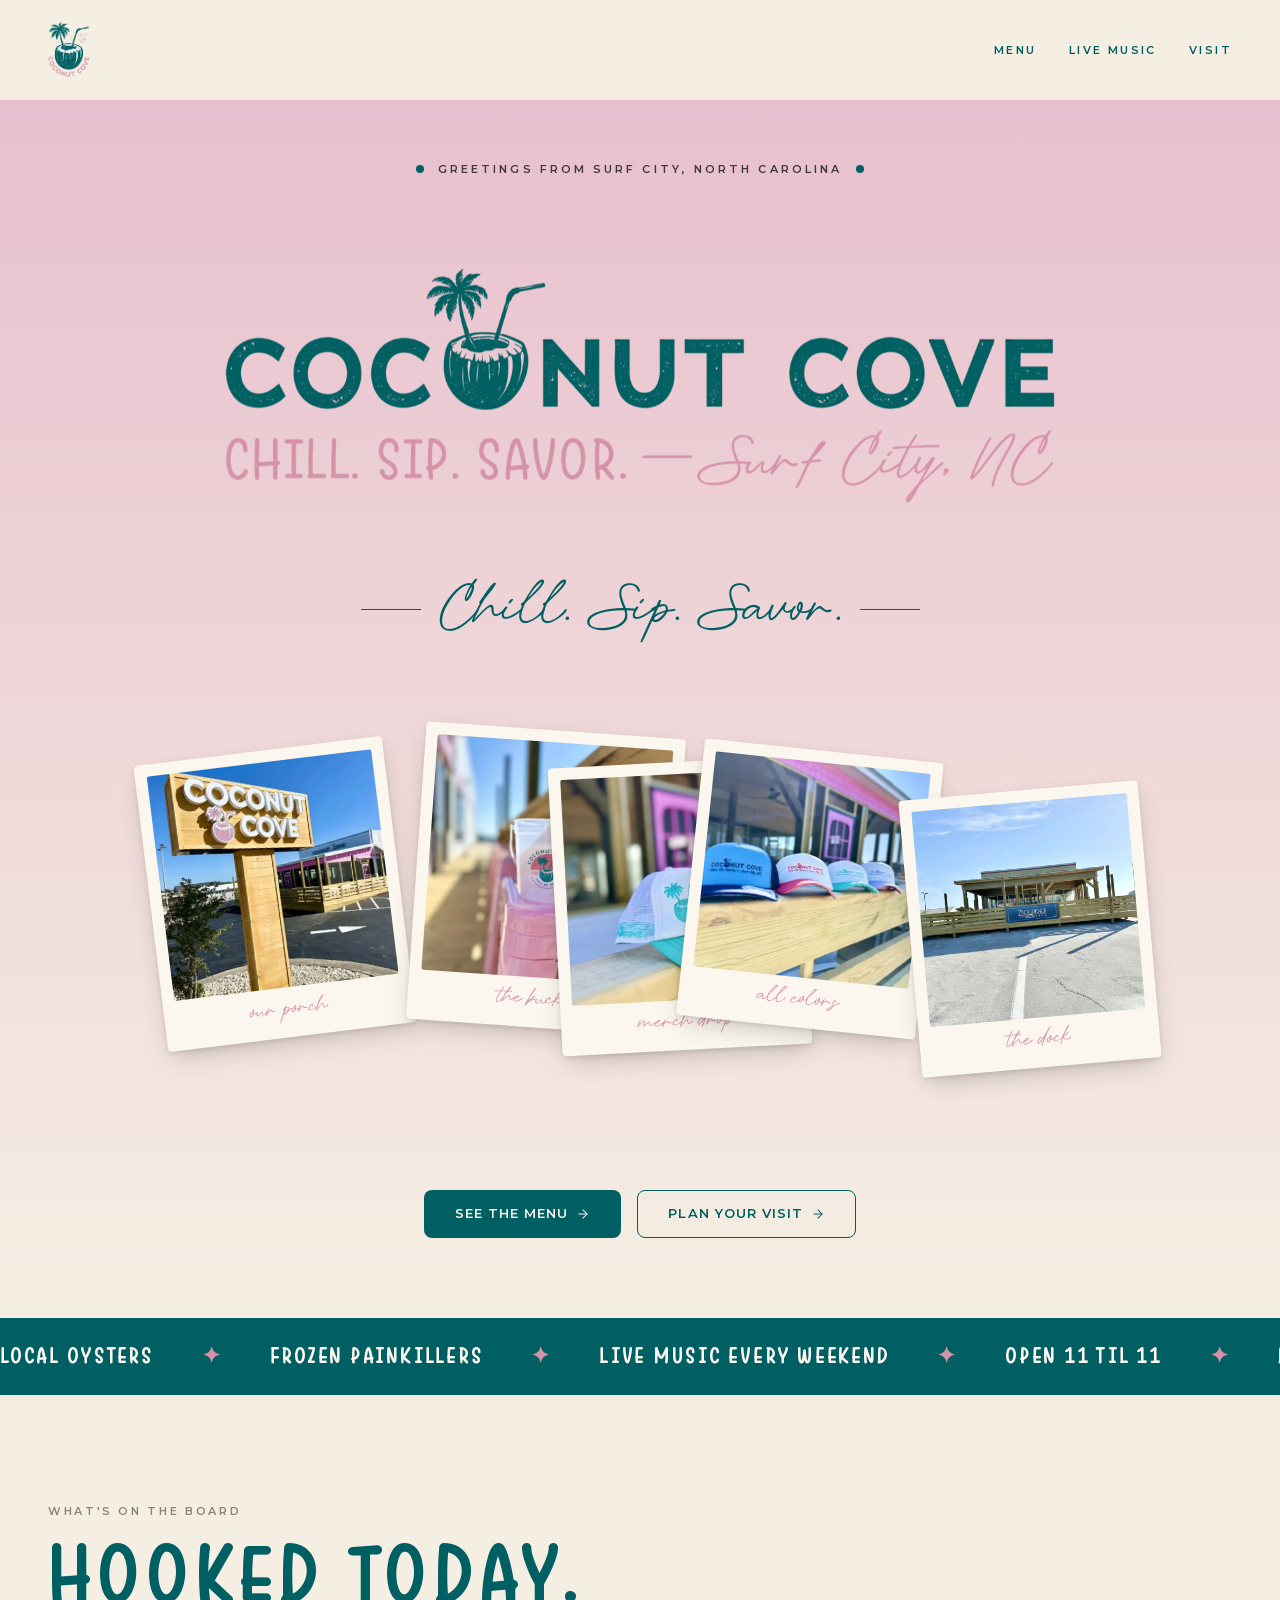
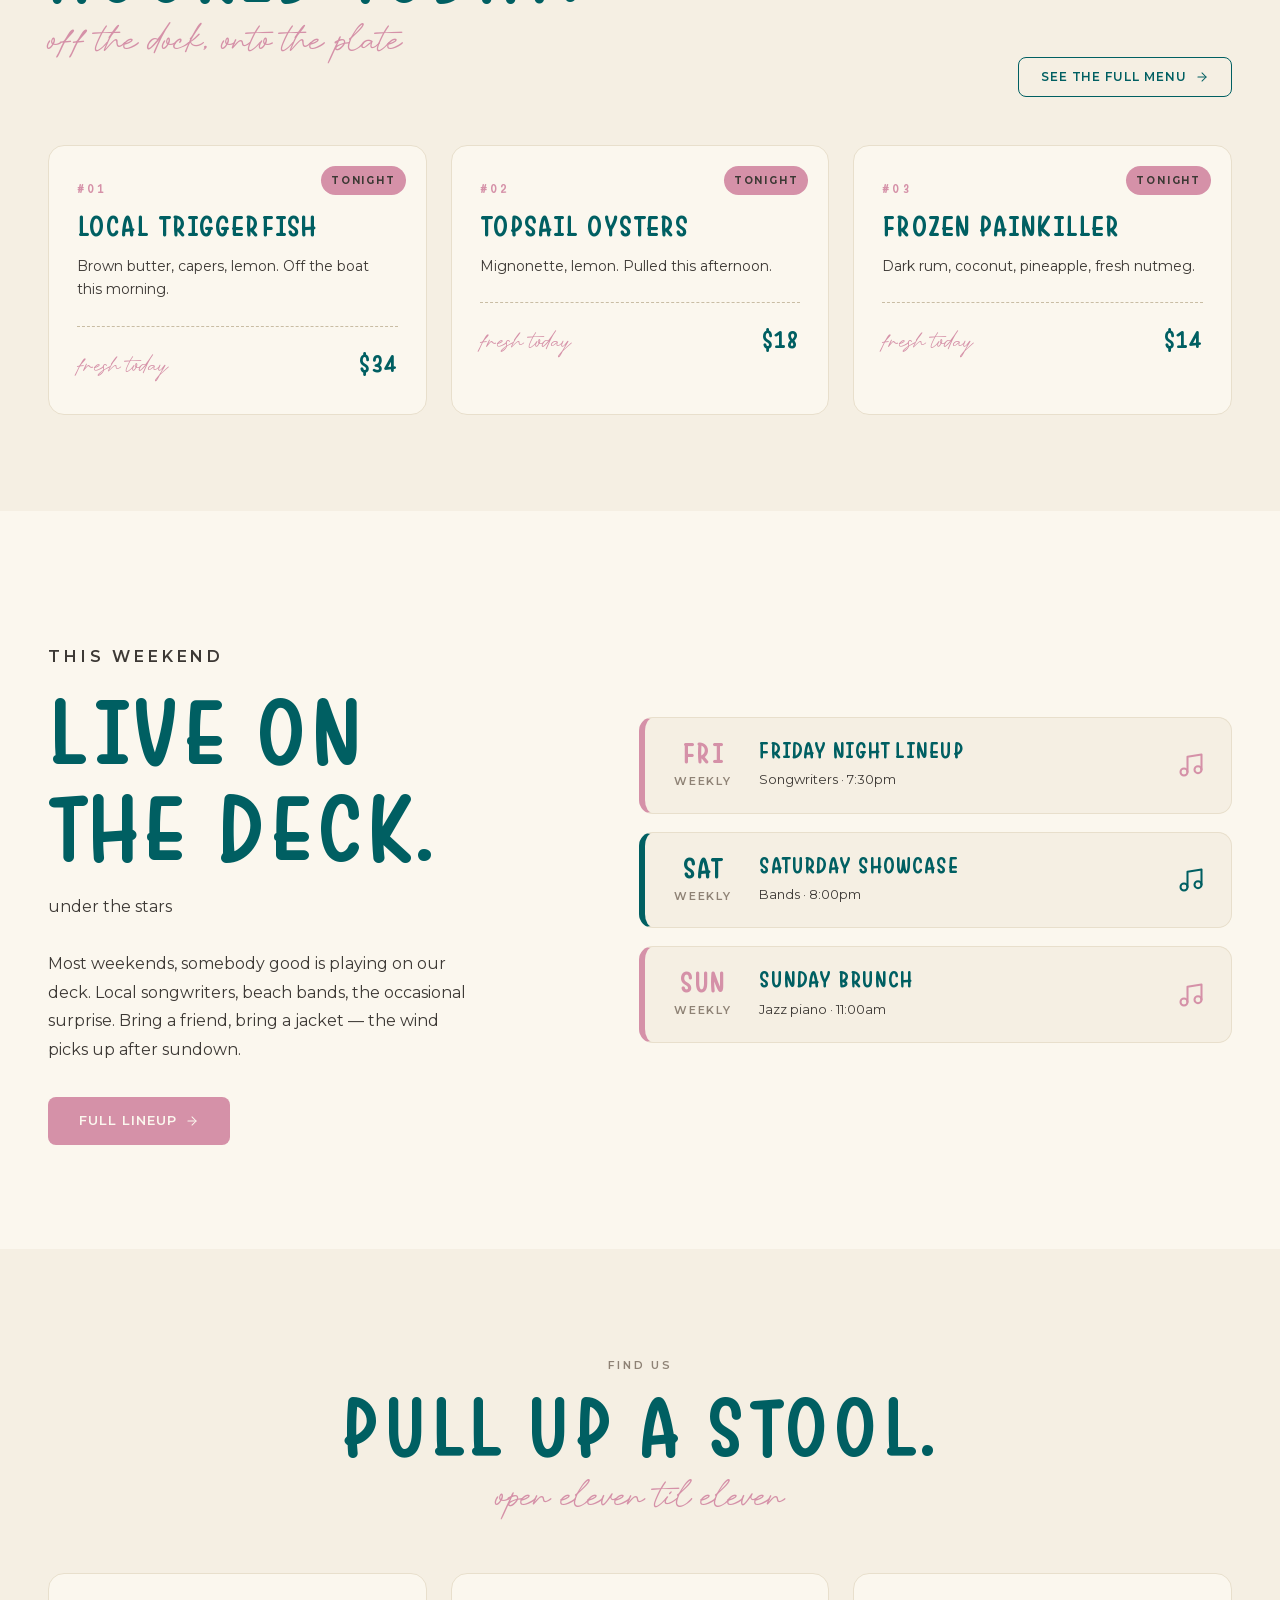
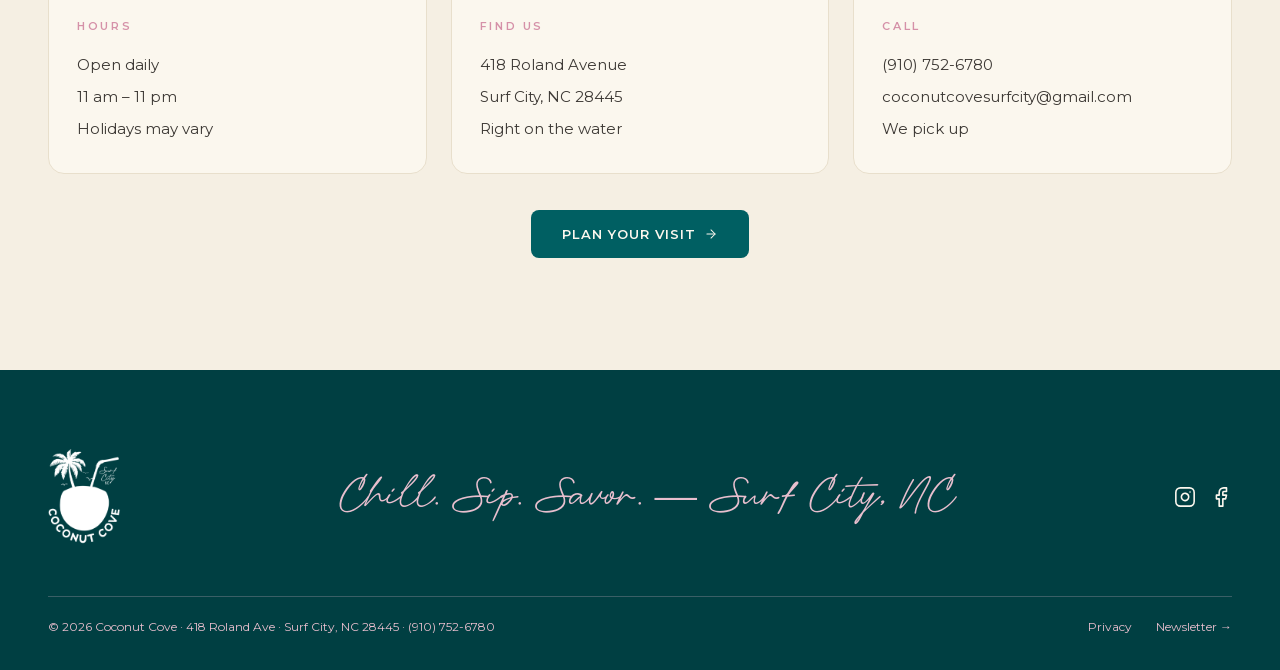
==== commit 02d935c8: "Remove all reservation UI — restaurant can't take reservations yet Strip every "Reserve a table" / "" ====
--- a/index.html
+++ b/index.html
@@ -117,12 +117,7 @@
     <a href="menu.html">Menu</a>
     <a href="live-music.html">Live Music</a>
     <a href="visit.html">Visit</a>
-    <a href="#" class="cc-nav__reserve" data-open-reserve>Reserve a table</a>
   </nav>
-
-  <button class="cc-btn cc-btn--pink cc-btn--md cc-header__reserve" type="button" data-open-reserve>
-    Reserve a table
-  </button>
 </header>
 
 <main id="main">
@@ -173,11 +168,12 @@
     </div>
 
     <div class="home-hero__ctas">
-      <button class="cc-btn cc-btn--primary cc-btn--lg" type="button" data-open-reserve>
-        Reserve a table
-      </button>
-      <a href="menu.html" class="cc-btn cc-btn--ghost cc-btn--lg">
-        Tonight's menu
+      <a href="menu.html" class="cc-btn cc-btn--primary cc-btn--lg">
+        See the menu
+        <svg width="14" height="14" viewBox="0 0 24 24" fill="none" stroke="currentColor" stroke-width="1.75" stroke-linecap="round" stroke-linejoin="round" aria-hidden="true"><line x1="5" y1="12" x2="19" y2="12"/><polyline points="12 5 19 12 12 19"/></svg>
+      </a>
+      <a href="visit.html" class="cc-btn cc-btn--ghost cc-btn--lg">
+        Plan your visit
         <svg width="14" height="14" viewBox="0 0 24 24" fill="none" stroke="currentColor" stroke-width="1.75" stroke-linecap="round" stroke-linejoin="round" aria-hidden="true"><line x1="5" y1="12" x2="19" y2="12"/><polyline points="12 5 19 12 12 19"/></svg>
       </a>
     </div>
@@ -388,34 +384,6 @@
     </div>
   </div>
 </footer>
-
-<!-- ============================================================
-     RESERVE MODAL
-     ============================================================ -->
-<div id="reserve-modal" class="cc-modal" role="dialog" aria-modal="true" aria-hidden="true"
-     aria-labelledby="reserve-modal-title">
-  <div class="cc-modal__panel" role="document">
-    <img src="assets/images/coconut-drink-pink.webp" alt="" class="cc-modal__bg-drink" aria-hidden="true" width="500" height="595" loading="lazy">
-    <button type="button" class="cc-modal__close" aria-label="Close reservation dialog" data-close-reserve>
-      <svg width="14" height="14" viewBox="0 0 24 24" fill="none" stroke="currentColor" stroke-width="2" stroke-linecap="round" aria-hidden="true">
-        <line x1="18" y1="6" x2="6" y2="18"/><line x1="6" y1="6" x2="18" y2="18"/>
-      </svg>
-    </button>
-    <div style="position: relative;">
-      <img src="assets/images/coconut-drink-teal.webp" alt="" class="cc-modal__drink-icon" aria-hidden="true" width="500" height="596" loading="lazy">
-      <span class="cc-modal__chip">Reservations</span>
-      <h2 id="reserve-modal-title" class="cc-heading cc-modal__heading">Coming<br>soon.</h2>
-      <p class="cc-script cc-modal__tagline">save us a seat for now</p>
-      <p class="cc-modal__text">We're getting online reservations wired up. In the meantime, give us a call — we'll take great care of you.</p>
-      <div class="cc-modal__actions">
-        <a href="tel:+19107526780" class="cc-modal__call">
-          <svg width="16" height="16" viewBox="0 0 24 24" fill="none" stroke="currentColor" stroke-width="1.75" stroke-linecap="round" stroke-linejoin="round" aria-hidden="true"><path d="M22 16.92V20a2 2 0 0 1-2.18 2A19.86 19.86 0 0 1 2 4.18 2 2 0 0 1 4 2h3.09a2 2 0 0 1 2 1.72 12.84 12.84 0 0 0 .7 2.81 2 2 0 0 1-.45 2.11L8 10a16 16 0 0 0 6 6l1.36-1.36a2 2 0 0 1 2.11-.45 12.84 12.84 0 0 0 2.81.7A2 2 0 0 1 22 16.92z"/></svg>
-          Call 910-752-6780
-        </a>
-        <button type="button" class="cc-modal__got-it" data-close-reserve>Got it</button>
-      </div>
-    </div>
-  </div>
 </div>
 
 <script src="assets/js/site.js" defer></script>
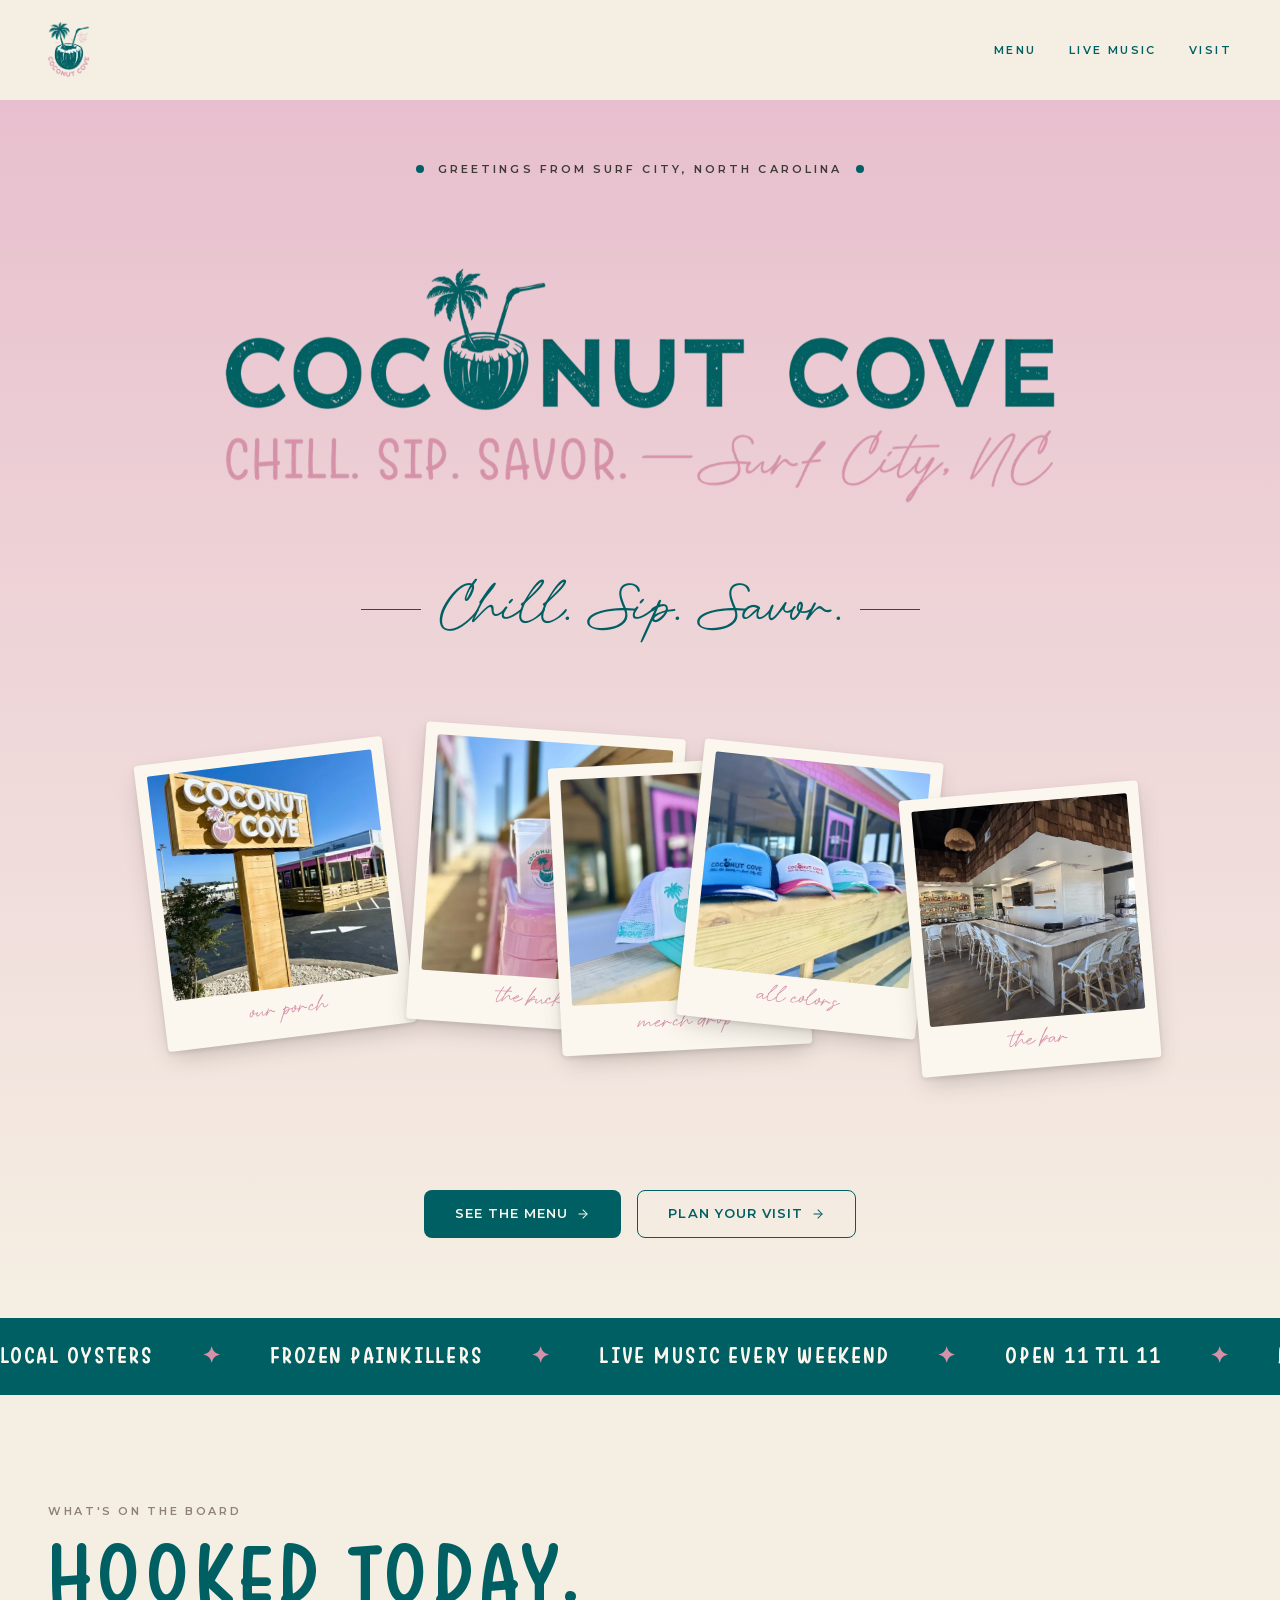
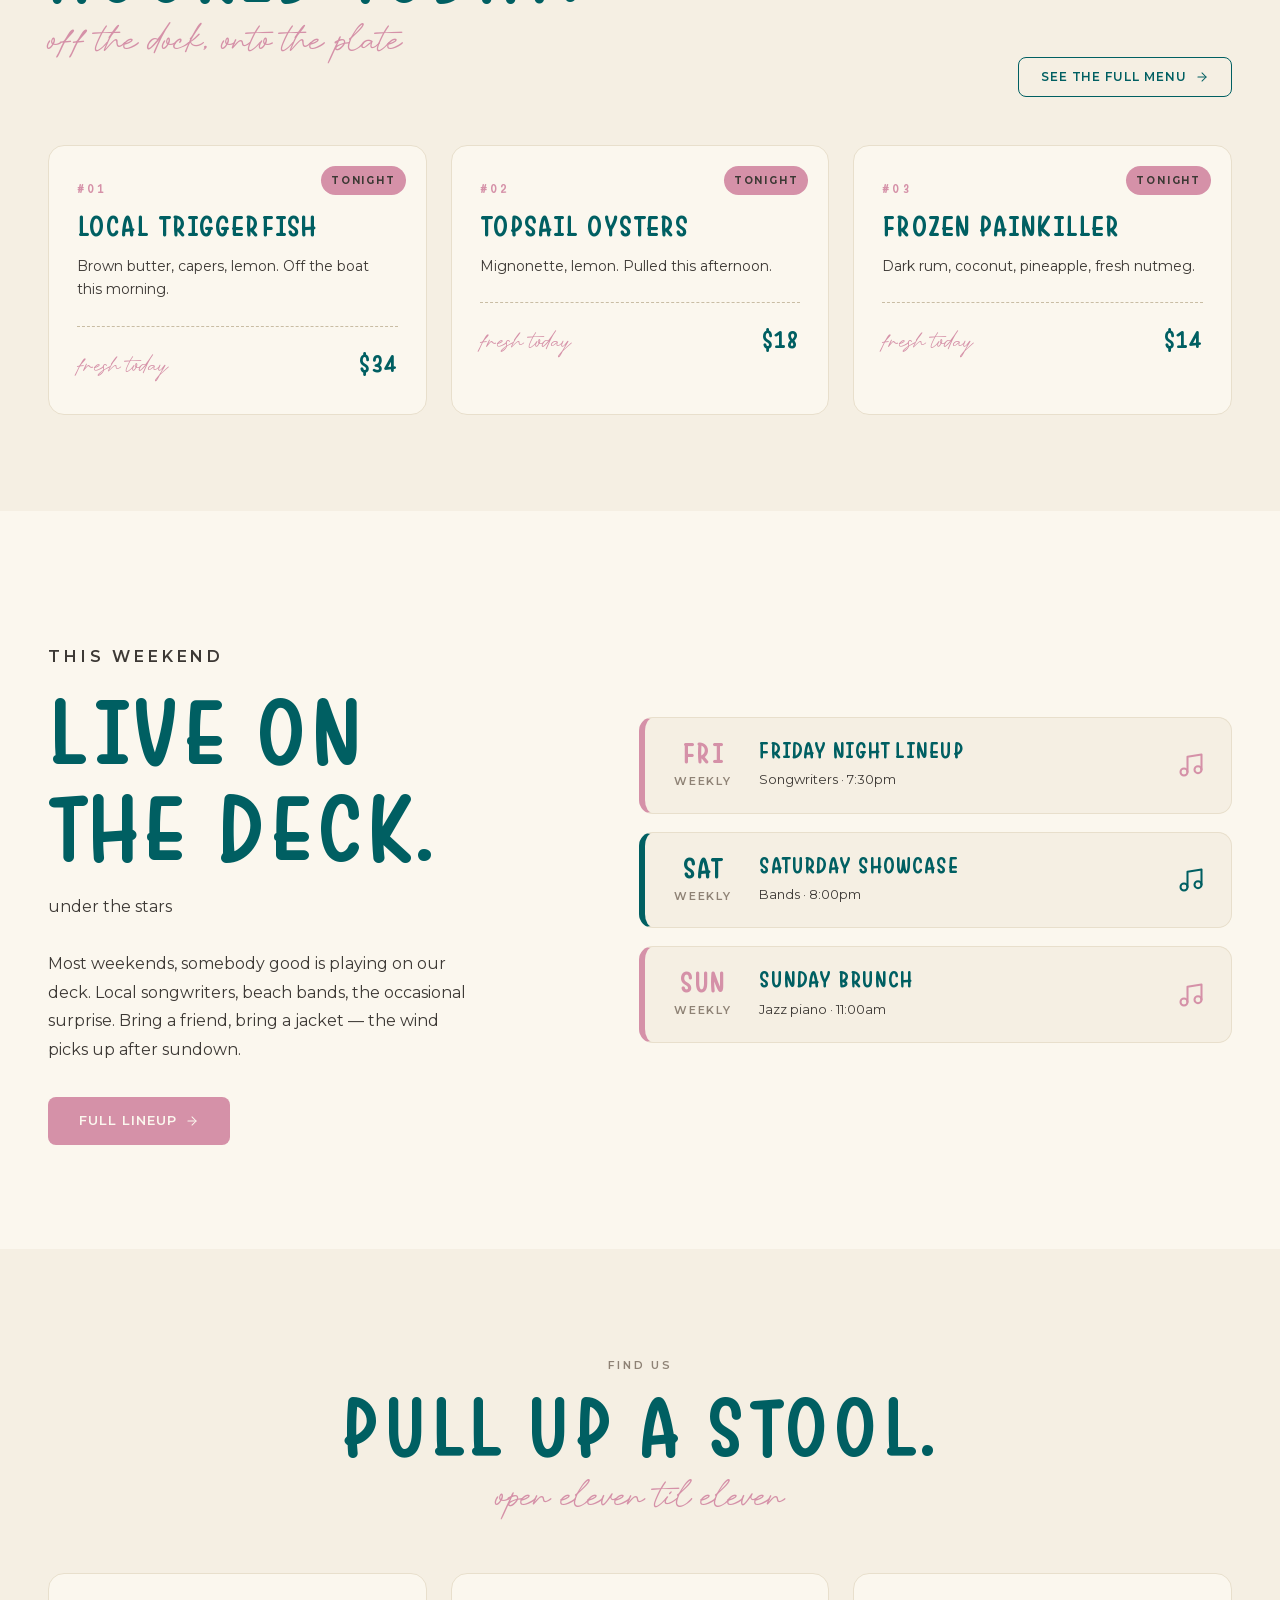
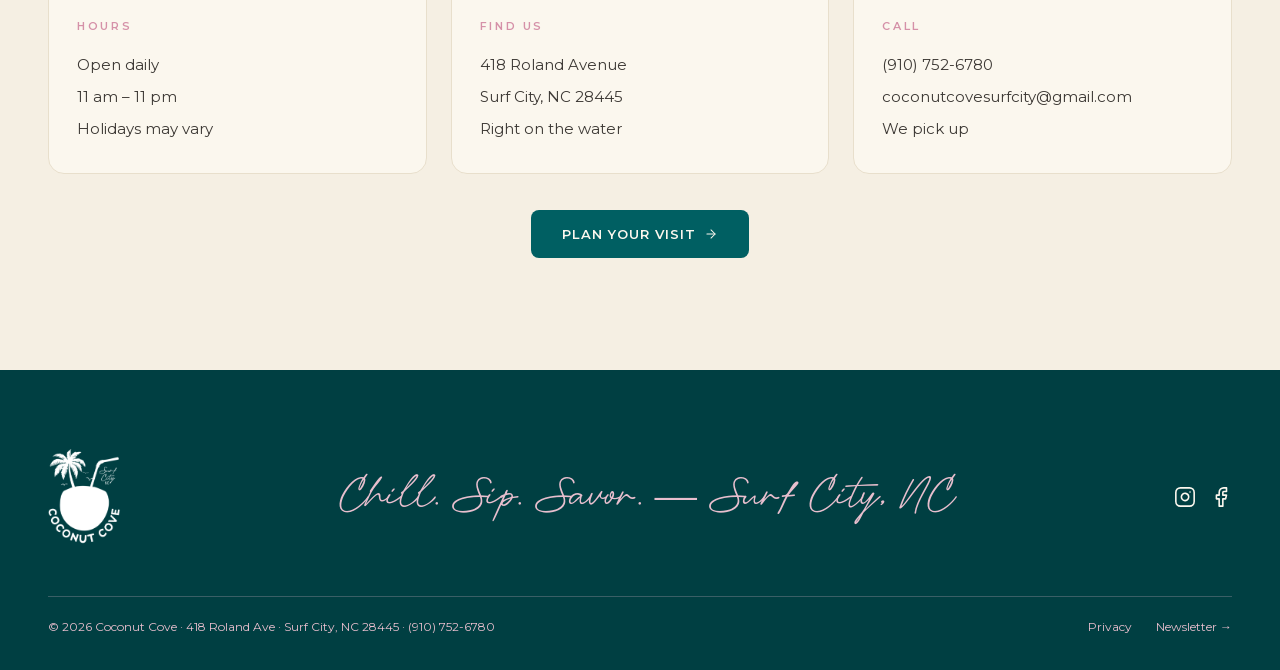
==== commit f95610c8: "Swap home hero polaroid 5: bar interior in place of "the dock" Replace the building-exterior shot wi" ====
--- a/index.html
+++ b/index.html
@@ -162,8 +162,8 @@
         <figcaption class="polaroid__caption">all colors</figcaption>
       </figure>
       <figure class="polaroid polaroid--5">
-        <div class="polaroid__photo" style="background-image: url('assets/photos/building-wide.webp')" role="img" aria-label="Coconut Cove building exterior and dock"></div>
-        <figcaption class="polaroid__caption">the dock</figcaption>
+        <div class="polaroid__photo" style="background-image: url('assets/photos/bar-interior.webp')" role="img" aria-label="The bar inside Coconut Cove — rattan stools, marble counter, full liquor selection"></div>
+        <figcaption class="polaroid__caption">the bar</figcaption>
       </figure>
     </div>
 
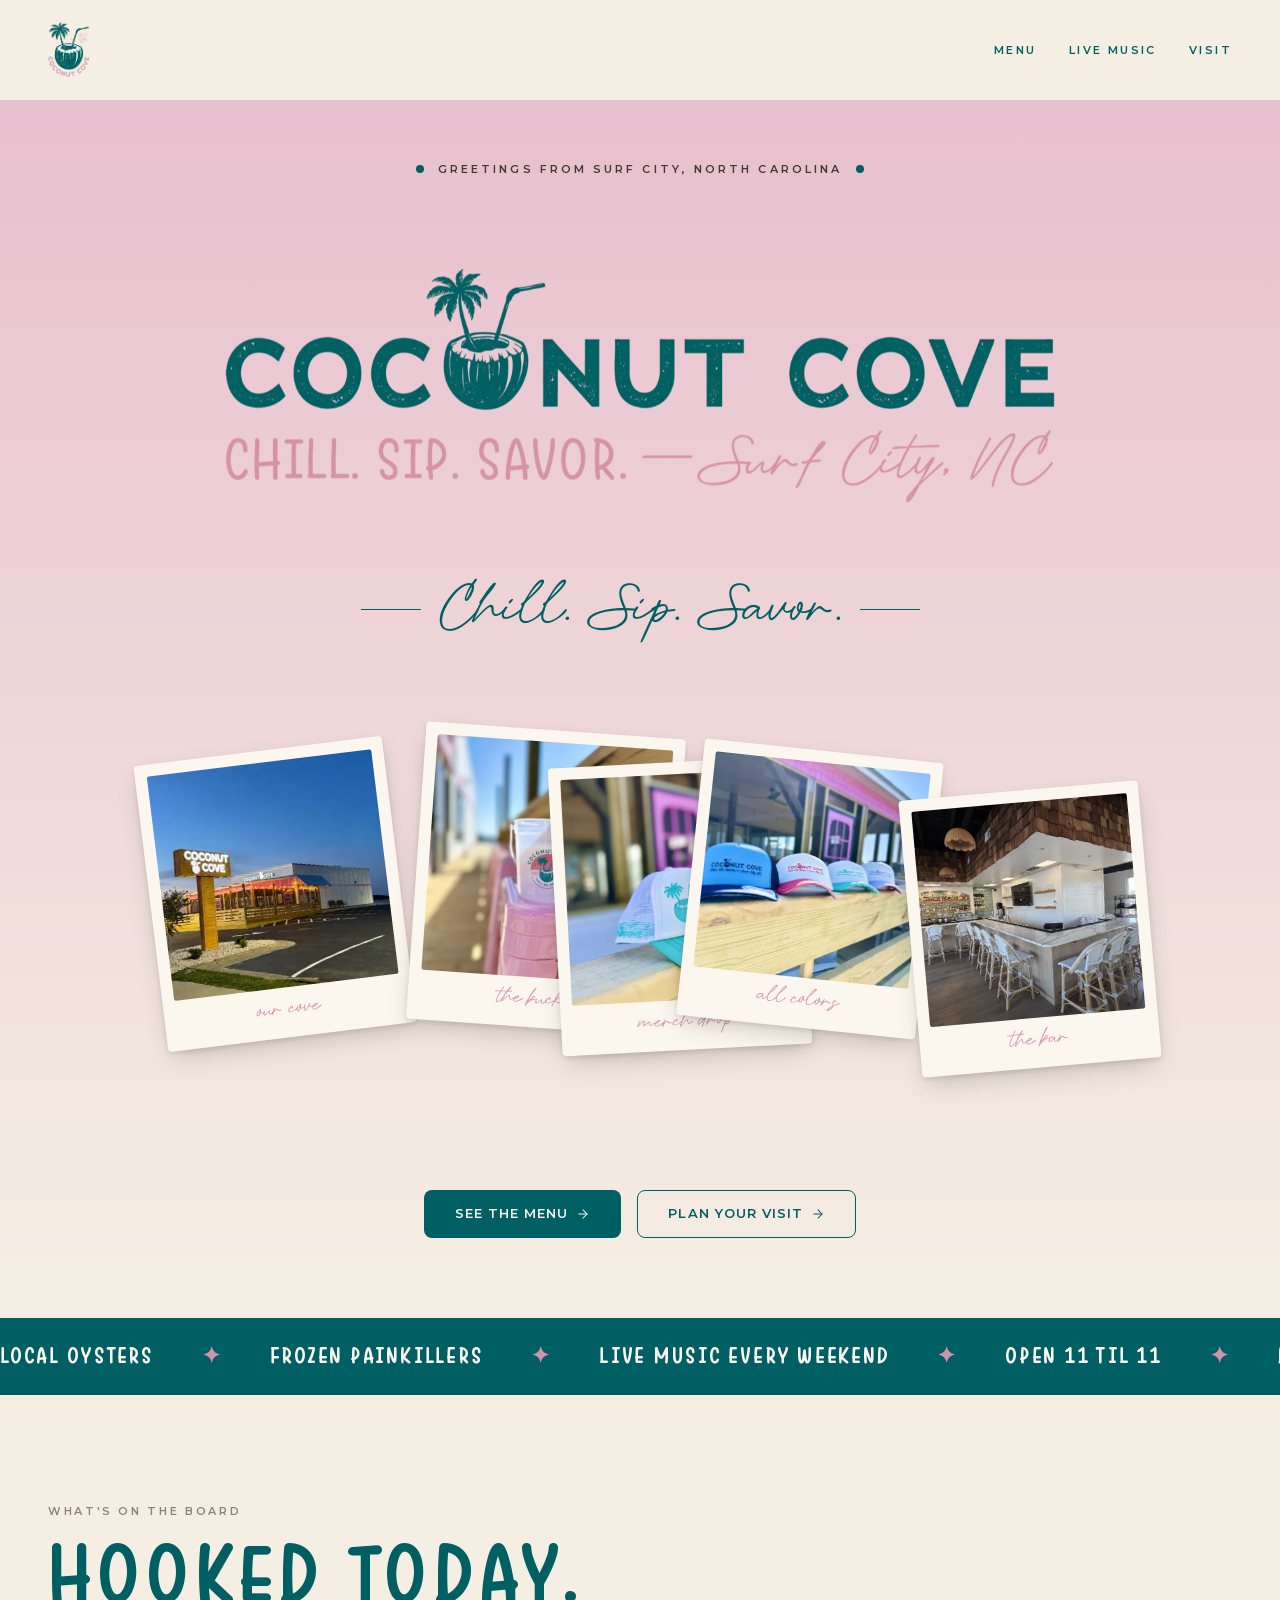
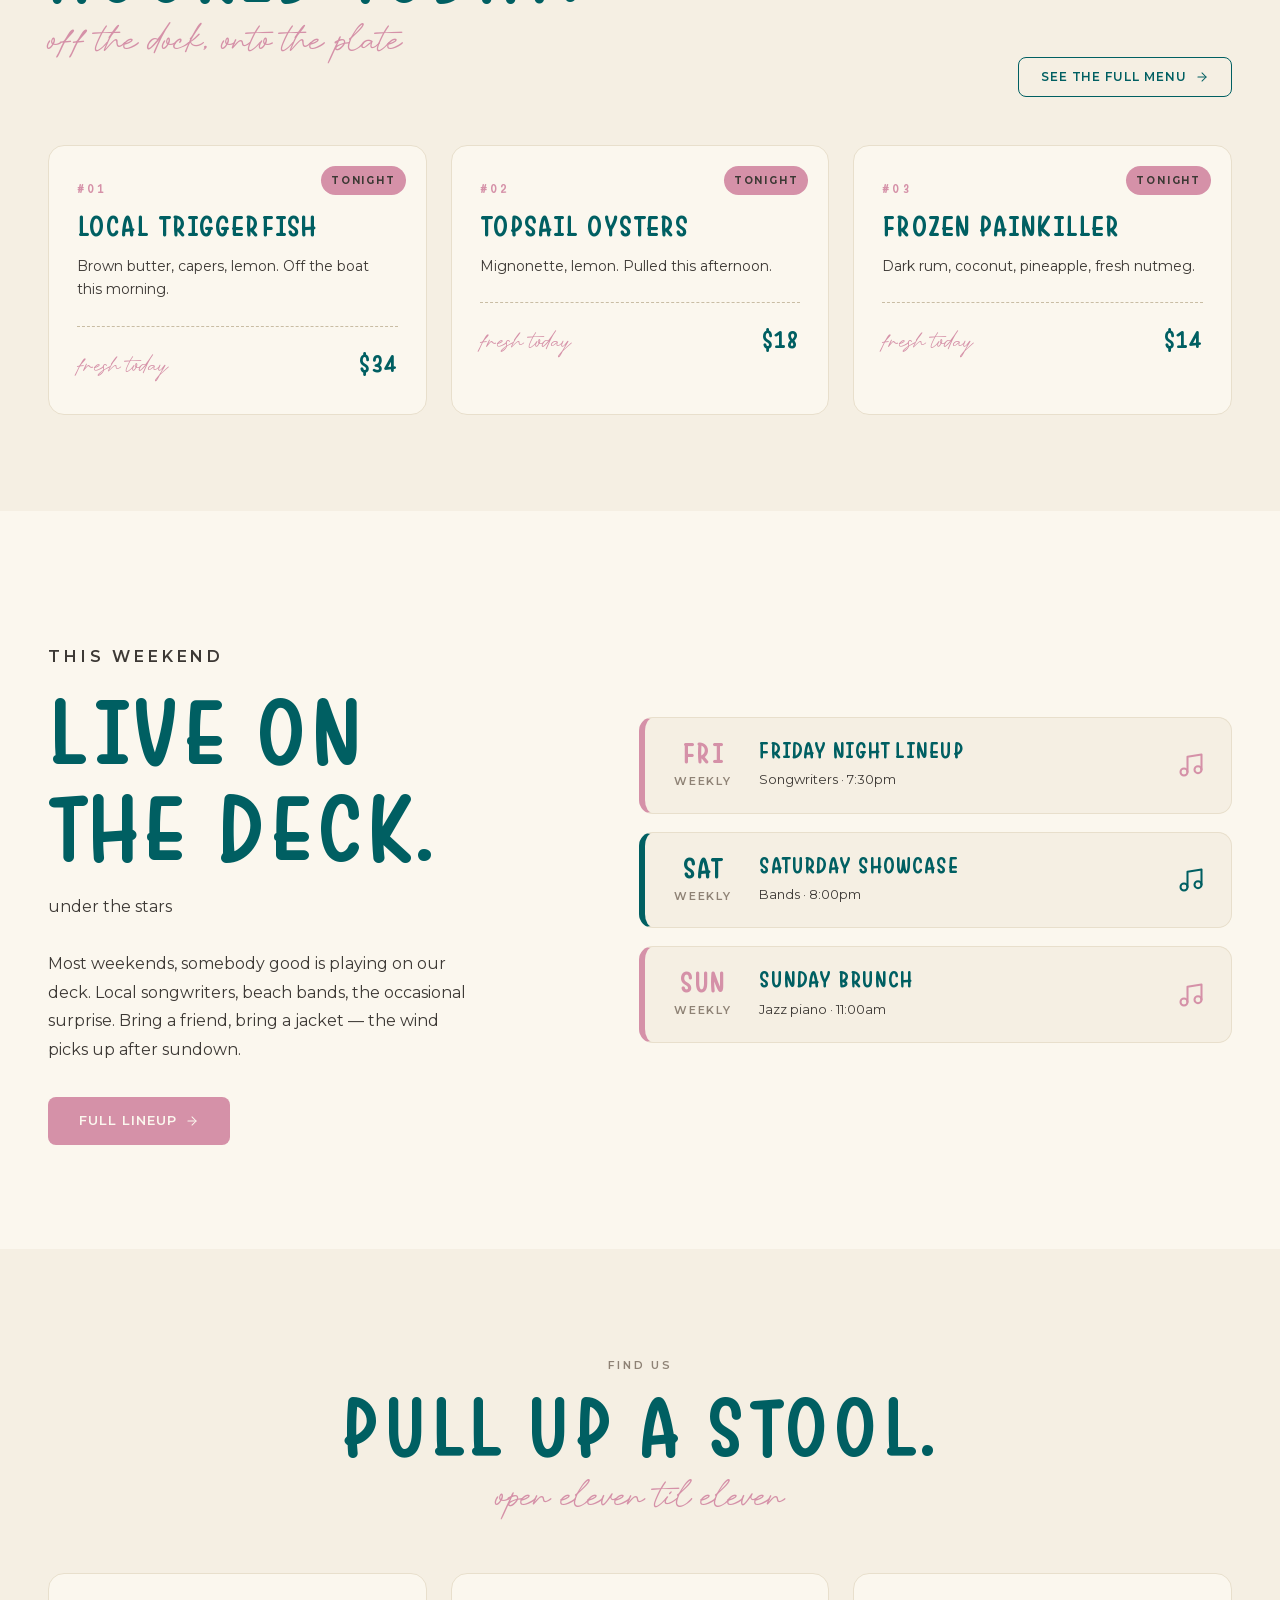
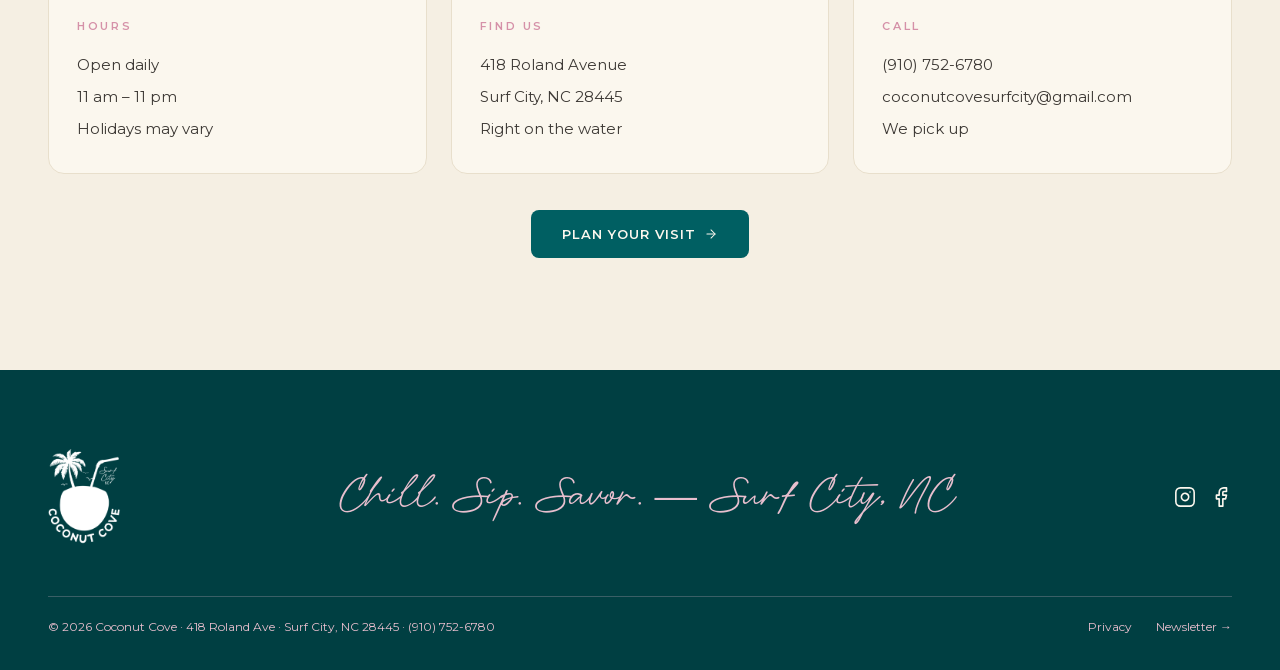
==== commit bb5767e3: "Swap home hero polaroid 1 + Schema image: dusk exterior shot Replace the daytime sign-front shot wit" ====
--- a/index.html
+++ b/index.html
@@ -46,7 +46,7 @@
   "name": "Coconut Cove",
   "image": [
     "https://coconutcovesurfcity.com/assets/photos/og-coconut-cove.jpg",
-    "https://coconutcovesurfcity.com/assets/photos/building-wide.webp"
+    "https://coconutcovesurfcity.com/assets/photos/cove-exterior-large.webp"
   ],
   "logo": "https://coconutcovesurfcity.com/assets/images/favicon-192.png",
   "url": "https://coconutcovesurfcity.com/",
@@ -146,8 +146,8 @@
 
     <div class="collage" aria-label="Polaroid photo collage of Coconut Cove">
       <figure class="polaroid polaroid--1">
-        <div class="polaroid__photo" style="background-image: url('assets/photos/sign-exterior.webp')" role="img" aria-label="Coconut Cove front porch and sign"></div>
-        <figcaption class="polaroid__caption">our porch</figcaption>
+        <div class="polaroid__photo" style="background-image: url('assets/photos/cove-exterior.webp')" role="img" aria-label="Coconut Cove at dusk — illuminated wordmark sign, string lights along the wraparound porch, sunset behind the building"></div>
+        <figcaption class="polaroid__caption">our cove</figcaption>
       </figure>
       <figure class="polaroid polaroid--2">
         <div class="polaroid__photo" style="background-image: url('assets/photos/bucket-pink.webp')" role="img" aria-label="Pink merch bucket"></div>
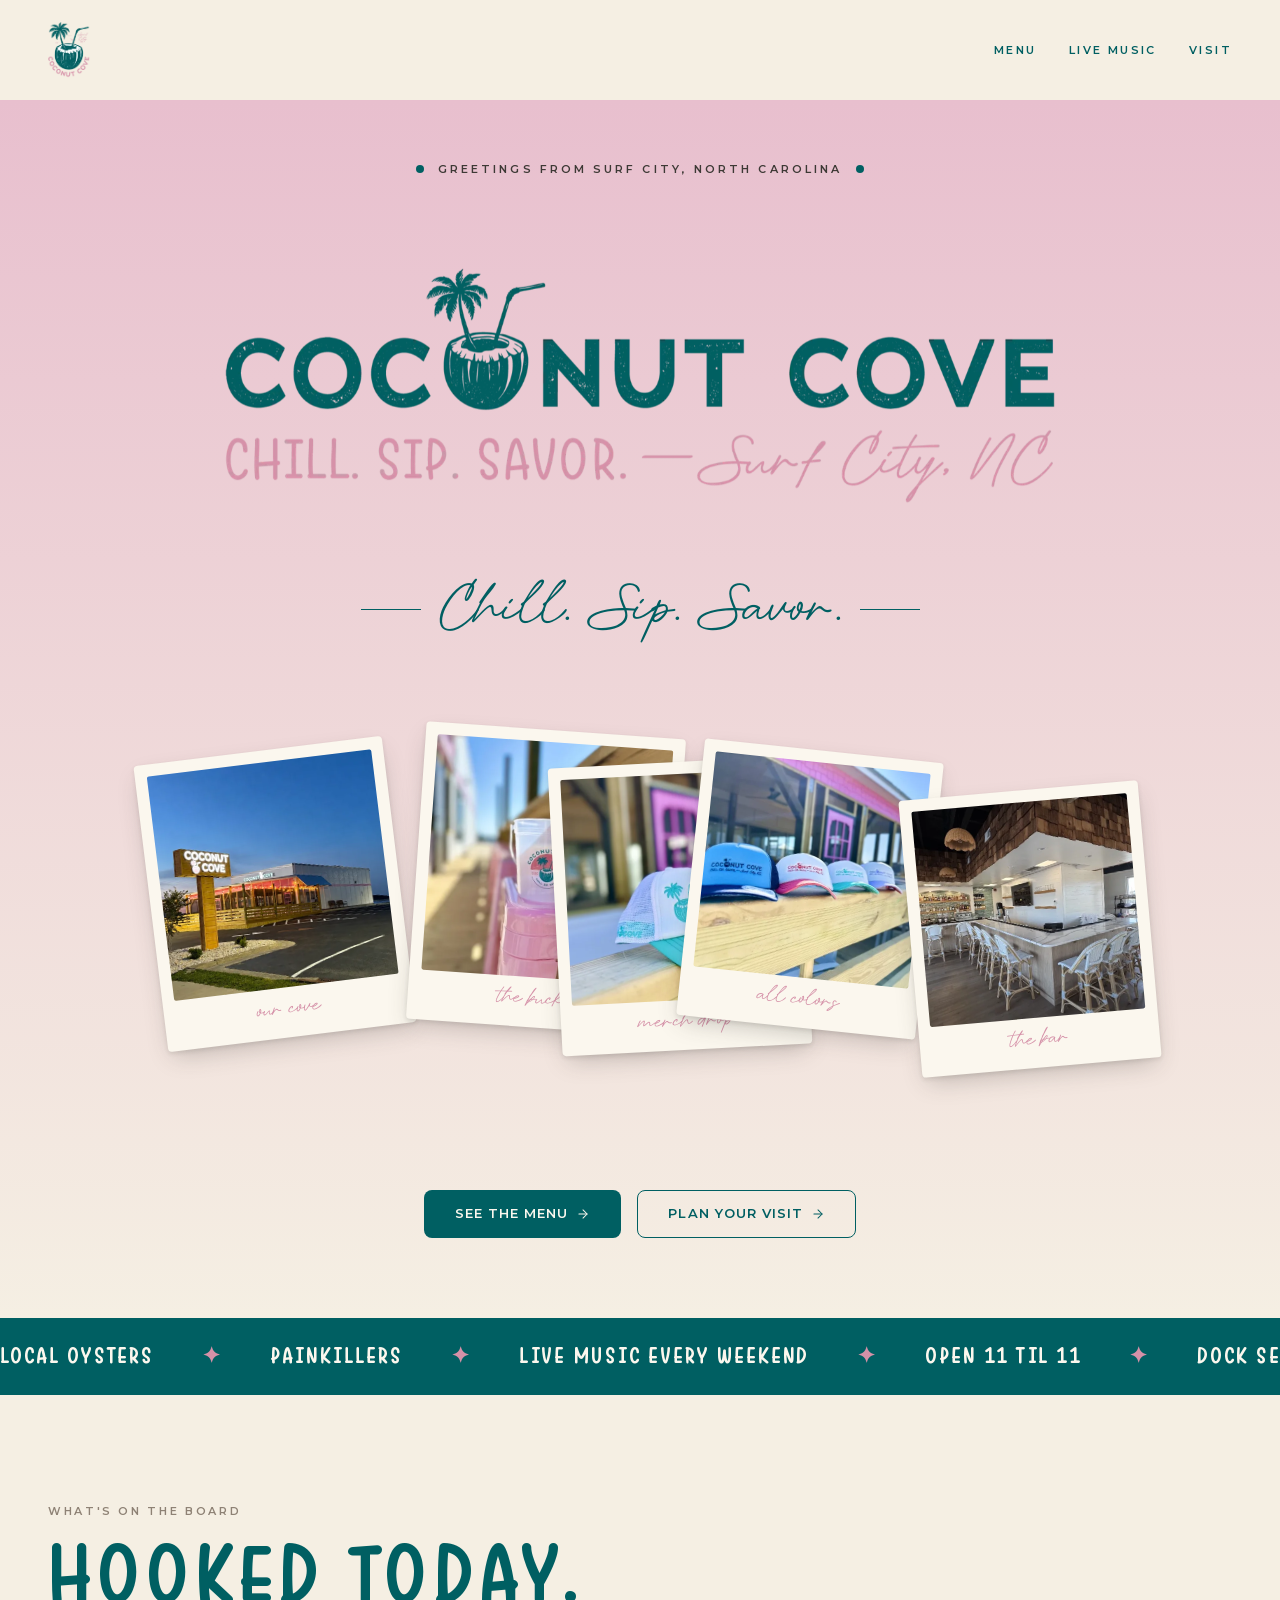
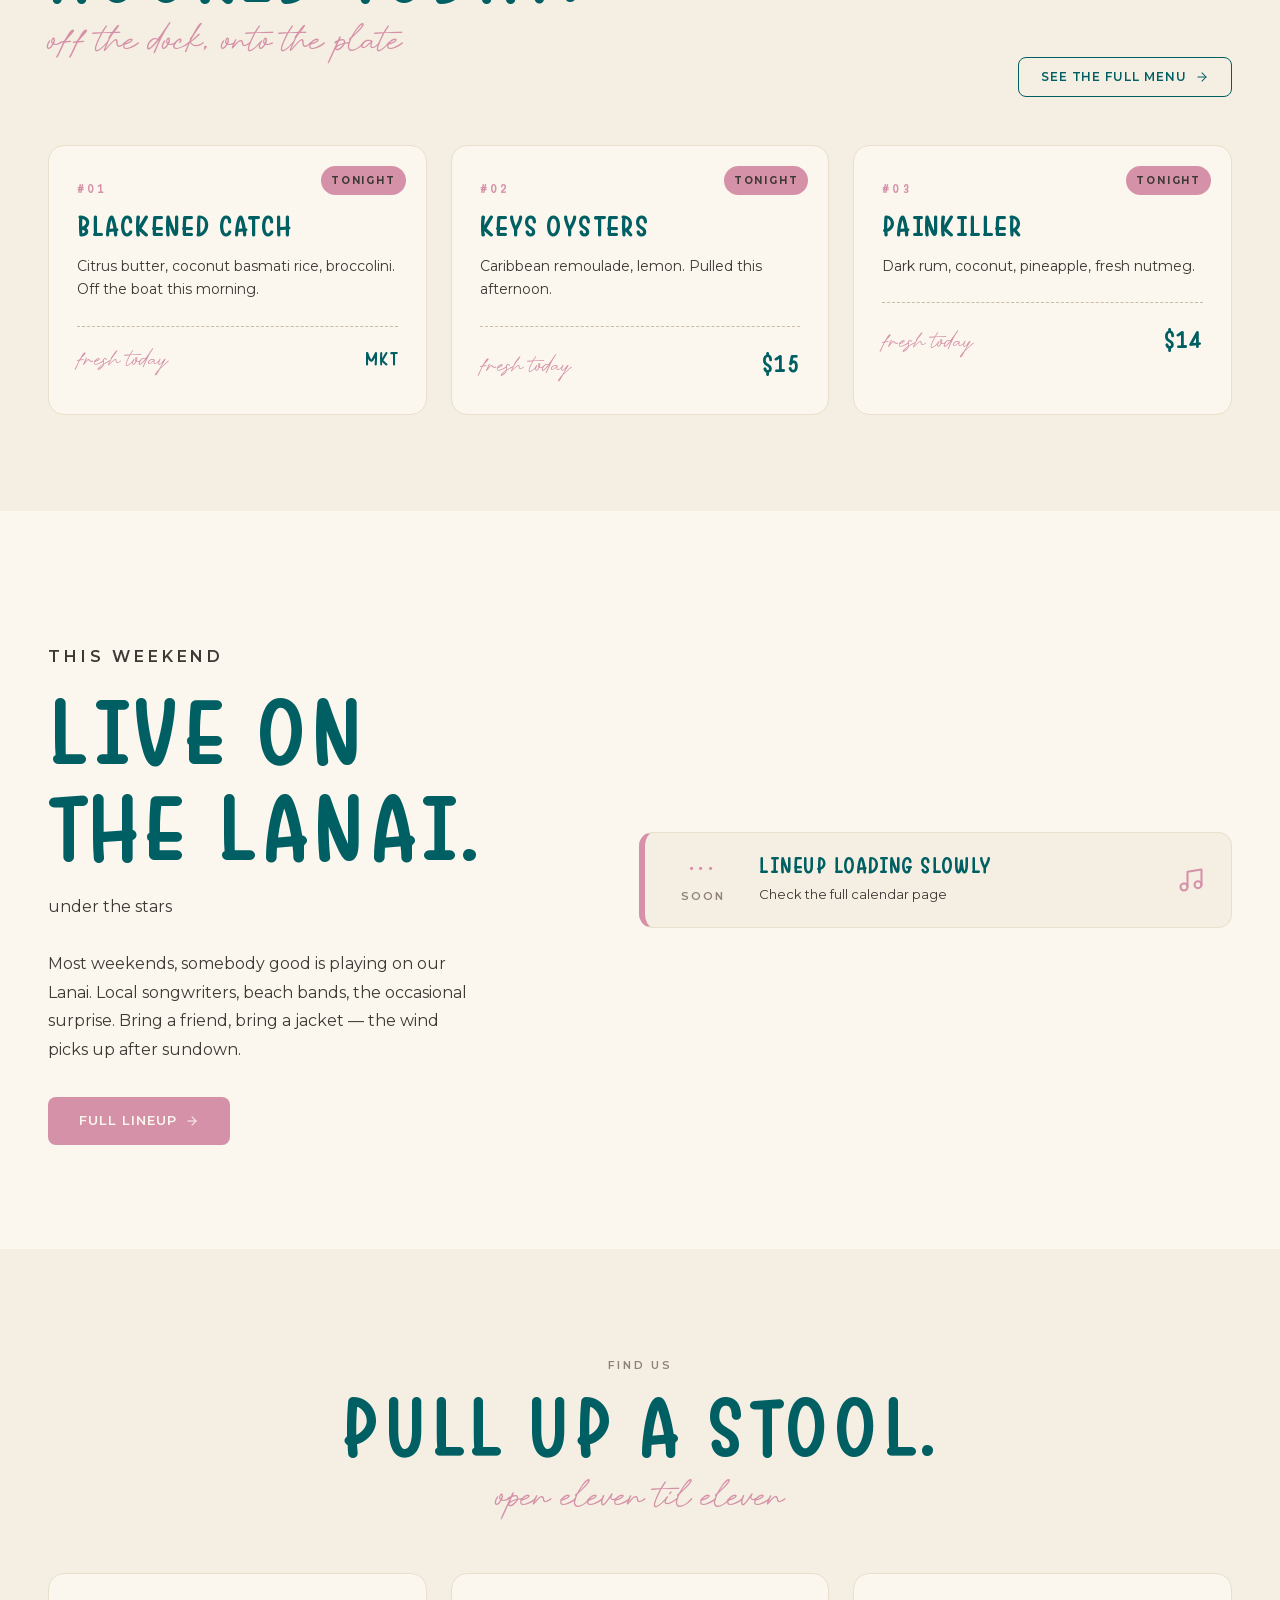
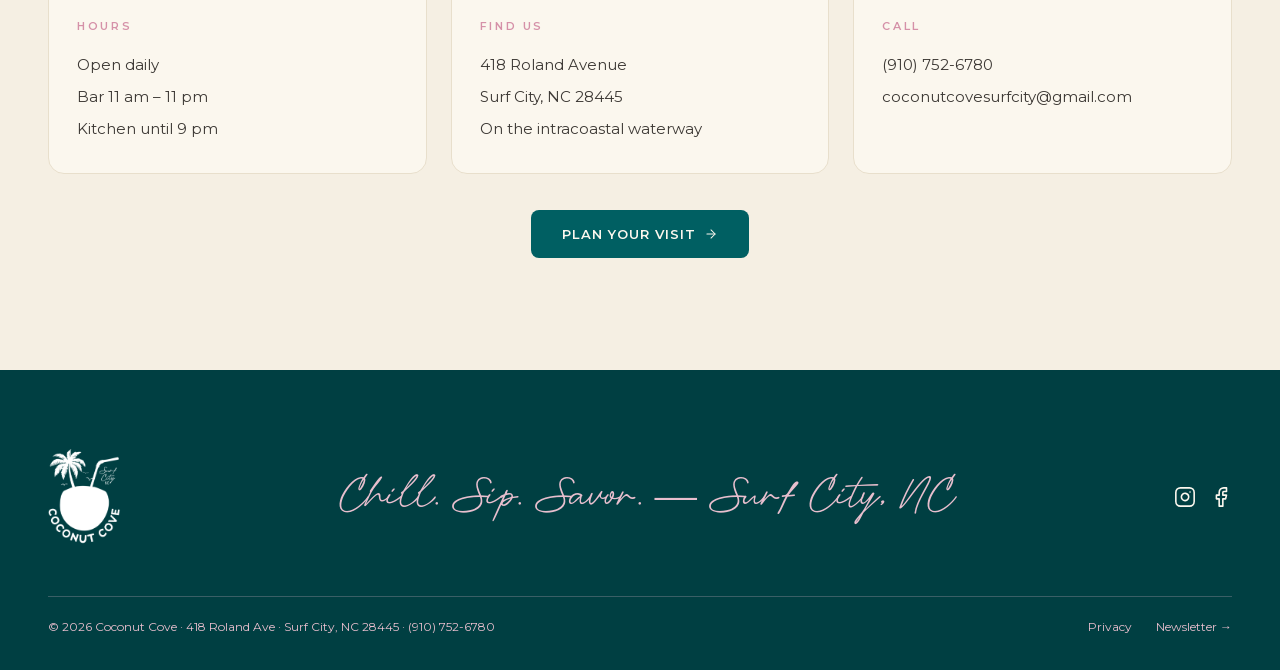
==== commit 0c1b212c: "Content updates: Painkillers, kitchen hours, Lanai, dynamic music, more Working through a batch of c" ====
--- a/index.html
+++ b/index.html
@@ -6,7 +6,7 @@
 <meta name="theme-color" content="#005F62">
 
 <title>Coconut Cove | Seafood Restaurant & Live Music — Surf City, NC</title>
-<meta name="description" content="Coconut Cove is a waterfront seafood restaurant and bar in Surf City, NC. Fresh local catch, coastal cocktails, dock seating, and live music every weekend. Open 11am–11pm daily.">
+<meta name="description" content="Coconut Cove is a waterfront seafood restaurant and bar on the intracoastal waterway in Surf City, NC. Fresh local catch, coastal cocktails, painkillers, and live music on the Lanai every weekend. Bar open 11am–11pm daily; kitchen serves until 9pm.">
 <meta name="keywords" content="Coconut Cove, Surf City NC restaurant, waterfront restaurant Surf City, seafood Surf City NC, live music Surf City, Topsail Island restaurants, Roland Ave Surf City">
 <link rel="canonical" href="https://coconutcovesurfcity.com/">
 
@@ -14,7 +14,7 @@
 <meta property="og:type" content="restaurant">
 <meta property="og:site_name" content="Coconut Cove">
 <meta property="og:title" content="Coconut Cove — Seafood, Cocktails & Live Music in Surf City, NC">
-<meta property="og:description" content="Waterfront seafood restaurant in Surf City, NC. Fresh local catch, frozen painkillers, dock seating, live music every weekend. Open 11am–11pm daily.">
+<meta property="og:description" content="Waterfront seafood restaurant on the intracoastal waterway in Surf City, NC. Fresh local catch, painkillers, live music on the Lanai every weekend. Bar 11am–11pm; kitchen until 9pm.">
 <meta property="og:url" content="https://coconutcovesurfcity.com/">
 <meta property="og:image" content="https://coconutcovesurfcity.com/assets/photos/og-coconut-cove.jpg">
 <meta property="og:locale" content="en_US">
@@ -81,8 +81,7 @@
   "hasMenu": "https://coconutcovesurfcity.com/menu.html",
   "amenityFeature": [
     { "@type": "LocationFeatureSpecification", "name": "Waterfront dining", "value": true },
-    { "@type": "LocationFeatureSpecification", "name": "Dock seating",       "value": true },
-    { "@type": "LocationFeatureSpecification", "name": "Live music",         "value": true }
+    { "@type": "LocationFeatureSpecification", "name": "Live music",        "value": true }
   ]
 }
 </script>
@@ -186,22 +185,22 @@
     <div class="cc-marquee__track">
       <!-- duplicated 3× for seamless loop -->
       <span class="cc-marquee__item">Local oysters<span class="cc-marquee__star">✦</span></span>
-      <span class="cc-marquee__item">Frozen painkillers<span class="cc-marquee__star">✦</span></span>
+      <span class="cc-marquee__item">Painkillers<span class="cc-marquee__star">✦</span></span>
       <span class="cc-marquee__item">Live music every weekend<span class="cc-marquee__star">✦</span></span>
       <span class="cc-marquee__item">Open 11 til 11<span class="cc-marquee__star">✦</span></span>
-      <span class="cc-marquee__item">Dock seating<span class="cc-marquee__star">✦</span></span>
+      <span class="cc-marquee__item">Dock seating coming soon<span class="cc-marquee__star">✦</span></span>
       <span class="cc-marquee__item">Surf City, NC<span class="cc-marquee__star">✦</span></span>
       <span class="cc-marquee__item">Local oysters<span class="cc-marquee__star">✦</span></span>
-      <span class="cc-marquee__item">Frozen painkillers<span class="cc-marquee__star">✦</span></span>
+      <span class="cc-marquee__item">Painkillers<span class="cc-marquee__star">✦</span></span>
       <span class="cc-marquee__item">Live music every weekend<span class="cc-marquee__star">✦</span></span>
       <span class="cc-marquee__item">Open 11 til 11<span class="cc-marquee__star">✦</span></span>
-      <span class="cc-marquee__item">Dock seating<span class="cc-marquee__star">✦</span></span>
+      <span class="cc-marquee__item">Dock seating coming soon<span class="cc-marquee__star">✦</span></span>
       <span class="cc-marquee__item">Surf City, NC<span class="cc-marquee__star">✦</span></span>
       <span class="cc-marquee__item">Local oysters<span class="cc-marquee__star">✦</span></span>
-      <span class="cc-marquee__item">Frozen painkillers<span class="cc-marquee__star">✦</span></span>
+      <span class="cc-marquee__item">Painkillers<span class="cc-marquee__star">✦</span></span>
       <span class="cc-marquee__item">Live music every weekend<span class="cc-marquee__star">✦</span></span>
       <span class="cc-marquee__item">Open 11 til 11<span class="cc-marquee__star">✦</span></span>
-      <span class="cc-marquee__item">Dock seating<span class="cc-marquee__star">✦</span></span>
+      <span class="cc-marquee__item">Dock seating coming soon<span class="cc-marquee__star">✦</span></span>
       <span class="cc-marquee__item">Surf City, NC<span class="cc-marquee__star">✦</span></span>
     </div>
   </div>
@@ -226,29 +225,29 @@
       <article class="board-card">
         <span class="board-card__tag">Tonight</span>
         <p class="board-card__num">#01</p>
-        <h3 class="cc-heading board-card__title cc-size-28">Local Triggerfish</h3>
-        <p class="board-card__desc">Brown butter, capers, lemon. Off the boat this morning.</p>
+        <h3 class="cc-heading board-card__title cc-size-28">Blackened Catch</h3>
+        <p class="board-card__desc">Citrus butter, coconut basmati rice, broccolini. Off the boat this morning.</p>
         <div class="board-card__foot">
           <span class="cc-script cc-size-22">fresh today</span>
-          <span class="board-card__price">$34</span>
+          <span class="board-card__price" style="font-size:18px;">MKT</span>
         </div>
       </article>
 
       <article class="board-card">
         <span class="board-card__tag">Tonight</span>
         <p class="board-card__num">#02</p>
-        <h3 class="cc-heading board-card__title cc-size-28">Topsail Oysters</h3>
-        <p class="board-card__desc">Mignonette, lemon. Pulled this afternoon.</p>
+        <h3 class="cc-heading board-card__title cc-size-28">Keys Oysters</h3>
+        <p class="board-card__desc">Caribbean remoulade, lemon. Pulled this afternoon.</p>
         <div class="board-card__foot">
           <span class="cc-script cc-size-22">fresh today</span>
-          <span class="board-card__price">$18</span>
+          <span class="board-card__price">$15</span>
         </div>
       </article>
 
       <article class="board-card">
         <span class="board-card__tag">Tonight</span>
         <p class="board-card__num">#03</p>
-        <h3 class="cc-heading board-card__title cc-size-28">Frozen Painkiller</h3>
+        <h3 class="cc-heading board-card__title cc-size-28">Painkiller</h3>
         <p class="board-card__desc">Dark rum, coconut, pineapple, fresh nutmeg.</p>
         <div class="board-card__foot">
           <span class="cc-script cc-size-22">fresh today</span>
@@ -266,10 +265,10 @@
       <div class="live-music-snippet__copy">
         <p class="cc-eyebrow">This weekend</p>
         <h2 id="live-music-h" class="cc-heading cc-size-92" style="color: var(--cc-teal); margin-top: 14px;">
-          Live on<br>the deck.
+          Live on<br>the Lanai.
         </h2>
         <p class="cc-script cc-size-48" style="margin-top: 14px;">under the stars</p>
-        <p>Most weekends, somebody good is playing on our deck. Local songwriters, beach bands, the occasional surprise. Bring a friend, bring a jacket — the wind picks up after sundown.</p>
+        <p>Most weekends, somebody good is playing on our Lanai. Local songwriters, beach bands, the occasional surprise. Bring a friend, bring a jacket — the wind picks up after sundown.</p>
         <p style="margin-top: 32px;">
           <a href="live-music.html" class="cc-btn cc-btn--pink cc-btn--lg">
             Full lineup
@@ -278,37 +277,15 @@
         </p>
       </div>
 
-      <ul class="live-music-snippet__list" aria-label="Weekend music lineup">
-        <li class="show-card show-card--pink">
+      <ul class="live-music-snippet__list" data-home-music aria-label="Next live music shows">
+        <li class="show-card show-card--pink" aria-hidden="true" style="opacity: 0.6;">
           <div class="show-card__date">
-            <div class="show-card__day">FRI</div>
-            <div class="show-card__when">WEEKLY</div>
+            <div class="show-card__day">···</div>
+            <div class="show-card__when">LOADING</div>
           </div>
           <div>
-            <div class="show-card__band">Friday Night Lineup</div>
-            <div class="show-card__style">Songwriters · 7:30pm</div>
-          </div>
-          <svg class="show-card__icon--pink" width="28" height="28" viewBox="0 0 24 24" fill="none" stroke="currentColor" stroke-width="1.75" stroke-linecap="round" stroke-linejoin="round" aria-hidden="true"><path d="M9 18V5l12-2v13"/><circle cx="6" cy="18" r="3"/><circle cx="18" cy="16" r="3"/></svg>
-        </li>
-        <li class="show-card show-card--teal">
-          <div class="show-card__date">
-            <div class="show-card__day">SAT</div>
-            <div class="show-card__when">WEEKLY</div>
-          </div>
-          <div>
-            <div class="show-card__band">Saturday Showcase</div>
-            <div class="show-card__style">Bands · 8:00pm</div>
-          </div>
-          <svg class="show-card__icon--teal" width="28" height="28" viewBox="0 0 24 24" fill="none" stroke="currentColor" stroke-width="1.75" stroke-linecap="round" stroke-linejoin="round" aria-hidden="true"><path d="M9 18V5l12-2v13"/><circle cx="6" cy="18" r="3"/><circle cx="18" cy="16" r="3"/></svg>
-        </li>
-        <li class="show-card show-card--pink">
-          <div class="show-card__date">
-            <div class="show-card__day">SUN</div>
-            <div class="show-card__when">WEEKLY</div>
-          </div>
-          <div>
-            <div class="show-card__band">Sunday Brunch</div>
-            <div class="show-card__style">Jazz piano · 11:00am</div>
+            <div class="show-card__band">Pulling the lineup…</div>
+            <div class="show-card__style">Syncing with our calendar</div>
           </div>
           <svg class="show-card__icon--pink" width="28" height="28" viewBox="0 0 24 24" fill="none" stroke="currentColor" stroke-width="1.75" stroke-linecap="round" stroke-linejoin="round" aria-hidden="true"><path d="M9 18V5l12-2v13"/><circle cx="6" cy="18" r="3"/><circle cx="18" cy="16" r="3"/></svg>
         </li>
@@ -330,8 +307,8 @@
         <p class="cc-eyebrow" style="color: var(--cc-pink);">Hours</p>
         <div class="visit-card__lines">
           <div>Open daily</div>
-          <div>11 am – 11 pm</div>
-          <div>Holidays may vary</div>
+          <div>Bar 11 am – 11 pm</div>
+          <div>Kitchen until 9 pm</div>
         </div>
       </div>
       <div class="visit-card">
@@ -339,7 +316,7 @@
         <address class="visit-card__lines" style="font-style: normal;">
           <div>418 Roland Avenue</div>
           <div>Surf City, NC 28445</div>
-          <div>Right on the water</div>
+          <div>On the intracoastal waterway</div>
         </address>
       </div>
       <div class="visit-card">
@@ -347,7 +324,6 @@
         <div class="visit-card__lines">
           <div><a href="tel:+19107526780" style="text-decoration: none;">(910) 752-6780</a></div>
           <div><a href="mailto:coconutcovesurfcity@gmail.com" style="text-decoration: none;">coconutcovesurfcity@gmail.com</a></div>
-          <div>We pick up</div>
         </div>
       </div>
     </div>
@@ -387,5 +363,6 @@
 </div>
 
 <script src="assets/js/site.js" defer></script>
+<script src="assets/js/home-music.js" defer></script>
 </body>
 </html>
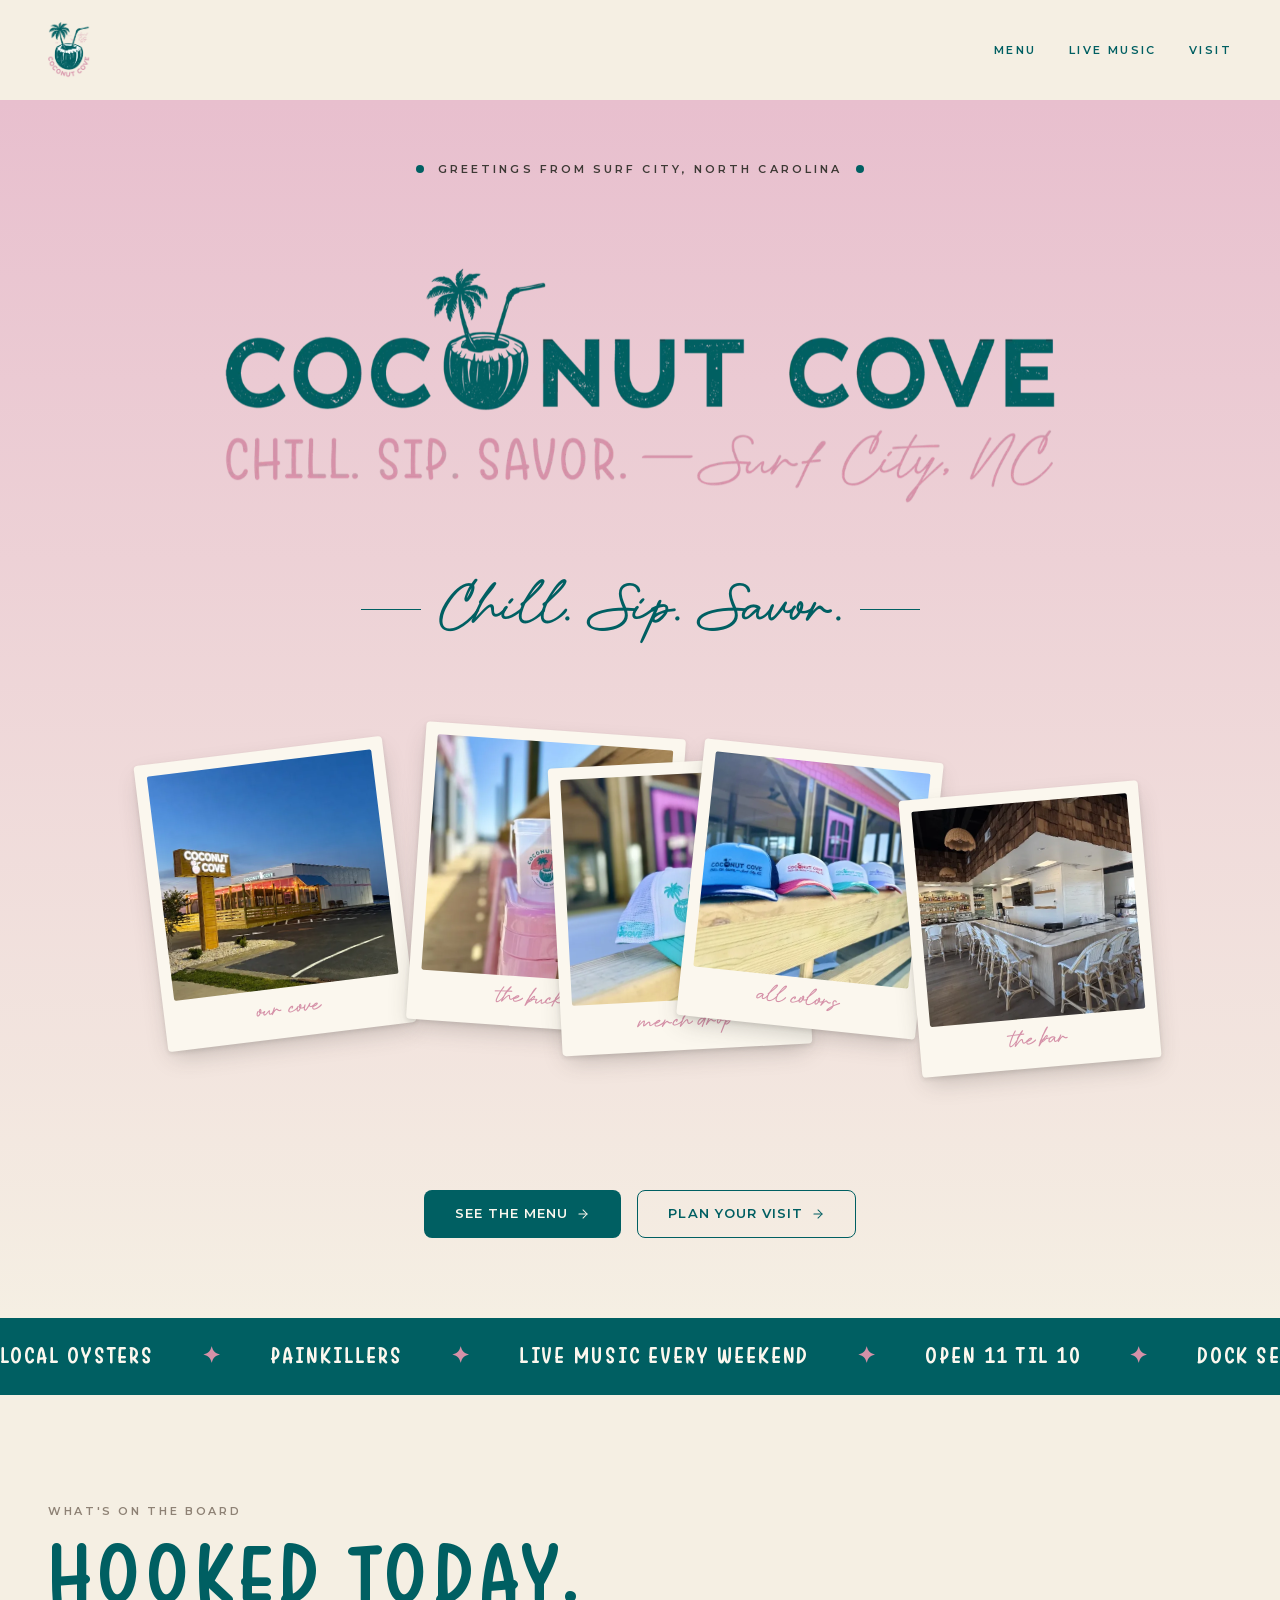
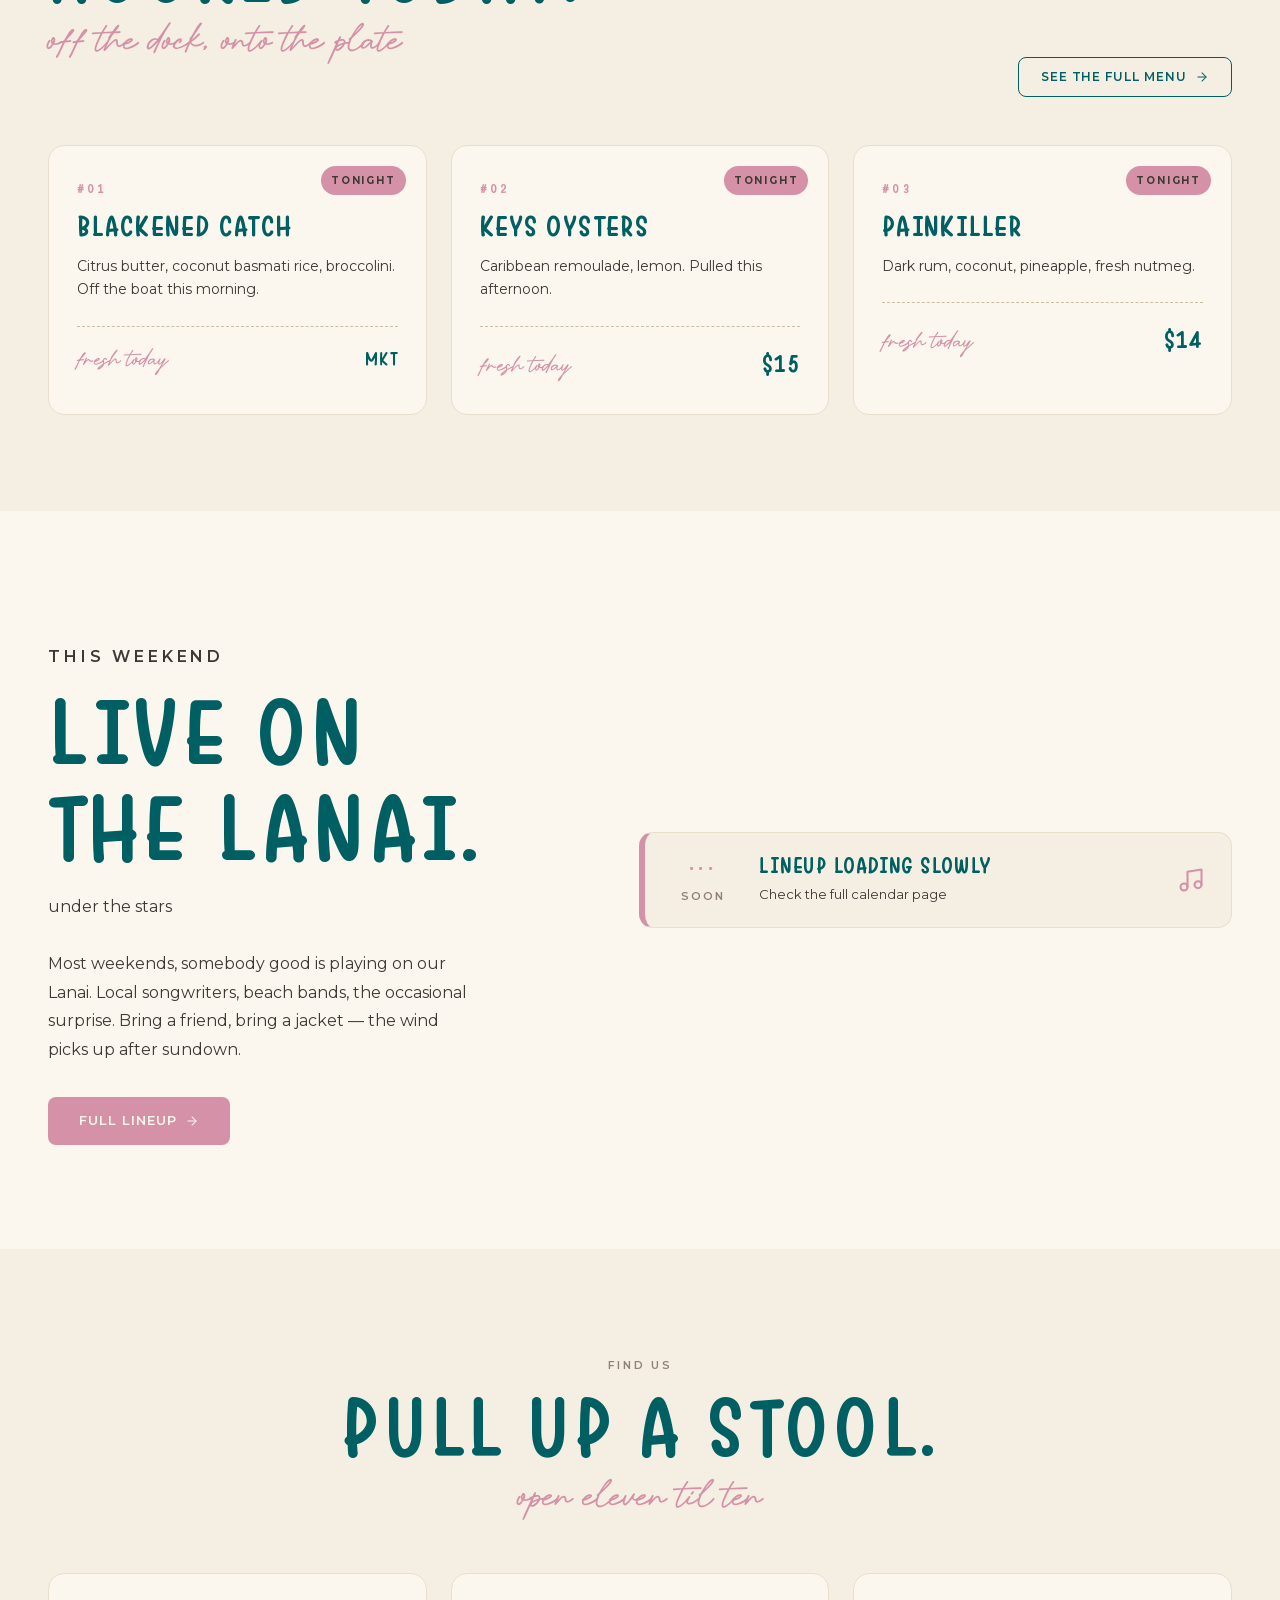
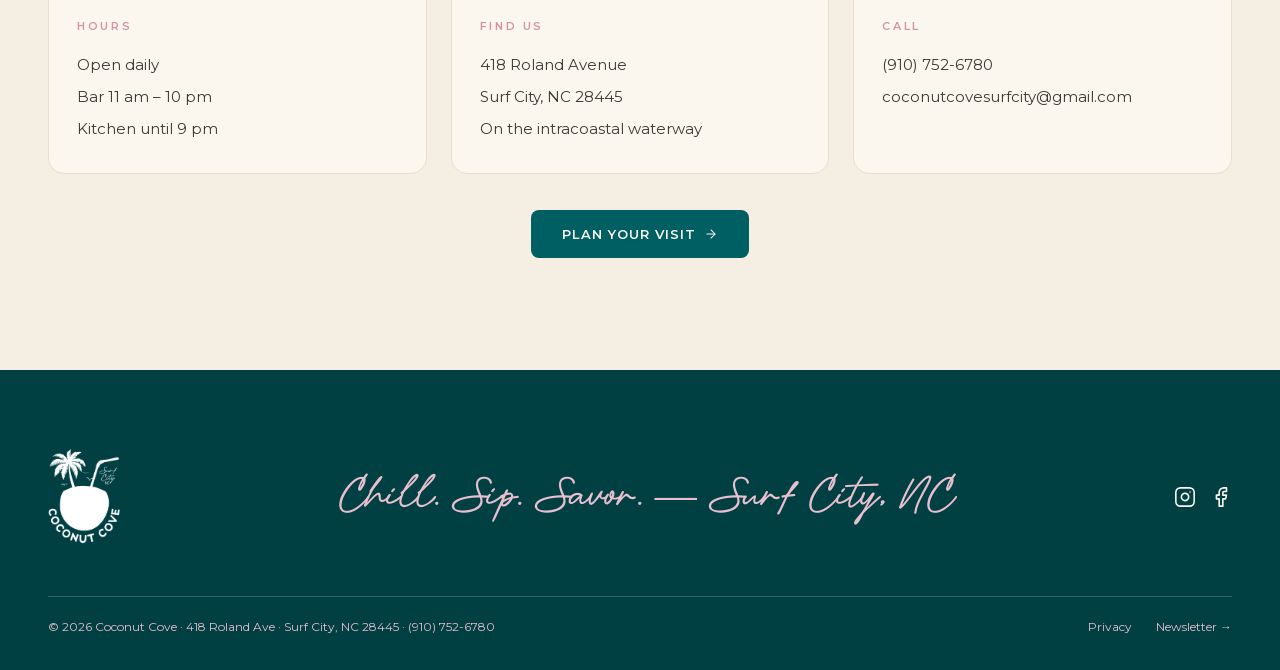
==== commit b4cce588: "Update hours from 11pm to 10pm" ====
--- a/index.html
+++ b/index.html
@@ -6,7 +6,7 @@
 <meta name="theme-color" content="#005F62">
 
 <title>Coconut Cove | Seafood Restaurant & Live Music — Surf City, NC</title>
-<meta name="description" content="Coconut Cove is a waterfront seafood restaurant and bar on the intracoastal waterway in Surf City, NC. Fresh local catch, coastal cocktails, painkillers, and live music on the Lanai every weekend. Bar open 11am–11pm daily; kitchen serves until 9pm.">
+<meta name="description" content="Coconut Cove is a waterfront seafood restaurant and bar on the intracoastal waterway in Surf City, NC. Fresh local catch, coastal cocktails, painkillers, and live music on the Lanai every weekend. Bar open 11am–10pm daily; kitchen serves until 9pm.">
 <meta name="keywords" content="Coconut Cove, Surf City NC restaurant, waterfront restaurant Surf City, seafood Surf City NC, live music Surf City, Topsail Island restaurants, Roland Ave Surf City">
 <link rel="canonical" href="https://coconutcovesurfcity.com/">
 
@@ -14,7 +14,7 @@
 <meta property="og:type" content="restaurant">
 <meta property="og:site_name" content="Coconut Cove">
 <meta property="og:title" content="Coconut Cove — Seafood, Cocktails & Live Music in Surf City, NC">
-<meta property="og:description" content="Waterfront seafood restaurant on the intracoastal waterway in Surf City, NC. Fresh local catch, painkillers, live music on the Lanai every weekend. Bar 11am–11pm; kitchen until 9pm.">
+<meta property="og:description" content="Waterfront seafood restaurant on the intracoastal waterway in Surf City, NC. Fresh local catch, painkillers, live music on the Lanai every weekend. Bar 11am–10pm; kitchen until 9pm.">
 <meta property="og:url" content="https://coconutcovesurfcity.com/">
 <meta property="og:image" content="https://coconutcovesurfcity.com/assets/photos/og-coconut-cove.jpg">
 <meta property="og:locale" content="en_US">
@@ -22,7 +22,7 @@
 <!-- Twitter -->
 <meta name="twitter:card" content="summary_large_image">
 <meta name="twitter:title" content="Coconut Cove — Surf City, NC">
-<meta name="twitter:description" content="Waterfront seafood + live music on Roland Ave, Surf City. Open every day, 11–11.">
+<meta name="twitter:description" content="Waterfront seafood + live music on Roland Ave, Surf City. Open every day, 11–10.">
 <meta name="twitter:image" content="https://coconutcovesurfcity.com/assets/photos/og-coconut-cove.jpg">
 
 <!-- Favicon -->
@@ -72,7 +72,7 @@
     "@type": "OpeningHoursSpecification",
     "dayOfWeek": ["Monday","Tuesday","Wednesday","Thursday","Friday","Saturday","Sunday"],
     "opens": "11:00",
-    "closes": "23:00"
+    "closes": "22:00"
   }],
   "sameAs": [
     "https://www.instagram.com/coconutcovesurfcity",
@@ -187,19 +187,19 @@
       <span class="cc-marquee__item">Local oysters<span class="cc-marquee__star">✦</span></span>
       <span class="cc-marquee__item">Painkillers<span class="cc-marquee__star">✦</span></span>
       <span class="cc-marquee__item">Live music every weekend<span class="cc-marquee__star">✦</span></span>
-      <span class="cc-marquee__item">Open 11 til 11<span class="cc-marquee__star">✦</span></span>
+      <span class="cc-marquee__item">Open 11 til 10<span class="cc-marquee__star">✦</span></span>
       <span class="cc-marquee__item">Dock seating coming soon<span class="cc-marquee__star">✦</span></span>
       <span class="cc-marquee__item">Surf City, NC<span class="cc-marquee__star">✦</span></span>
       <span class="cc-marquee__item">Local oysters<span class="cc-marquee__star">✦</span></span>
       <span class="cc-marquee__item">Painkillers<span class="cc-marquee__star">✦</span></span>
       <span class="cc-marquee__item">Live music every weekend<span class="cc-marquee__star">✦</span></span>
-      <span class="cc-marquee__item">Open 11 til 11<span class="cc-marquee__star">✦</span></span>
+      <span class="cc-marquee__item">Open 11 til 10<span class="cc-marquee__star">✦</span></span>
       <span class="cc-marquee__item">Dock seating coming soon<span class="cc-marquee__star">✦</span></span>
       <span class="cc-marquee__item">Surf City, NC<span class="cc-marquee__star">✦</span></span>
       <span class="cc-marquee__item">Local oysters<span class="cc-marquee__star">✦</span></span>
       <span class="cc-marquee__item">Painkillers<span class="cc-marquee__star">✦</span></span>
       <span class="cc-marquee__item">Live music every weekend<span class="cc-marquee__star">✦</span></span>
-      <span class="cc-marquee__item">Open 11 til 11<span class="cc-marquee__star">✦</span></span>
+      <span class="cc-marquee__item">Open 11 til 10<span class="cc-marquee__star">✦</span></span>
       <span class="cc-marquee__item">Dock seating coming soon<span class="cc-marquee__star">✦</span></span>
       <span class="cc-marquee__item">Surf City, NC<span class="cc-marquee__star">✦</span></span>
     </div>
@@ -300,14 +300,14 @@
     <div class="visit-snippet__head">
       <p class="cc-eyebrow">Find us</p>
       <h2 id="visit-h" class="cc-heading visit-snippet__heading cc-size-80">Pull up a stool.</h2>
-      <p class="cc-script cc-size-36" style="margin-top: 10px;">open eleven til eleven</p>
+      <p class="cc-script cc-size-36" style="margin-top: 10px;">open eleven til ten</p>
     </div>
     <div class="visit-snippet__grid">
       <div class="visit-card">
         <p class="cc-eyebrow" style="color: var(--cc-pink);">Hours</p>
         <div class="visit-card__lines">
           <div>Open daily</div>
-          <div>Bar 11 am – 11 pm</div>
+          <div>Bar 11 am – 10 pm</div>
           <div>Kitchen until 9 pm</div>
         </div>
       </div>
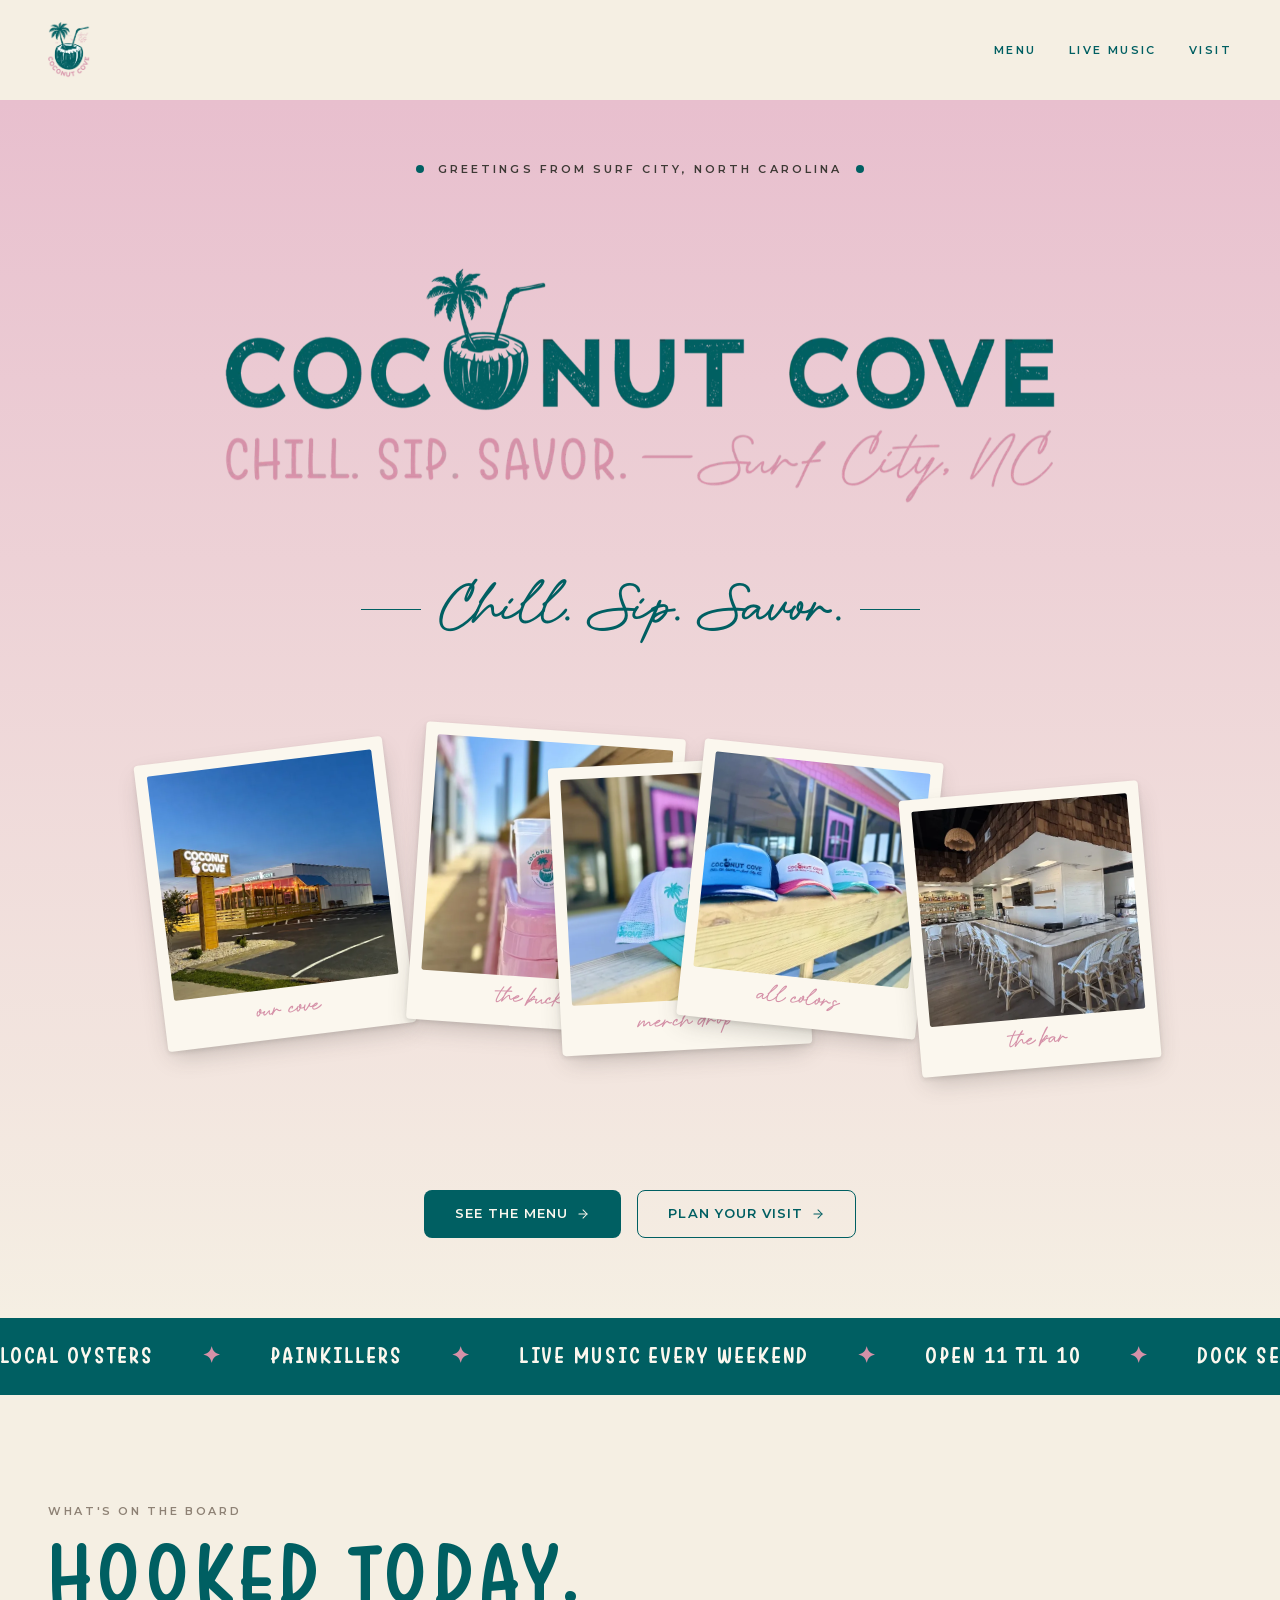
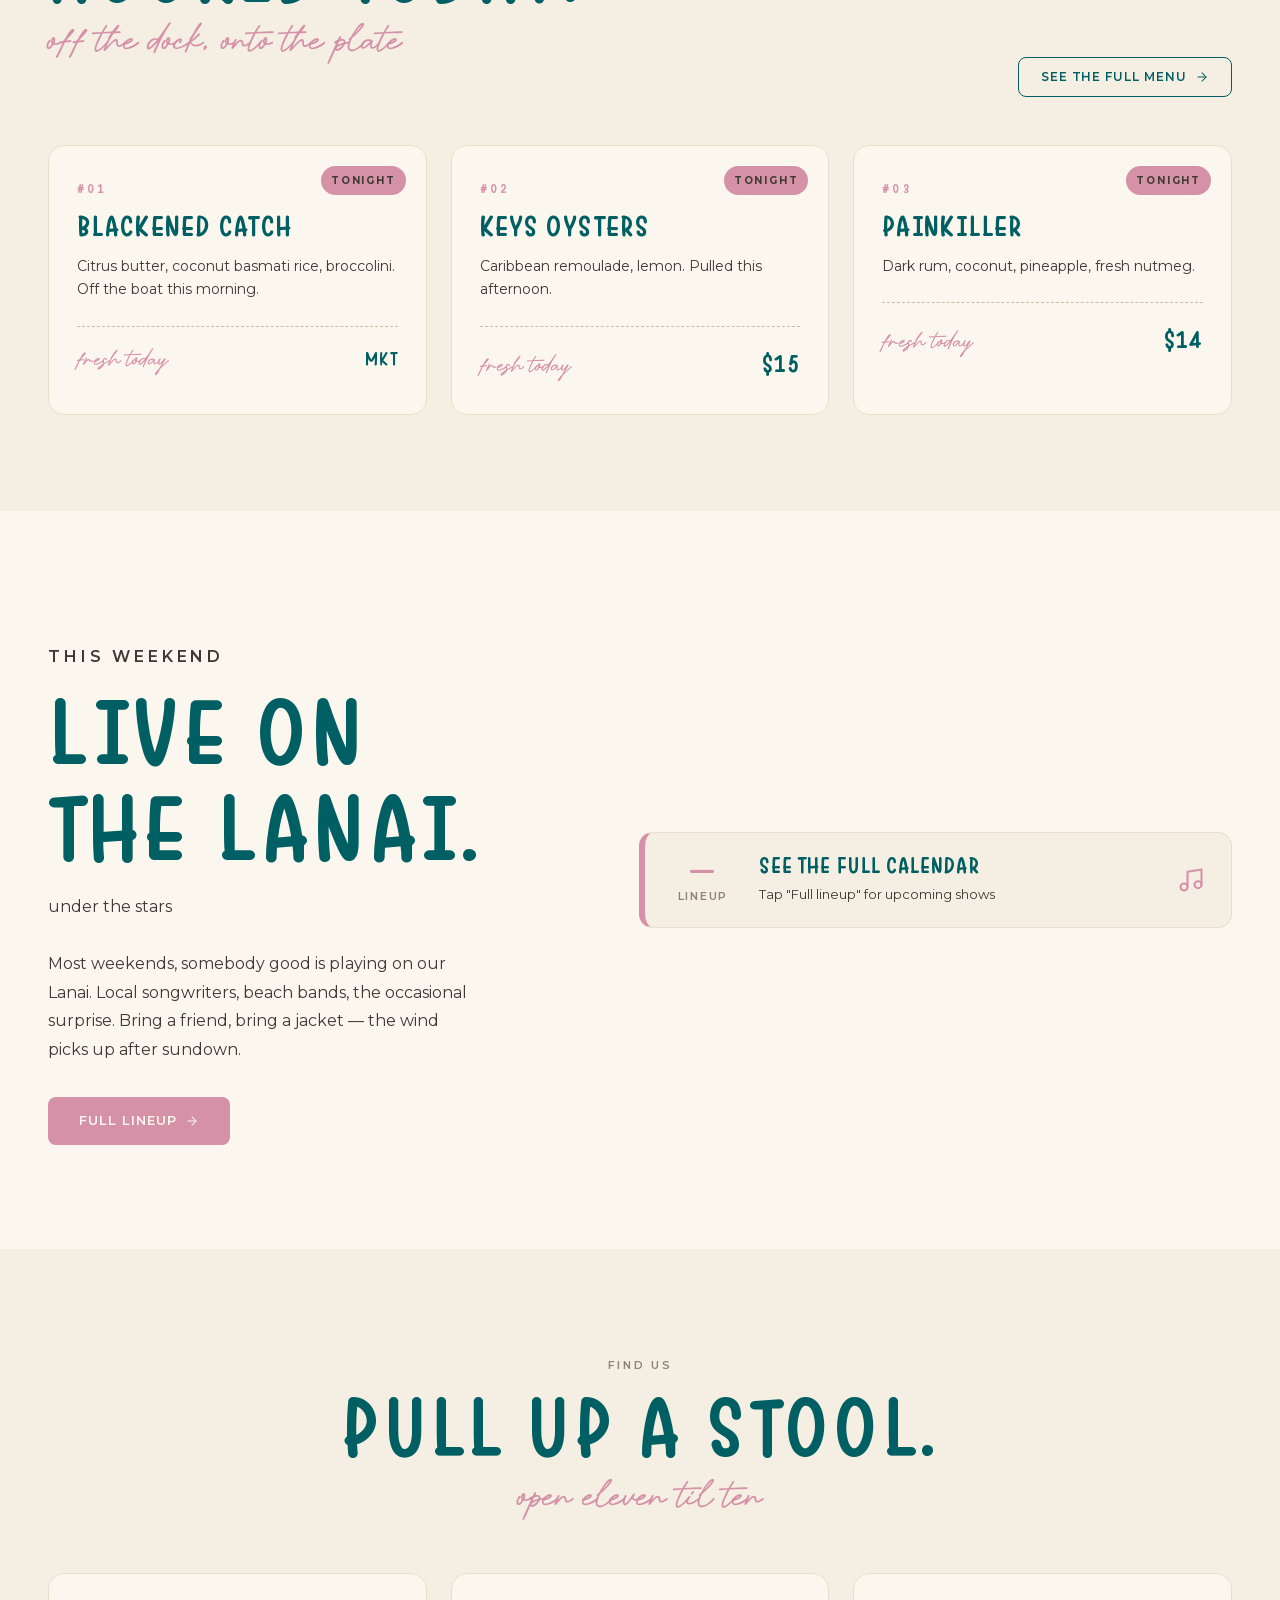
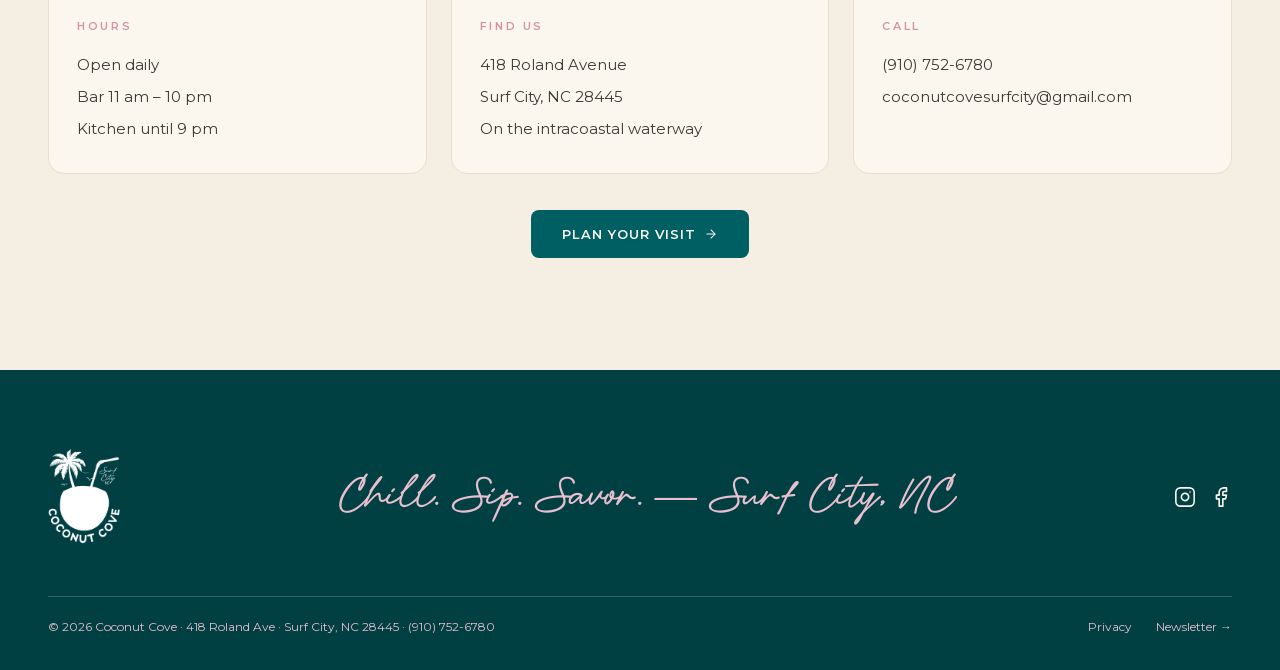
==== commit a4e5ad6e: "Fix live calendar: remove fake fallback, add server-side fetch + 12h cache The Live Music page somet" ====
--- a/index.html
+++ b/index.html
@@ -363,6 +363,7 @@
 </div>
 
 <script src="assets/js/site.js" defer></script>
+<script src="assets/js/calendar-data.js" defer></script>
 <script src="assets/js/home-music.js" defer></script>
 </body>
 </html>
